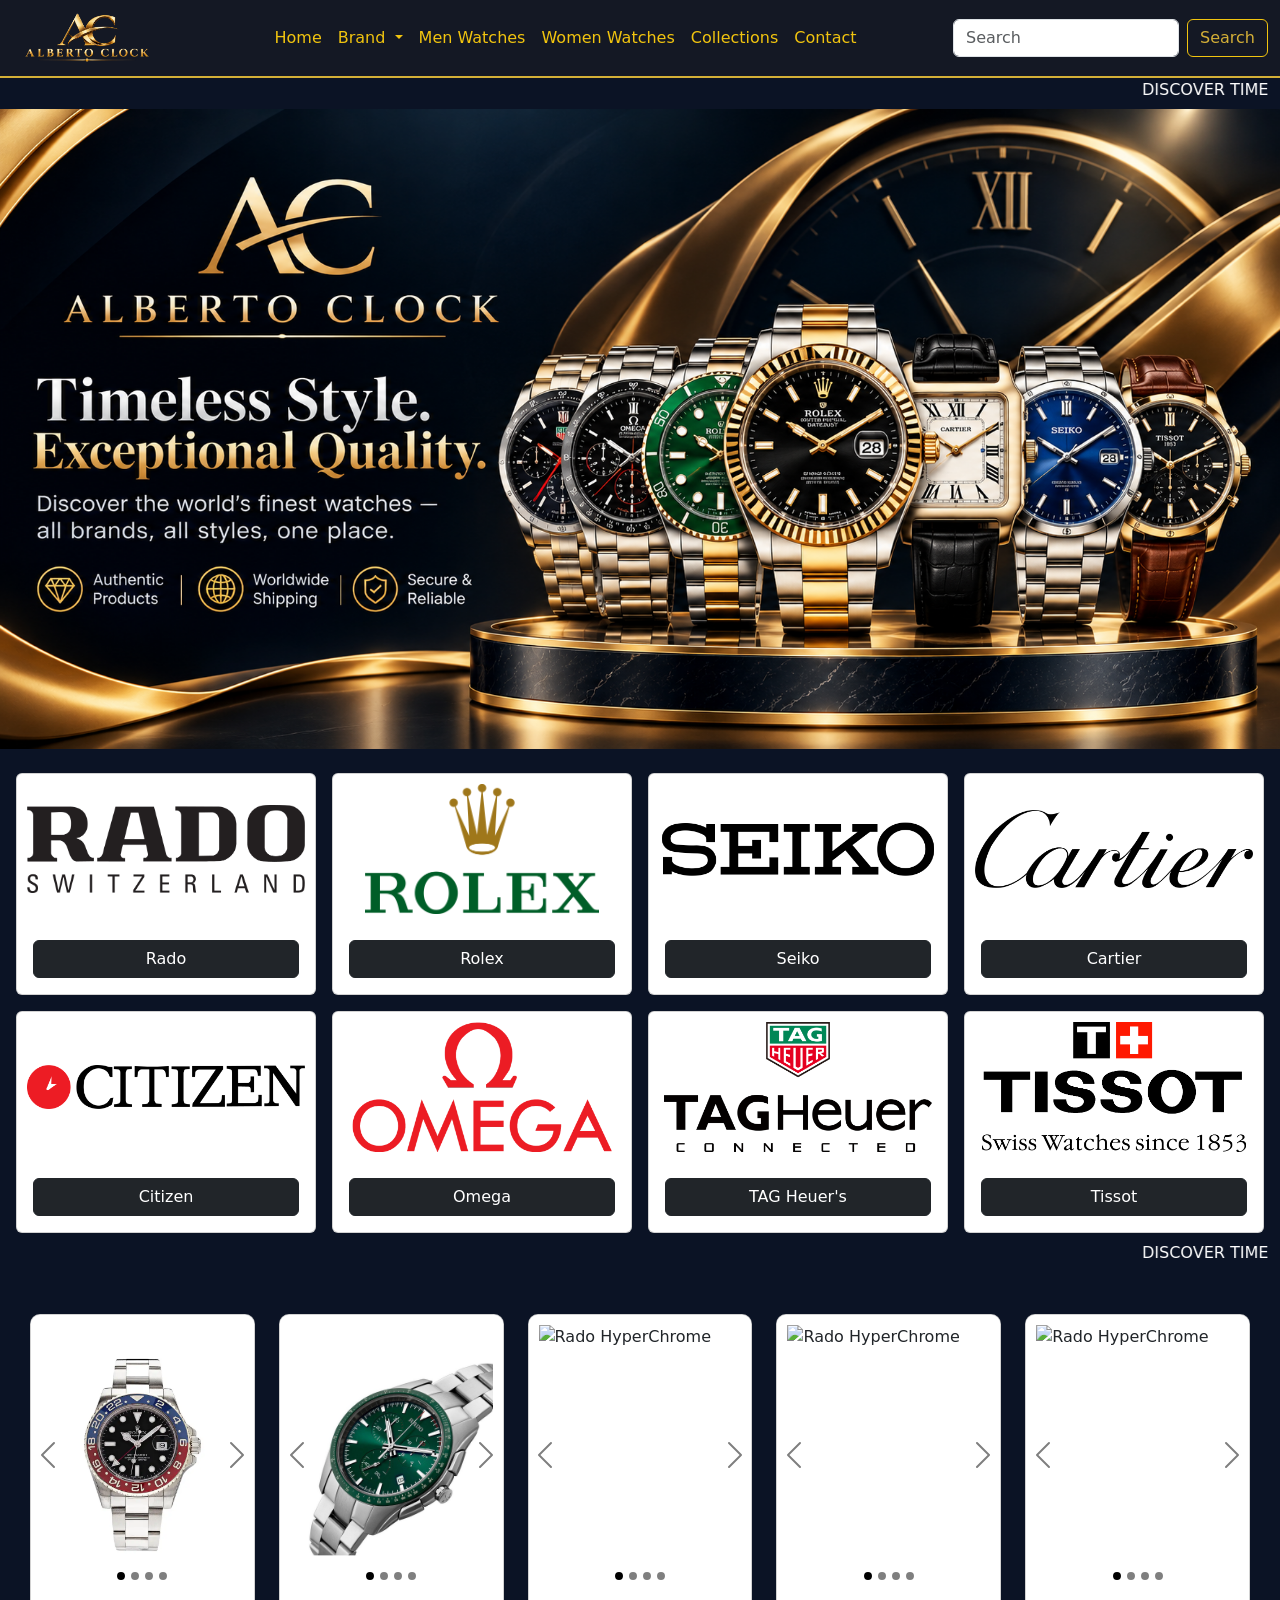
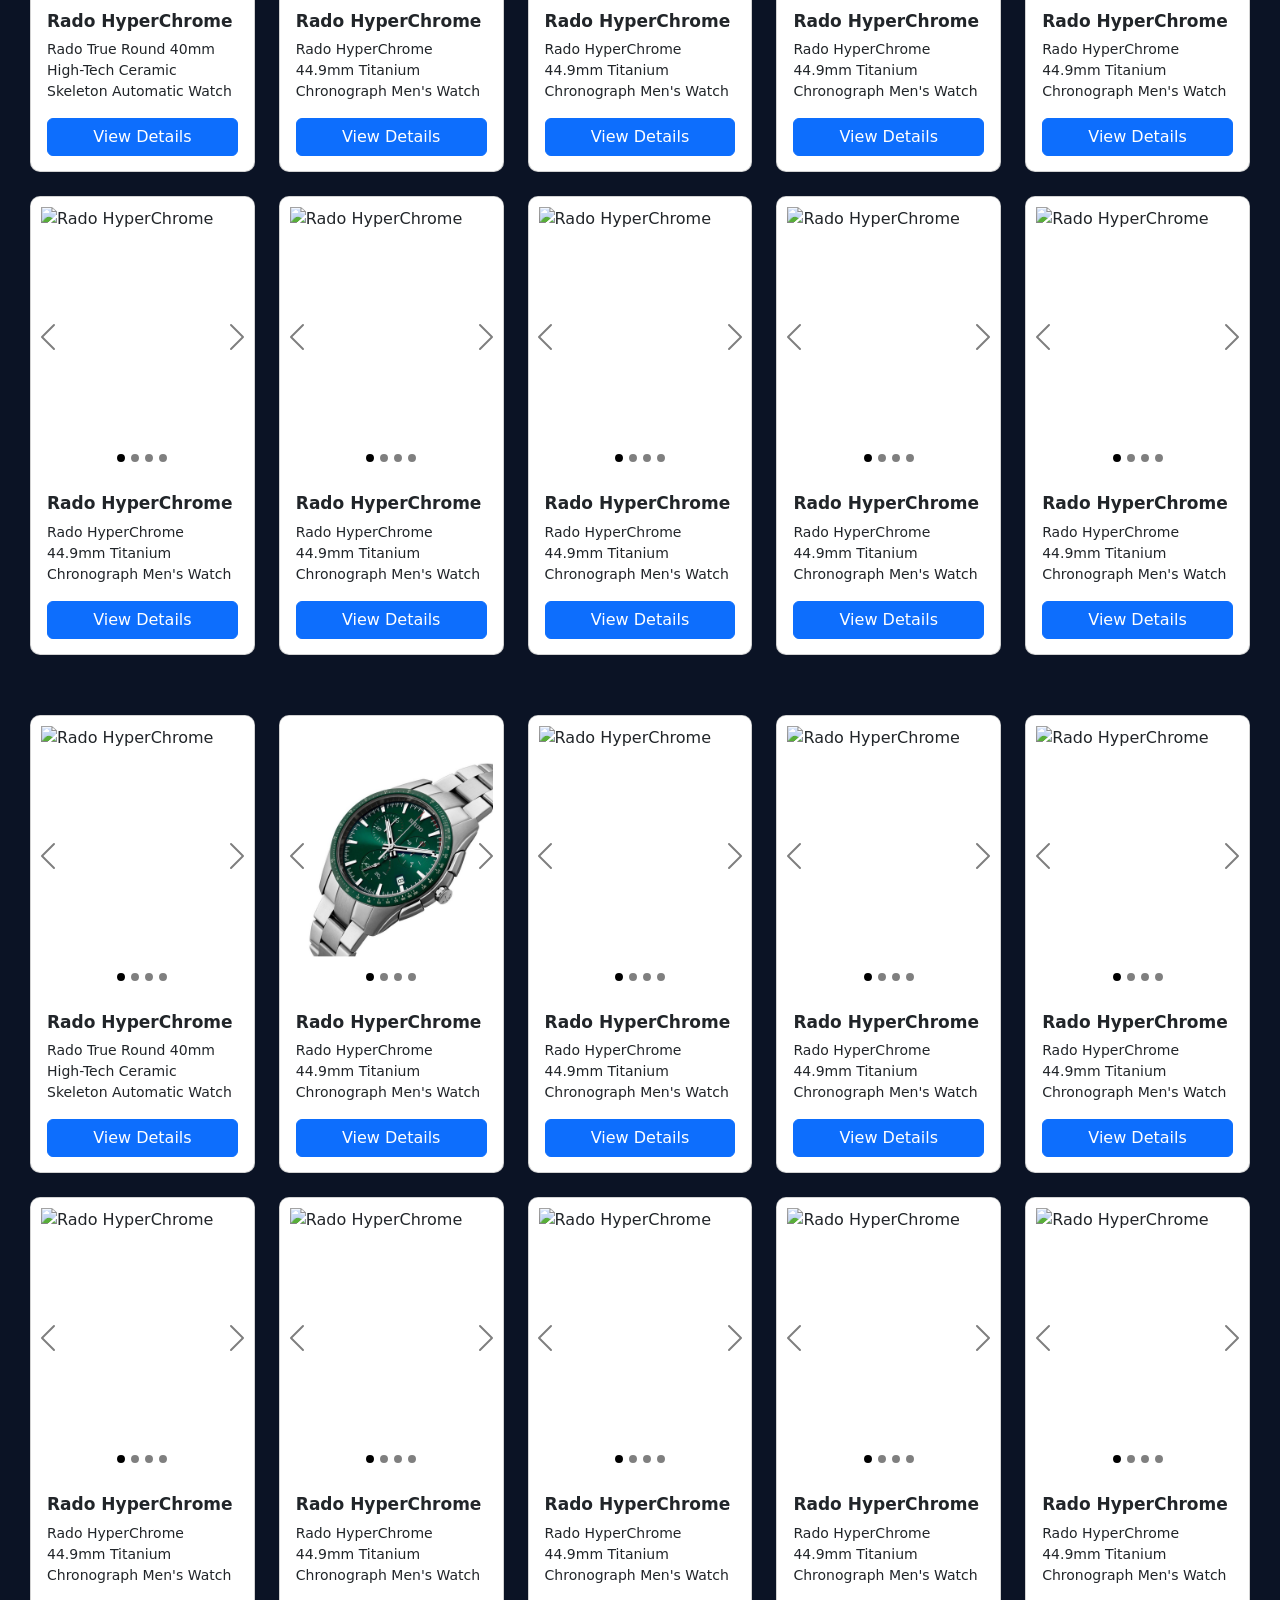
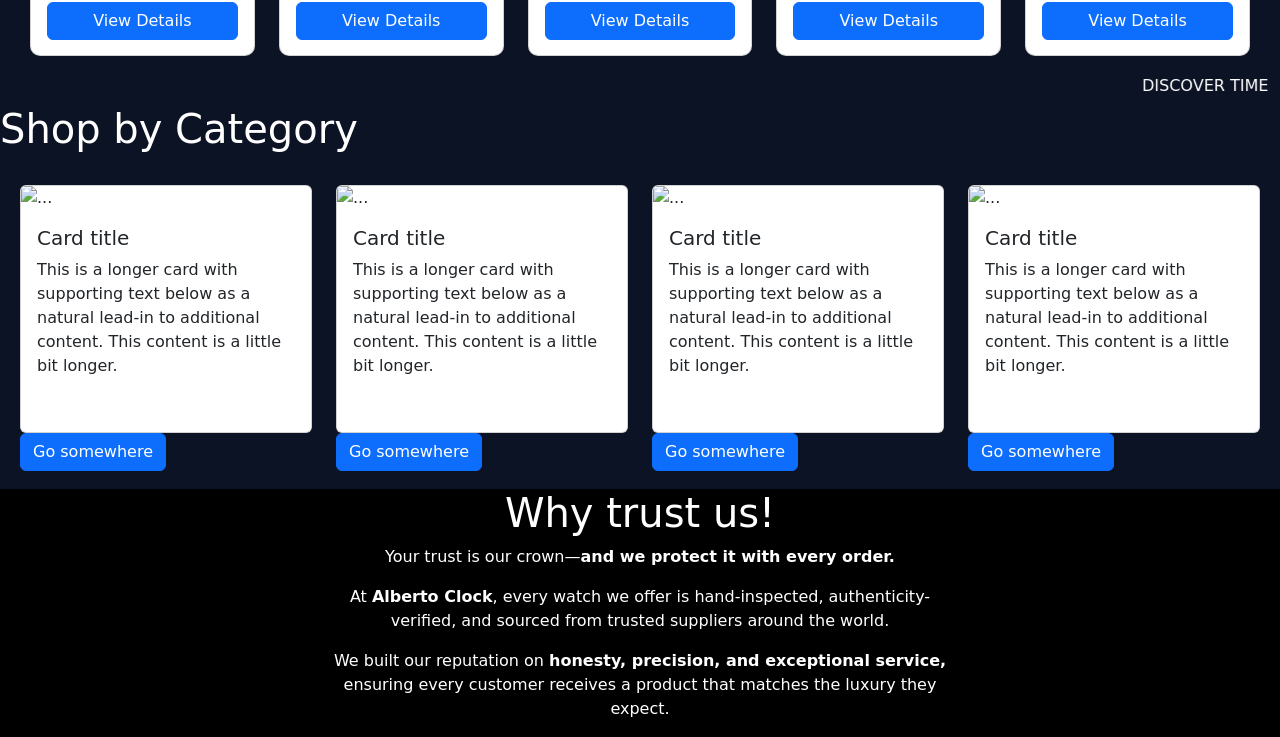
==== index.html @ d28bc7ac "first commit" ====
<!DOCTYPE html>
<html lang="en">
<head>
    <meta charset="UTF-8">
    <meta name="viewport" content="width=device-width, initial-scale=1.0">
    <title>Document</title>
    <link href="https://cdn.jsdelivr.net/npm/bootstrap@5.3.8/dist/css/bootstrap.min.css" rel="stylesheet" integrity="sha384-sRIl4kxILFvY47J16cr9ZwB07vP4J8+LH7qKQnuqkuIAvNWLzeN8tE5YBujZqJLB" crossorigin="anonymous">
    <link rel="stylesheet" href="style.css">
</head>
<body>
  
<nav class="navbar navbar-expand-lg ">
  <div class="container-fluid">
    <a class="navbar-brand" href="#"><img src="Logo/logo.png" class="logo" alt=""></a>
    <button class="navbar-toggler" type="button" data-bs-toggle="collapse" data-bs-target="#navbarSupportedContent" aria-controls="navbarSupportedContent" aria-expanded="false" aria-label="Toggle navigation">
      <span class="navbar-toggler-icon"></span>
    </button>
    <div class="collapse navbar-collapse" id="navbarSupportedContent">
    <ul class="navbar-nav mx-auto mb-2 mb-lg-0">
          <li class="nav-item">
          <a class="nav-link active" href="#home">
             Home
          </a>
          </li>
          <li class="nav-item dropdown">
            <a
                            class="nav-link dropdown-toggle"
                            href="#"
                            role="button"
                            data-bs-toggle="dropdown"
                        >
                            Brand
            </a>

            <ul class="dropdown-menu luxury-dropdown">

                            <li>
                                <a class="dropdown-item brand-filter" data-brand="Rolex" href="#">
                                    Rado
                                </a>
                            </li>
                            
                            <li>
                                <a class="dropdown-item brand-filter" data-brand="Rolex" href="#">
                                    Rolex
                                </a>
                            </li>

                            <li>
                                <a class="dropdown-item brand-filter" data-brand="Patek Philippe" href="#">
                                    Seiko
                                </a>
                            </li>

                            <li>
                                <a class="dropdown-item brand-filter" data-brand="Hublot" href="#">
                                    Cartier
                                </a>
                            </li>

                            <li>
                                <a class="dropdown-item brand-filter" data-brand="Omega" href="#">
                                    Casio
                                </a>
                            </li>

                            <li>
                                <a class="dropdown-item brand-filter" data-brand="AP" href="#">
                                    Citizen
                                </a>
                            </li>

                            <li>
                                <a class="dropdown-item brand-filter" data-brand="Tag Heuer" href="#">
                                    Omega
                                </a>
                            </li>

                            <li>
                                <a class="dropdown-item brand-filter" data-brand="Tissot" href="#">
                                    Swatch's
                                </a>
                            </li>

                            <li>
                                <a class="dropdown-item brand-filter" data-brand="Casio" href="#">
                                    TAG Heuer
                                </a>
                            </li>

                            <li>
                                <a class="dropdown-item brand-filter" data-brand="Citizen" href="#">
                                    Tissot
                                </a>
                            </li>

                        </ul>

          </li>
          <li class="nav-item">
            <a class="nav-link" href="#men">
              Men Watches
            </a>
          </li>

                    <li class="nav-item">
                        <a class="nav-link" href="#women">
                            Women Watches
                        </a>
                    </li>

                    <li class="nav-item">
                        <a class="nav-link" href="#categories">
                            Collections
                        </a>
                    </li>

                    <li class="nav-item">
                        <a class="nav-link" href="#contact">
                            Contact
                        </a>
                    </li>

                </ul>
      <form class="d-flex" role="search">
        <input class="form-control me-2" type="search" placeholder="Search" aria-label="Search"/>
        <button class="btn btnsear" type="submit">Search</button>
      </form>
    </div>
  </div>
  
</nav>
<div class="announcement-bar">
    <div class="container-fluid text-center">
      <marquee behavior="" direction="">
        <i class="bi bi-stars"></i>
            DISCOVER TIMEPIECES THAT DEFINE YOU!
            <i class="bi bi-stars"></i>
      </marquee>
    </div>
</div>
<section class="herosec">
  <img src="hero.png" class="hero">
</section>
    <section class="crdslogo">
      <div class="row row-cols-1 row-cols-md-4 g-3 m-2">
        
   <div class="col">
    <div class="card h-100 ctrc">
      <a href="#">
        <img src="Logo/Rado.png" class="card-img-top" alt="Rado image"></a>
      <div class="card-body">
        <a href="#" class="btn centr btn-dark">Rado</a>
        </div>
    </div>
  </div>
   <div class="col">
    <div class="card h-100 ctrc">
      <a href="#">
        <img src="Logo/rolex-seeklogo.png" class="card-img-top" alt="rolex image"></a>
      <div class="card-body">
        <a href="#" class="btn centr btn-dark">Rolex</a>
        </div>
    </div>
  </div>
  <div class="col">
    <div class="card h-100 ctrc">
      <a href="">
      <img src="Logo/Seiko.png" class="card-img-top pbig" alt="Audemars_Piguet image"></a>
      <div class="card-body">
        <a href="#" class="btn centr btn-dark">Seiko</a>
        </div>
    </div>
  </div>
   <div class="col">
    <div class="card h-100 ctrc">
      <a href="#">
        <img src="Logo/Cartier.png" class="card-img-top pbig" alt="Cartier image"></a>
      <div class="card-body">
        <a href="#" class="btn centr btn-dark">Cartier</a>
        </div>
    </div>
  </div>
   <div class="col">
    <div class="card h-100 ctrc">
      <a href="#">
        <img src="Logo/Citizen.png" class="card-img-top" alt="Citizen image"></a>
      <div class="card-body">
        <a href="#" class="btn centr btn-dark">Citizen</a>
        </div>
    </div>
  </div>
   <div class="col">
    <div class="card h-100 ctrc">
      <a href="#">
        <img src="Logo/Omega.png" class="card-img-top" alt="Omega image"></a>
      <div class="card-body">
        <a href="#" class="btn centr btn-dark">Omega</a>
        </div>
    </div>
  </div>
  <div class="col">
    <div class="card h-100 ctrc">
      <a href="#">
        <img src="Logo/TAG Heuer's.png" class="card-img-top" alt="TAG Heuer's image"></a>
      <div class="card-body">
        <a href="#" class="btn centr btn-dark">TAG Heuer's</a>
      </div>
    </div>
  </div>
  <div class="col">
    <div class="card h-100 ctrc">
      <a href="#">
        <img src="Logo/Tissot.png" class="card-img-top" alt="Tissot image"></a>
      <div class="card-body">
        <a href="#" class="btn centr btn-dark">Tissot</a>
        </div>
    </div>
  </div>
</div>
    </section>
 <div class="container-fluid text-center">
      <marquee behavior="" direction="">
        <i class="bi bi-stars"></i>
            DISCOVER TIMEPIECES THAT DEFINE YOU!
            <i class="bi bi-stars"></i>
      </marquee>
    </div>
    
<section class="products-section">
    <div class="row row-cols-1 row-cols-md-5 m-2 g-4">
        <!-- PRODUCT 1 -->
        <div class="col">
            <div class="card h-100">
                <div id="watchCarousel1" class="carousel carousel-dark slide" data-bs-ride="carousel">
                    <div class="carousel-indicators">
                        <button type="button" data-bs-target="#watchCarousel1" data-bs-slide-to="0" class="active"></button>
                        <button type="button" data-bs-target="#watchCarousel1" data-bs-slide-to="1"></button>
                        <button type="button" data-bs-target="#watchCarousel1" data-bs-slide-to="2"></button>
                        <button type="button" data-bs-target="#watchCarousel1" data-bs-slide-to="3"></button>
                    </div>

                    <div class="carousel-inner">

                        <div class="carousel-item active">
                            <img src="Pic/116719BLRO-1.webp" class="d-block w-100" alt="Rado HyperChrome">
                        </div>

                        <div class="carousel-item">
                            <img src="Pic/116719BLRO-2.webp" class="d-block w-100" alt="Rado HyperChrome">
                        </div>

                        <div class="carousel-item">
                            <img src="Pic/116719BLRO-3.webp" class="d-block w-100" alt="Rado HyperChrome">
                        </div>

                        <div class="carousel-item">
                            <img src="Pic/M127697_1.jfif" class="d-block w-100" alt="Rado HyperChrome">
                        </div>

                    </div>

                    <button class="carousel-control-prev" type="button"
                            data-bs-target="#watchCarousel1" data-bs-slide="prev">
                        <span class="carousel-control-prev-icon"></span>
                        <span class="visually-hidden">Previous</span>
                    </button>

                    <button class="carousel-control-next" type="button"
                            data-bs-target="#watchCarousel1" data-bs-slide="next">
                        <span class="carousel-control-next-icon"></span>
                        <span class="visually-hidden">Next</span>
                    </button>

                </div>

                <div class="card-body">
                    <h5 class="card-title">Rado HyperChrome</h5>
                    <p class="card-text">
                        Rado True Round 40mm High-Tech Ceramic Skeleton Automatic Watch
                    </p>
                </div>

                <div class="card-footer">
                    <a href="#" class="btn btn-primary w-100">View Details</a>
                </div>

            </div>
        </div>


        <!-- PRODUCT 2 -->
        <div class="col">
            <div class="card h-100">

                <div id="watchCarousel2" class="carousel carousel-dark slide" data-bs-ride="carousel">

                    <div class="carousel-indicators">
                        <button type="button" data-bs-target="#watchCarousel2" data-bs-slide-to="0" class="active"></button>
                        <button type="button" data-bs-target="#watchCarousel2" data-bs-slide-to="1"></button>
                        <button type="button" data-bs-target="#watchCarousel2" data-bs-slide-to="2"></button>
                        <button type="button" data-bs-target="#watchCarousel2" data-bs-slide-to="3"></button>
                    </div>

                    <div class="carousel-inner">

                        <div class="carousel-item active">
                            <img src="Pic/M127697_1.jfif" class="d-block w-100" alt="Rado HyperChrome">
                        </div>

                        <div class="carousel-item">
                            <img src="Pic/M121797_0.webp" class="d-block w-100" alt="Rado HyperChrome">
                        </div>

                        <div class="carousel-item">
                            <img src="Pic/M150269_0.webp" class="d-block w-100" alt="Rado HyperChrome">
                        </div>

                        <div class="carousel-item">
                            <img src="Pic/M127697_0.webp" class="d-block w-100" alt="Rado HyperChrome">
                        </div>

                    </div>

                    <button class="carousel-control-prev" type="button"
                            data-bs-target="#watchCarousel2" data-bs-slide="prev">
                        <span class="carousel-control-prev-icon"></span>
                        <span class="visually-hidden">Previous</span>
                    </button>

                    <button class="carousel-control-next" type="button"
                            data-bs-target="#watchCarousel2" data-bs-slide="next">
                        <span class="carousel-control-next-icon"></span>
                        <span class="visually-hidden">Next</span>
                    </button>

                </div>

                <div class="card-body">
                    <h5 class="card-title">Rado HyperChrome</h5>
                    <p class="card-text">
                        Rado HyperChrome 44.9mm Titanium Chronograph Men's Watch
                    </p>
                </div>

                <div class="card-footer">
                    <a href="#" class="btn btn-primary w-100">View Details</a>
                </div>

            </div>
        </div>


        <!-- PRODUCT 3 -->
        <div class="col">
            <div class="card h-100">

                <div id="watchCarousel3" class="carousel carousel-dark slide" data-bs-ride="carousel">

                    <div class="carousel-indicators">
                        <button type="button" data-bs-target="#watchCarousel3" data-bs-slide-to="0" class="active"></button>
                        <button type="button" data-bs-target="#watchCarousel3" data-bs-slide-to="1"></button>
                        <button type="button" data-bs-target="#watchCarousel3" data-bs-slide-to="2"></button>
                        <button type="button" data-bs-target="#watchCarousel3" data-bs-slide-to="3"></button>
                    </div>

                    <div class="carousel-inner">

                        <div class="carousel-item active">
                            <img src="Pic/M127697_0.webp" class="d-block w-100" alt="Rado HyperChrome">
                        </div>

                        <div class="carousel-item">
                            <img src="Pic/M121797_0.webp" class="d-block w-100" alt="Rado HyperChrome">
                        </div>

                        <div class="carousel-item">
                            <img src="Pic/M150269_0.webp" class="d-block w-100" alt="Rado HyperChrome">
                        </div>

                        <div class="carousel-item">
                            <img src="Pic/M127697_1.jfif" class="d-block w-100" alt="Rado HyperChrome">
                        </div>

                    </div>

                    <button class="carousel-control-prev" type="button"
                            data-bs-target="#watchCarousel3" data-bs-slide="prev">
                        <span class="carousel-control-prev-icon"></span>
                        <span class="visually-hidden">Previous</span>
                    </button>

                    <button class="carousel-control-next" type="button"
                            data-bs-target="#watchCarousel3" data-bs-slide="next">
                        <span class="carousel-control-next-icon"></span>
                        <span class="visually-hidden">Next</span>
                    </button>

                </div>

                <div class="card-body">
                    <h5 class="card-title">Rado HyperChrome</h5>
                    <p class="card-text">
                        Rado HyperChrome 44.9mm Titanium Chronograph Men's Watch
                    </p>
                </div>

                <div class="card-footer">
                    <a href="#" class="btn btn-primary w-100">View Details</a>
                </div>

            </div>
        </div>


        <!-- PRODUCT 4 -->
        <div class="col">
            <div class="card h-100">

                <div id="watchCarousel4" class="carousel carousel-dark slide" data-bs-ride="carousel">

                    <div class="carousel-indicators">
                        <button type="button" data-bs-target="#watchCarousel4" data-bs-slide-to="0" class="active"></button>
                        <button type="button" data-bs-target="#watchCarousel4" data-bs-slide-to="1"></button>
                        <button type="button" data-bs-target="#watchCarousel4" data-bs-slide-to="2"></button>
                        <button type="button" data-bs-target="#watchCarousel4" data-bs-slide-to="3"></button>
                    </div>

                    <div class="carousel-inner">

                        <div class="carousel-item active">
                            <img src="Pic/18305822_1.webp" class="d-block w-100" alt="Rado HyperChrome">
                        </div>

                        <div class="carousel-item">
                            <img src="Pic/18305822_2.webp" class="d-block w-100" alt="Rado HyperChrome">
                        </div>

                        <div class="carousel-item">
                            <img src="Pic/18305822_3.webp" class="d-block w-100" alt="Rado HyperChrome">
                        </div>

                        <div class="carousel-item">
                            <img src="Pic/18305822_4.webp" class="d-block w-100" alt="Rado HyperChrome">
                        </div>

                    </div>

                    <button class="carousel-control-prev" type="button"
                            data-bs-target="#watchCarousel4" data-bs-slide="prev">
                        <span class="carousel-control-prev-icon"></span>
                        <span class="visually-hidden">Previous</span>
                    </button>

                    <button class="carousel-control-next" type="button"
                            data-bs-target="#watchCarousel4" data-bs-slide="next">
                        <span class="carousel-control-next-icon"></span>
                        <span class="visually-hidden">Next</span>
                    </button>

                </div>

                <div class="card-body">
                    <h5 class="card-title">Rado HyperChrome</h5>
                    <p class="card-text">
                        Rado HyperChrome 44.9mm Titanium Chronograph Men's Watch
                    </p>
                </div>

                <div class="card-footer">
                    <a href="#" class="btn btn-primary w-100">View Details</a>
                </div>

            </div>
        </div>


        <!-- PRODUCT 5 -->
        <div class="col">
            <div class="card h-100">

                <div id="watchCarousel5" class="carousel carousel-dark slide" data-bs-ride="carousel">

                    <div class="carousel-indicators">
                        <button type="button" data-bs-target="#watchCarousel5" data-bs-slide-to="0" class="active"></button>
                        <button type="button" data-bs-target="#watchCarousel5" data-bs-slide-to="1"></button>
                        <button type="button" data-bs-target="#watchCarousel5" data-bs-slide-to="2"></button>
                        <button type="button" data-bs-target="#watchCarousel5" data-bs-slide-to="3"></button>
                    </div>

                    <div class="carousel-inner">

                        <div class="carousel-item active">
                            <img src="Pic/M127697_0.webp" class="d-block w-100" alt="Rado HyperChrome">
                        </div>

                        <div class="carousel-item">
                            <img src="Pic/M121797_0.webp" class="d-block w-100" alt="Rado HyperChrome">
                        </div>

                        <div class="carousel-item">
                            <img src="Pic/M150269_0.webp" class="d-block w-100" alt="Rado HyperChrome">
                        </div>

                        <div class="carousel-item">
                            <img src="Pic/M127697_1.jfif" class="d-block w-100" alt="Rado HyperChrome">
                        </div>

                    </div>

                    <button class="carousel-control-prev" type="button"
                            data-bs-target="#watchCarousel5" data-bs-slide="prev">
                        <span class="carousel-control-prev-icon"></span>
                        <span class="visually-hidden">Previous</span>
                    </button>

                    <button class="carousel-control-next" type="button"
                            data-bs-target="#watchCarousel5" data-bs-slide="next">
                        <span class="carousel-control-next-icon"></span>
                        <span class="visually-hidden">Next</span>
                    </button>

                </div>

                <div class="card-body">
                    <h5 class="card-title">Rado HyperChrome</h5>
                    <p class="card-text">
                        Rado HyperChrome 44.9mm Titanium Chronograph Men's Watch
                    </p>
                </div>

                <div class="card-footer">
                    <a href="#" class="btn btn-primary w-100">View Details</a>
                </div>

            </div>
        </div>


        <!-- PRODUCT 6 -->
        <div class="col">
            <div class="card h-100">

                <div id="watchCarousel6" class="carousel carousel-dark slide" data-bs-ride="carousel">

                    <div class="carousel-indicators">
                        <button type="button" data-bs-target="#watchCarousel6" data-bs-slide-to="0" class="active"></button>
                        <button type="button" data-bs-target="#watchCarousel6" data-bs-slide-to="1"></button>
                        <button type="button" data-bs-target="#watchCarousel6" data-bs-slide-to="2"></button>
                        <button type="button" data-bs-target="#watchCarousel6" data-bs-slide-to="3"></button>
                    </div>

                    <div class="carousel-inner">

                        <div class="carousel-item active">
                            <img src="Pic/M127697_0.webp" class="d-block w-100" alt="Rado HyperChrome">
                        </div>

                        <div class="carousel-item">
                            <img src="Pic/M121797_0.webp" class="d-block w-100" alt="Rado HyperChrome">
                        </div>

                        <div class="carousel-item">
                            <img src="Pic/M150269_0.webp" class="d-block w-100" alt="Rado HyperChrome">
                        </div>

                        <div class="carousel-item">
                            <img src="Pic/M127697_1.jfif" class="d-block w-100" alt="Rado HyperChrome">
                        </div>

                    </div>

                    <button class="carousel-control-prev" type="button"
                            data-bs-target="#watchCarousel6" data-bs-slide="prev">
                        <span class="carousel-control-prev-icon"></span>
                        <span class="visually-hidden">Previous</span>
                    </button>

                    <button class="carousel-control-next" type="button"
                            data-bs-target="#watchCarousel6" data-bs-slide="next">
                        <span class="carousel-control-next-icon"></span>
                        <span class="visually-hidden">Next</span>
                    </button>

                </div>

                <div class="card-body">
                    <h5 class="card-title">Rado HyperChrome</h5>
                    <p class="card-text">
                        Rado HyperChrome 44.9mm Titanium Chronograph Men's Watch
                    </p>
                </div>

                <div class="card-footer">
                    <a href="#" class="btn btn-primary w-100">View Details</a>
                </div>

            </div>
        </div>


        <!-- PRODUCT 7 -->
        <div class="col">
            <div class="card h-100">

                <div id="watchCarousel7" class="carousel carousel-dark slide" data-bs-ride="carousel">

                    <div class="carousel-indicators">
                        <button type="button" data-bs-target="#watchCarousel7" data-bs-slide-to="0" class="active"></button>
                        <button type="button" data-bs-target="#watchCarousel7" data-bs-slide-to="1"></button>
                        <button type="button" data-bs-target="#watchCarousel7" data-bs-slide-to="2"></button>
                        <button type="button" data-bs-target="#watchCarousel7" data-bs-slide-to="3"></button>
                    </div>

                    <div class="carousel-inner">

                        <div class="carousel-item active">
                            <img src="Pic/M127697_0.webp" class="d-block w-100" alt="Rado HyperChrome">
                        </div>

                        <div class="carousel-item">
                            <img src="Pic/M121797_0.webp" class="d-block w-100" alt="Rado HyperChrome">
                        </div>

                        <div class="carousel-item">
                            <img src="Pic/M150269_0.webp" class="d-block w-100" alt="Rado HyperChrome">
                        </div>

                        <div class="carousel-item">
                            <img src="Pic/M127697_1.jfif" class="d-block w-100" alt="Rado HyperChrome">
                        </div>

                    </div>

                    <button class="carousel-control-prev" type="button"
                            data-bs-target="#watchCarousel7" data-bs-slide="prev">
                        <span class="carousel-control-prev-icon"></span>
                        <span class="visually-hidden">Previous</span>
                    </button>

                    <button class="carousel-control-next" type="button"
                            data-bs-target="#watchCarousel7" data-bs-slide="next">
                        <span class="carousel-control-next-icon"></span>
                        <span class="visually-hidden">Next</span>
                    </button>

                </div>

                <div class="card-body">
                    <h5 class="card-title">Rado HyperChrome</h5>
                    <p class="card-text">
                        Rado HyperChrome 44.9mm Titanium Chronograph Men's Watch
                    </p>
                </div>

                <div class="card-footer">
                    <a href="#" class="btn btn-primary w-100">View Details</a>
                </div>

            </div>
        </div>


        <!-- PRODUCT 8 -->
        <div class="col">
            <div class="card h-100">

                <div id="watchCarousel8" class="carousel carousel-dark slide" data-bs-ride="carousel">

                    <div class="carousel-indicators">
                        <button type="button" data-bs-target="#watchCarousel8" data-bs-slide-to="0" class="active"></button>
                        <button type="button" data-bs-target="#watchCarousel8" data-bs-slide-to="1"></button>
                        <button type="button" data-bs-target="#watchCarousel8" data-bs-slide-to="2"></button>
                        <button type="button" data-bs-target="#watchCarousel8" data-bs-slide-to="3"></button>
                    </div>

                    <div class="carousel-inner">

                        <div class="carousel-item active">
                            <img src="Pic/M127697_0.webp" class="d-block w-100" alt="Rado HyperChrome">
                        </div>

                        <div class="carousel-item">
                            <img src="Pic/M121797_0.webp" class="d-block w-100" alt="Rado HyperChrome">
                        </div>

                        <div class="carousel-item">
                            <img src="Pic/M150269_0.webp" class="d-block w-100" alt="Rado HyperChrome">
                        </div>

                        <div class="carousel-item">
                            <img src="Pic/M127697_1.jfif" class="d-block w-100" alt="Rado HyperChrome">
                        </div>

                    </div>

                    <button class="carousel-control-prev" type="button"
                            data-bs-target="#watchCarousel8" data-bs-slide="prev">
                        <span class="carousel-control-prev-icon"></span>
                        <span class="visually-hidden">Previous</span>
                    </button>

                    <button class="carousel-control-next" type="button"
                            data-bs-target="#watchCarousel8" data-bs-slide="next">
                        <span class="carousel-control-next-icon"></span>
                        <span class="visually-hidden">Next</span>
                    </button>

                </div>

                <div class="card-body">
                    <h5 class="card-title">Rado HyperChrome</h5>
                    <p class="card-text">
                        Rado HyperChrome 44.9mm Titanium Chronograph Men's Watch
                    </p>
                </div>

                <div class="card-footer">
                    <a href="#" class="btn btn-primary w-100">View Details</a>
                </div>

            </div>
        </div>


        <!-- PRODUCT 9 -->
        <div class="col">
            <div class="card h-100">

                <div id="watchCarousel9" class="carousel carousel-dark slide" data-bs-ride="carousel">

                    <div class="carousel-indicators">
                        <button type="button" data-bs-target="#watchCarousel9" data-bs-slide-to="0" class="active"></button>
                        <button type="button" data-bs-target="#watchCarousel9" data-bs-slide-to="1"></button>
                        <button type="button" data-bs-target="#watchCarousel9" data-bs-slide-to="2"></button>
                        <button type="button" data-bs-target="#watchCarousel9" data-bs-slide-to="3"></button>
                    </div>

                    <div class="carousel-inner">

                        <div class="carousel-item active">
                            <img src="Pic/M127697_0.webp" class="d-block w-100" alt="Rado HyperChrome">
                        </div>

                        <div class="carousel-item">
                            <img src="Pic/M121797_0.webp" class="d-block w-100" alt="Rado HyperChrome">
                        </div>

                        <div class="carousel-item">
                            <img src="Pic/M150269_0.webp" class="d-block w-100" alt="Rado HyperChrome">
                        </div>

                        <div class="carousel-item">
                            <img src="Pic/M127697_1.jfif" class="d-block w-100" alt="Rado HyperChrome">
                        </div>

                    </div>

                    <button class="carousel-control-prev" type="button"
                            data-bs-target="#watchCarousel9" data-bs-slide="prev">
                        <span class="carousel-control-prev-icon"></span>
                        <span class="visually-hidden">Previous</span>
                    </button>

                    <button class="carousel-control-next" type="button"
                            data-bs-target="#watchCarousel9" data-bs-slide="next">
                        <span class="carousel-control-next-icon"></span>
                        <span class="visually-hidden">Next</span>
                    </button>

                </div>

                <div class="card-body">
                    <h5 class="card-title">Rado HyperChrome</h5>
                    <p class="card-text">
                        Rado HyperChrome 44.9mm Titanium Chronograph Men's Watch
                    </p>
                </div>

                <div class="card-footer">
                    <a href="#" class="btn btn-primary w-100">View Details</a>
                </div>

            </div>
        </div>


        <!-- PRODUCT 10 -->
        <div class="col">
            <div class="card h-100">

                <div id="watchCarousel10" class="carousel carousel-dark slide" data-bs-ride="carousel">

                    <div class="carousel-indicators">
                        <button type="button" data-bs-target="#watchCarousel10" data-bs-slide-to="0" class="active"></button>
                        <button type="button" data-bs-target="#watchCarousel10" data-bs-slide-to="1"></button>
                        <button type="button" data-bs-target="#watchCarousel10" data-bs-slide-to="2"></button>
                        <button type="button" data-bs-target="#watchCarousel10" data-bs-slide-to="3"></button>
                    </div>

                    <div class="carousel-inner">

                        <div class="carousel-item active">
                            <img src="Pic/M127697_0.webp" class="d-block w-100" alt="Rado HyperChrome">
                        </div>

                        <div class="carousel-item">
                            <img src="Pic/M121797_0.webp" class="d-block w-100" alt="Rado HyperChrome">
                        </div>

                        <div class="carousel-item">
                            <img src="Pic/M150269_0.webp" class="d-block w-100" alt="Rado HyperChrome">
                        </div>

                        <div class="carousel-item">
                            <img src="Pic/M127697_1.jfif" class="d-block w-100" alt="Rado HyperChrome">
                        </div>

                    </div>

                    <button class="carousel-control-prev" type="button"
                            data-bs-target="#watchCarousel10" data-bs-slide="prev">
                        <span class="carousel-control-prev-icon"></span>
                        <span class="visually-hidden">Previous</span>
                    </button>

                    <button class="carousel-control-next" type="button"
                            data-bs-target="#watchCarousel10" data-bs-slide="next">
                        <span class="carousel-control-next-icon"></span>
                        <span class="visually-hidden">Next</span>
                    </button>

                </div>

                <div class="card-body">
                    <h5 class="card-title">Rado HyperChrome</h5>
                    <p class="card-text">
                        Rado HyperChrome 44.9mm Titanium Chronograph Men's Watch
                    </p>
                </div>

                <div class="card-footer">
                    <a href="#" class="btn btn-primary w-100">View Details</a>
                </div>

            </div>
        </div>

    </div>
</section>
<section class="products-section">

    <div class="row row-cols-1 row-cols-md-5 m-2 g-4">

        <!-- PRODUCT 1 -->
        <div class="col">
            <div class="card h-100">

                <div id="watchCarousel1" class="carousel carousel-dark slide" data-bs-ride="carousel">

                    <div class="carousel-indicators">
                        <button type="button" data-bs-target="#watchCarousel1" data-bs-slide-to="0" class="active"></button>
                        <button type="button" data-bs-target="#watchCarousel1" data-bs-slide-to="1"></button>
                        <button type="button" data-bs-target="#watchCarousel1" data-bs-slide-to="2"></button>
                        <button type="button" data-bs-target="#watchCarousel1" data-bs-slide-to="3"></button>
                    </div>

                    <div class="carousel-inner">

                        <div class="carousel-item active">
                            <img src="Pic/M127697_0.webp" class="d-block w-100" alt="Rado HyperChrome">
                        </div>

                        <div class="carousel-item">
                            <img src="Pic/M121797_0.webp" class="d-block w-100" alt="Rado HyperChrome">
                        </div>

                        <div class="carousel-item">
                            <img src="Pic/M150269_0.webp" class="d-block w-100" alt="Rado HyperChrome">
                        </div>

                        <div class="carousel-item">
                            <img src="Pic/M127697_1.jfif" class="d-block w-100" alt="Rado HyperChrome">
                        </div>

                    </div>

                    <button class="carousel-control-prev" type="button"
                            data-bs-target="#watchCarousel1" data-bs-slide="prev">
                        <span class="carousel-control-prev-icon"></span>
                        <span class="visually-hidden">Previous</span>
                    </button>

                    <button class="carousel-control-next" type="button"
                            data-bs-target="#watchCarousel1" data-bs-slide="next">
                        <span class="carousel-control-next-icon"></span>
                        <span class="visually-hidden">Next</span>
                    </button>

                </div>

                <div class="card-body">
                    <h5 class="card-title">Rado HyperChrome</h5>
                    <p class="card-text">
                        Rado True Round 40mm High-Tech Ceramic Skeleton Automatic Watch
                    </p>
                </div>

                <div class="card-footer">
                    <a href="#" class="btn btn-primary w-100">View Details</a>
                </div>

            </div>
        </div>


        <!-- PRODUCT 2 -->
        <div class="col">
            <div class="card h-100">

                <div id="watchCarousel2" class="carousel carousel-dark slide" data-bs-ride="carousel">

                    <div class="carousel-indicators">
                        <button type="button" data-bs-target="#watchCarousel2" data-bs-slide-to="0" class="active"></button>
                        <button type="button" data-bs-target="#watchCarousel2" data-bs-slide-to="1"></button>
                        <button type="button" data-bs-target="#watchCarousel2" data-bs-slide-to="2"></button>
                        <button type="button" data-bs-target="#watchCarousel2" data-bs-slide-to="3"></button>
                    </div>

                    <div class="carousel-inner">

                        <div class="carousel-item active">
                            <img src="Pic/M127697_1.jfif" class="d-block w-100" alt="Rado HyperChrome">
                        </div>

                        <div class="carousel-item">
                            <img src="Pic/M121797_0.webp" class="d-block w-100" alt="Rado HyperChrome">
                        </div>

                        <div class="carousel-item">
                            <img src="Pic/M150269_0.webp" class="d-block w-100" alt="Rado HyperChrome">
                        </div>

                        <div class="carousel-item">
                            <img src="Pic/M127697_0.webp" class="d-block w-100" alt="Rado HyperChrome">
                        </div>

                    </div>

                    <button class="carousel-control-prev" type="button"
                            data-bs-target="#watchCarousel2" data-bs-slide="prev">
                        <span class="carousel-control-prev-icon"></span>
                        <span class="visually-hidden">Previous</span>
                    </button>

                    <button class="carousel-control-next" type="button"
                            data-bs-target="#watchCarousel2" data-bs-slide="next">
                        <span class="carousel-control-next-icon"></span>
                        <span class="visually-hidden">Next</span>
                    </button>

                </div>

                <div class="card-body">
                    <h5 class="card-title">Rado HyperChrome</h5>
                    <p class="card-text">
                        Rado HyperChrome 44.9mm Titanium Chronograph Men's Watch
                    </p>
                </div>

                <div class="card-footer">
                    <a href="#" class="btn btn-primary w-100">View Details</a>
                </div>

            </div>
        </div>


        <!-- PRODUCT 3 -->
        <div class="col">
            <div class="card h-100">

                <div id="watchCarousel3" class="carousel carousel-dark slide" data-bs-ride="carousel">

                    <div class="carousel-indicators">
                        <button type="button" data-bs-target="#watchCarousel3" data-bs-slide-to="0" class="active"></button>
                        <button type="button" data-bs-target="#watchCarousel3" data-bs-slide-to="1"></button>
                        <button type="button" data-bs-target="#watchCarousel3" data-bs-slide-to="2"></button>
                        <button type="button" data-bs-target="#watchCarousel3" data-bs-slide-to="3"></button>
                    </div>

                    <div class="carousel-inner">

                        <div class="carousel-item active">
                            <img src="Pic/M127697_0.webp" class="d-block w-100" alt="Rado HyperChrome">
                        </div>

                        <div class="carousel-item">
                            <img src="Pic/M121797_0.webp" class="d-block w-100" alt="Rado HyperChrome">
                        </div>

                        <div class="carousel-item">
                            <img src="Pic/M150269_0.webp" class="d-block w-100" alt="Rado HyperChrome">
                        </div>

                        <div class="carousel-item">
                            <img src="Pic/M127697_1.jfif" class="d-block w-100" alt="Rado HyperChrome">
                        </div>

                    </div>

                    <button class="carousel-control-prev" type="button"
                            data-bs-target="#watchCarousel3" data-bs-slide="prev">
                        <span class="carousel-control-prev-icon"></span>
                        <span class="visually-hidden">Previous</span>
                    </button>

                    <button class="carousel-control-next" type="button"
                            data-bs-target="#watchCarousel3" data-bs-slide="next">
                        <span class="carousel-control-next-icon"></span>
                        <span class="visually-hidden">Next</span>
                    </button>

                </div>

                <div class="card-body">
                    <h5 class="card-title">Rado HyperChrome</h5>
                    <p class="card-text">
                        Rado HyperChrome 44.9mm Titanium Chronograph Men's Watch
                    </p>
                </div>

                <div class="card-footer">
                    <a href="#" class="btn btn-primary w-100">View Details</a>
                </div>

            </div>
        </div>


        <!-- PRODUCT 4 -->
        <div class="col">
            <div class="card h-100">

                <div id="watchCarousel4" class="carousel carousel-dark slide" data-bs-ride="carousel">

                    <div class="carousel-indicators">
                        <button type="button" data-bs-target="#watchCarousel4" data-bs-slide-to="0" class="active"></button>
                        <button type="button" data-bs-target="#watchCarousel4" data-bs-slide-to="1"></button>
                        <button type="button" data-bs-target="#watchCarousel4" data-bs-slide-to="2"></button>
                        <button type="button" data-bs-target="#watchCarousel4" data-bs-slide-to="3"></button>
                    </div>

                    <div class="carousel-inner">

                        <div class="carousel-item active">
                            <img src="Pic/18305822_1.webp" class="d-block w-100" alt="Rado HyperChrome">
                        </div>

                        <div class="carousel-item">
                            <img src="Pic/18305822_2.webp" class="d-block w-100" alt="Rado HyperChrome">
                        </div>

                        <div class="carousel-item">
                            <img src="Pic/18305822_3.webp" class="d-block w-100" alt="Rado HyperChrome">
                        </div>

                        <div class="carousel-item">
                            <img src="Pic/18305822_4.webp" class="d-block w-100" alt="Rado HyperChrome">
                        </div>

                    </div>

                    <button class="carousel-control-prev" type="button"
                            data-bs-target="#watchCarousel4" data-bs-slide="prev">
                        <span class="carousel-control-prev-icon"></span>
                        <span class="visually-hidden">Previous</span>
                    </button>

                    <button class="carousel-control-next" type="button"
                            data-bs-target="#watchCarousel4" data-bs-slide="next">
                        <span class="carousel-control-next-icon"></span>
                        <span class="visually-hidden">Next</span>
                    </button>

                </div>

                <div class="card-body">
                    <h5 class="card-title">Rado HyperChrome</h5>
                    <p class="card-text">
                        Rado HyperChrome 44.9mm Titanium Chronograph Men's Watch
                    </p>
                </div>

                <div class="card-footer">
                    <a href="#" class="btn btn-primary w-100">View Details</a>
                </div>

            </div>
        </div>


        <!-- PRODUCT 5 -->
        <div class="col">
            <div class="card h-100">

                <div id="watchCarousel5" class="carousel carousel-dark slide" data-bs-ride="carousel">

                    <div class="carousel-indicators">
                        <button type="button" data-bs-target="#watchCarousel5" data-bs-slide-to="0" class="active"></button>
                        <button type="button" data-bs-target="#watchCarousel5" data-bs-slide-to="1"></button>
                        <button type="button" data-bs-target="#watchCarousel5" data-bs-slide-to="2"></button>
                        <button type="button" data-bs-target="#watchCarousel5" data-bs-slide-to="3"></button>
                    </div>

                    <div class="carousel-inner">

                        <div class="carousel-item active">
                            <img src="Pic/M127697_0.webp" class="d-block w-100" alt="Rado HyperChrome">
                        </div>

                        <div class="carousel-item">
                            <img src="Pic/M121797_0.webp" class="d-block w-100" alt="Rado HyperChrome">
                        </div>

                        <div class="carousel-item">
                            <img src="Pic/M150269_0.webp" class="d-block w-100" alt="Rado HyperChrome">
                        </div>

                        <div class="carousel-item">
                            <img src="Pic/M127697_1.jfif" class="d-block w-100" alt="Rado HyperChrome">
                        </div>

                    </div>

                    <button class="carousel-control-prev" type="button"
                            data-bs-target="#watchCarousel5" data-bs-slide="prev">
                        <span class="carousel-control-prev-icon"></span>
                        <span class="visually-hidden">Previous</span>
                    </button>

                    <button class="carousel-control-next" type="button"
                            data-bs-target="#watchCarousel5" data-bs-slide="next">
                        <span class="carousel-control-next-icon"></span>
                        <span class="visually-hidden">Next</span>
                    </button>

                </div>

                <div class="card-body">
                    <h5 class="card-title">Rado HyperChrome</h5>
                    <p class="card-text">
                        Rado HyperChrome 44.9mm Titanium Chronograph Men's Watch
                    </p>
                </div>

                <div class="card-footer">
                    <a href="#" class="btn btn-primary w-100">View Details</a>
                </div>

            </div>
        </div>


        <!-- PRODUCT 6 -->
        <div class="col">
            <div class="card h-100">

                <div id="watchCarousel6" class="carousel carousel-dark slide" data-bs-ride="carousel">

                    <div class="carousel-indicators">
                        <button type="button" data-bs-target="#watchCarousel6" data-bs-slide-to="0" class="active"></button>
                        <button type="button" data-bs-target="#watchCarousel6" data-bs-slide-to="1"></button>
                        <button type="button" data-bs-target="#watchCarousel6" data-bs-slide-to="2"></button>
                        <button type="button" data-bs-target="#watchCarousel6" data-bs-slide-to="3"></button>
                    </div>

                    <div class="carousel-inner">

                        <div class="carousel-item active">
                            <img src="Pic/M127697_0.webp" class="d-block w-100" alt="Rado HyperChrome">
                        </div>

                        <div class="carousel-item">
                            <img src="Pic/M121797_0.webp" class="d-block w-100" alt="Rado HyperChrome">
                        </div>

                        <div class="carousel-item">
                            <img src="Pic/M150269_0.webp" class="d-block w-100" alt="Rado HyperChrome">
                        </div>

                        <div class="carousel-item">
                            <img src="Pic/M127697_1.jfif" class="d-block w-100" alt="Rado HyperChrome">
                        </div>

                    </div>

                    <button class="carousel-control-prev" type="button"
                            data-bs-target="#watchCarousel6" data-bs-slide="prev">
                        <span class="carousel-control-prev-icon"></span>
                        <span class="visually-hidden">Previous</span>
                    </button>

                    <button class="carousel-control-next" type="button"
                            data-bs-target="#watchCarousel6" data-bs-slide="next">
                        <span class="carousel-control-next-icon"></span>
                        <span class="visually-hidden">Next</span>
                    </button>

                </div>

                <div class="card-body">
                    <h5 class="card-title">Rado HyperChrome</h5>
                    <p class="card-text">
                        Rado HyperChrome 44.9mm Titanium Chronograph Men's Watch
                    </p>
                </div>

                <div class="card-footer">
                    <a href="#" class="btn btn-primary w-100">View Details</a>
                </div>

            </div>
        </div>


        <!-- PRODUCT 7 -->
        <div class="col">
            <div class="card h-100">

                <div id="watchCarousel7" class="carousel carousel-dark slide" data-bs-ride="carousel">

                    <div class="carousel-indicators">
                        <button type="button" data-bs-target="#watchCarousel7" data-bs-slide-to="0" class="active"></button>
                        <button type="button" data-bs-target="#watchCarousel7" data-bs-slide-to="1"></button>
                        <button type="button" data-bs-target="#watchCarousel7" data-bs-slide-to="2"></button>
                        <button type="button" data-bs-target="#watchCarousel7" data-bs-slide-to="3"></button>
                    </div>

                    <div class="carousel-inner">

                        <div class="carousel-item active">
                            <img src="Pic/M127697_0.webp" class="d-block w-100" alt="Rado HyperChrome">
                        </div>

                        <div class="carousel-item">
                            <img src="Pic/M121797_0.webp" class="d-block w-100" alt="Rado HyperChrome">
                        </div>

                        <div class="carousel-item">
                            <img src="Pic/M150269_0.webp" class="d-block w-100" alt="Rado HyperChrome">
                        </div>

                        <div class="carousel-item">
                            <img src="Pic/M127697_1.jfif" class="d-block w-100" alt="Rado HyperChrome">
                        </div>

                    </div>

                    <button class="carousel-control-prev" type="button"
                            data-bs-target="#watchCarousel7" data-bs-slide="prev">
                        <span class="carousel-control-prev-icon"></span>
                        <span class="visually-hidden">Previous</span>
                    </button>

                    <button class="carousel-control-next" type="button"
                            data-bs-target="#watchCarousel7" data-bs-slide="next">
                        <span class="carousel-control-next-icon"></span>
                        <span class="visually-hidden">Next</span>
                    </button>

                </div>

                <div class="card-body">
                    <h5 class="card-title">Rado HyperChrome</h5>
                    <p class="card-text">
                        Rado HyperChrome 44.9mm Titanium Chronograph Men's Watch
                    </p>
                </div>

                <div class="card-footer">
                    <a href="#" class="btn btn-primary w-100">View Details</a>
                </div>

            </div>
        </div>


        <!-- PRODUCT 8 -->
        <div class="col">
            <div class="card h-100">

                <div id="watchCarousel8" class="carousel carousel-dark slide" data-bs-ride="carousel">

                    <div class="carousel-indicators">
                        <button type="button" data-bs-target="#watchCarousel8" data-bs-slide-to="0" class="active"></button>
                        <button type="button" data-bs-target="#watchCarousel8" data-bs-slide-to="1"></button>
                        <button type="button" data-bs-target="#watchCarousel8" data-bs-slide-to="2"></button>
                        <button type="button" data-bs-target="#watchCarousel8" data-bs-slide-to="3"></button>
                    </div>

                    <div class="carousel-inner">

                        <div class="carousel-item active">
                            <img src="Pic/M127697_0.webp" class="d-block w-100" alt="Rado HyperChrome">
                        </div>

                        <div class="carousel-item">
                            <img src="Pic/M121797_0.webp" class="d-block w-100" alt="Rado HyperChrome">
                        </div>

                        <div class="carousel-item">
                            <img src="Pic/M150269_0.webp" class="d-block w-100" alt="Rado HyperChrome">
                        </div>

                        <div class="carousel-item">
                            <img src="Pic/M127697_1.jfif" class="d-block w-100" alt="Rado HyperChrome">
                        </div>

                    </div>

                    <button class="carousel-control-prev" type="button"
                            data-bs-target="#watchCarousel8" data-bs-slide="prev">
                        <span class="carousel-control-prev-icon"></span>
                        <span class="visually-hidden">Previous</span>
                    </button>

                    <button class="carousel-control-next" type="button"
                            data-bs-target="#watchCarousel8" data-bs-slide="next">
                        <span class="carousel-control-next-icon"></span>
                        <span class="visually-hidden">Next</span>
                    </button>

                </div>

                <div class="card-body">
                    <h5 class="card-title">Rado HyperChrome</h5>
                    <p class="card-text">
                        Rado HyperChrome 44.9mm Titanium Chronograph Men's Watch
                    </p>
                </div>

                <div class="card-footer">
                    <a href="#" class="btn btn-primary w-100">View Details</a>
                </div>

            </div>
        </div>


        <!-- PRODUCT 9 -->
        <div class="col">
            <div class="card h-100">

                <div id="watchCarousel9" class="carousel carousel-dark slide" data-bs-ride="carousel">

                    <div class="carousel-indicators">
                        <button type="button" data-bs-target="#watchCarousel9" data-bs-slide-to="0" class="active"></button>
                        <button type="button" data-bs-target="#watchCarousel9" data-bs-slide-to="1"></button>
                        <button type="button" data-bs-target="#watchCarousel9" data-bs-slide-to="2"></button>
                        <button type="button" data-bs-target="#watchCarousel9" data-bs-slide-to="3"></button>
                    </div>

                    <div class="carousel-inner">

                        <div class="carousel-item active">
                            <img src="Pic/M127697_0.webp" class="d-block w-100" alt="Rado HyperChrome">
                        </div>

                        <div class="carousel-item">
                            <img src="Pic/M121797_0.webp" class="d-block w-100" alt="Rado HyperChrome">
                        </div>

                        <div class="carousel-item">
                            <img src="Pic/M150269_0.webp" class="d-block w-100" alt="Rado HyperChrome">
                        </div>

                        <div class="carousel-item">
                            <img src="Pic/M127697_1.jfif" class="d-block w-100" alt="Rado HyperChrome">
                        </div>

                    </div>

                    <button class="carousel-control-prev" type="button"
                            data-bs-target="#watchCarousel9" data-bs-slide="prev">
                        <span class="carousel-control-prev-icon"></span>
                        <span class="visually-hidden">Previous</span>
                    </button>

                    <button class="carousel-control-next" type="button"
                            data-bs-target="#watchCarousel9" data-bs-slide="next">
                        <span class="carousel-control-next-icon"></span>
                        <span class="visually-hidden">Next</span>
                    </button>

                </div>

                <div class="card-body">
                    <h5 class="card-title">Rado HyperChrome</h5>
                    <p class="card-text">
                        Rado HyperChrome 44.9mm Titanium Chronograph Men's Watch
                    </p>
                </div>

                <div class="card-footer">
                    <a href="#" class="btn btn-primary w-100">View Details</a>
                </div>

            </div>
        </div>


        <!-- PRODUCT 10 -->
        <div class="col">
            <div class="card h-100">

                <div id="watchCarousel10" class="carousel carousel-dark slide" data-bs-ride="carousel">

                    <div class="carousel-indicators">
                        <button type="button" data-bs-target="#watchCarousel10" data-bs-slide-to="0" class="active"></button>
                        <button type="button" data-bs-target="#watchCarousel10" data-bs-slide-to="1"></button>
                        <button type="button" data-bs-target="#watchCarousel10" data-bs-slide-to="2"></button>
                        <button type="button" data-bs-target="#watchCarousel10" data-bs-slide-to="3"></button>
                    </div>

                    <div class="carousel-inner">

                        <div class="carousel-item active">
                            <img src="Pic/M127697_0.webp" class="d-block w-100" alt="Rado HyperChrome">
                        </div>

                        <div class="carousel-item">
                            <img src="Pic/M121797_0.webp" class="d-block w-100" alt="Rado HyperChrome">
                        </div>

                        <div class="carousel-item">
                            <img src="Pic/M150269_0.webp" class="d-block w-100" alt="Rado HyperChrome">
                        </div>

                        <div class="carousel-item">
                            <img src="Pic/M127697_1.jfif" class="d-block w-100" alt="Rado HyperChrome">
                        </div>

                    </div>

                    <button class="carousel-control-prev" type="button"
                            data-bs-target="#watchCarousel10" data-bs-slide="prev">
                        <span class="carousel-control-prev-icon"></span>
                        <span class="visually-hidden">Previous</span>
                    </button>

                    <button class="carousel-control-next" type="button"
                            data-bs-target="#watchCarousel10" data-bs-slide="next">
                        <span class="carousel-control-next-icon"></span>
                        <span class="visually-hidden">Next</span>
                    </button>

                </div>

                <div class="card-body">
                    <h5 class="card-title">Rado HyperChrome</h5>
                    <p class="card-text">
                        Rado HyperChrome 44.9mm Titanium Chronograph Men's Watch
                    </p>
                </div>

                <div class="card-footer">
                    <a href="#" class="btn btn-primary w-100">View Details</a>
                </div>

            </div>
        </div>

    </div>
</section>

 <div class="container-fluid text-center">
      <marquee behavior="" direction="">
        <i class="bi bi-stars"></i>
            DISCOVER TIMEPIECES THAT DEFINE YOU!
            <i class="bi bi-stars"></i>
      </marquee>
    </div>
    <h1>Shop by Category</h1>
    <section class="">
     <div class="row row-cols-1 row-cols-md-4 m-2 g-4">
  <div class="col">
    <div class="card h-100">
      <img src="..." class="card-img-top" alt="...">
      <div class="card-body">
        <h5 class="card-title">Card title</h5>
        <p class="card-text">This is a longer card with supporting text below as a natural lead-in to additional content. This content is a little bit longer.</p>
      </div>
    </div>
    <a href="#" class="btn btn-primary">Go somewhere</a>
  </div>
  <div class="col">
    <div class="card h-100">
      <img src="..." class="card-img-top" alt="...">
      <div class="card-body">
        <h5 class="card-title">Card title</h5>
        <p class="card-text">This is a longer card with supporting text below as a natural lead-in to additional content. This content is a little bit longer.</p>
      </div>
    </div>
    <a href="#" class="btn btn-primary">Go somewhere</a>
  </div>
  <div class="col">
    <div class="card h-100">
      <img src="..." class="card-img-top" alt="...">
      <div class="card-body">
        <h5 class="card-title">Card title</h5>
        <p class="card-text">This is a longer card with supporting text below as a natural lead-in to additional content. This content is a little bit longer.</p>
      </div>
    </div>
    <a href="#" class="btn btn-primary">Go somewhere</a>
  </div>
  <div class="col">
    <div class="card h-100">
      <img src="..." class="card-img-top" alt="...">
      <div class="card-body">
        <h5 class="card-title">Card title</h5>
        <p class="card-text">This is a longer card with supporting text below as a natural lead-in to additional content. This content is a little bit longer.</p>
      </div>
    </div>
    <a href="#" class="btn btn-primary">Go somewhere</a>
  </div>
</div>
    </section>
<br>
<br>

    <section class="bottom">
      <div class="botm">
        <h1>Why trust us!</h1>
<p>Your trust is our crown—<b>and we protect it with every order.</b></p>
<p>At <strong>Alberto Clock</strong>, every watch we offer is hand-inspected, authenticity-verified, and sourced from trusted suppliers around the world.</p>

<p>We built our reputation on <strong>honesty, precision, and exceptional service,</strong> ensuring every customer receives a product that matches the luxury they expect.</p>
      </div>
    </section>



<script src="https://cdn.jsdelivr.net/npm/bootstrap@5.3.8/dist/js/bootstrap.bundle.min.js" integrity="sha384-FKyoEForCGlyvwx9Hj09JcYn3nv7wiPVlz7YYwJrWVcXK/BmnVDxM+D2scQbITxI" crossorigin="anonymous"></script>
</body>
</html>
---- style.css ----
* {
    padding: 0;
    margin: 0;
    box-sizing: border-box;
}

:root {
    --bg-primary: #0b1325;
    --bg-secondary: #141824;
    --bg-card: #1e2536;
    --accent-gold: #d4af37;
    --accent-gold-hover: #f1c40f;
    --text-main: #ffffff;
    --text-muted: #a0aec0;
    --border-gold: rgba(212, 175, 55, 0.3);
}

html {
    scroll-behavior: smooth;
}

body {
    background-color: var(--bg-primary);
    color: var(--text-main);
    overflow-x: hidden;
}

.navbar {
    background-color: var(--bg-secondary);
    border-bottom: 2px solid var(--accent-gold);
    transition: all 0.3s ease;
}

.nav-link {
    color: #f1c40f !important;
    transition: all 0.3s ease;
}

.nav-link:hover {
    color: #f1c40f !important;
    padding-bottom: 0;
    border-bottom: 2px solid var(--accent-gold);
}

.logo {
    height: 50px;
    width: 150px;
    object-fit: contain;
}

.hero {
    height: fit-content;
    width: 100vw;
    position: relative;
    overflow: hidden;
}


.product-card {
    background-color: var(--bg-card);
    border: 1px solid var(--border-gold);
    transition: all 0.3s ease;
    overflow: hidden;
}

.product-card:hover {
    border-color: var(--accent-gold);
    transform: translateY(-5px);
    box-shadow: 0 10px 25px rgba(0, 0, 0, 0.35);
}

.btn-gold {
    background-color: var(--accent-gold);
    color: #000;
    font-weight: bold;
    border: 1px solid var(--accent-gold);
    transition: all 0.3s ease;
}

.btn-gold:hover {
    background-color: var(--accent-gold-hover);
    color: #000;
    border-color: var(--accent-gold-hover);
    transform: translateY(-2px);
}

.ctrc img {
    height: 150px;
    padding: 10px;
    object-fit: contain;
}

@media (max-width: 768px) {

    .logo {
        height: 45px;
        width: 130px;
    }

    .hero {
        width: 100%;
    }

    .ctrc img {
        height: 120px;
    }

}


@media (max-width: 576px) {

    .logo {
        height: 40px;
        width: 120px;
    }

    .ctrc img {
        height: 100px;
        padding: 8px;
    }

}

.centr {
    display: flex;
    justify-content: center;
}

.btnsear {
    border-color: #f1c40f;
    font-weight: 500;
    color: #d4af37;
}

.btnsear:hover {
    background-color: #f1c40f;
    font-weight: 500;
    color: black;
}

.products-section {
    padding: 10px;
}

/* Product Card */
.products-section .card {
    overflow: hidden;
    border-radius: 10px;
    transition: all 0.3s ease;
}

.products-section .card:hover {
    transform: translateY(-5px);
    box-shadow: 0 8px 20px rgba(0, 0, 0, 0.15);
}

/* Carousel */
.products-section .carousel {
    position: relative;
    background: #fff;
}

.products-section .carousel-item {
    height: 280px;
}

/* Product Images */
.products-section .carousel-item img {
    width: 100%;
    height: 280px;
    object-fit: contain;
    padding: 10px;
}

/* Carousel Caption */
.products-section .carousel-caption {
    background: rgba(0, 0, 0, 0.65);
    border-radius: 5px;
    padding: 5px 8px;
    bottom: 25px;
}

.products-section .carousel-caption h5 {
    font-size: 14px;
    margin: 0;
}

.products-section .carousel-caption p {
    font-size: 11px;
    margin: 2px 0 0;
}

/* Indicators */
.products-section .carousel-indicators {
    margin-bottom: 5px;
}

.products-section .carousel-indicators button {
    width: 8px;
    height: 8px;
    border-radius: 50%;
}

/* Card Body */
.products-section .card-title {
    font-size: 17px;
    font-weight: 600;
}

.products-section .card-text {
    font-size: 14px;
    line-height: 1.5;
}

/* Card Footer */
.products-section .card-footer {
    background: transparent;
    border: 0;
    padding-top: 0;
    padding-bottom: 15px;
}

/* Mobile */
@media (max-width: 767px) {

    .products-section .carousel-item {
        height: 300px;
    }

    .products-section .carousel-item img {
        height: 300px;
    }

    .products-section .carousel-caption {
        display: none !important;
    }
}














.bottom{
    display: flex;
    justify-content: center;
    width: 100%;
    background-color: #000;
}
.botm{
    text-align: center;
    width: 50vw;
}
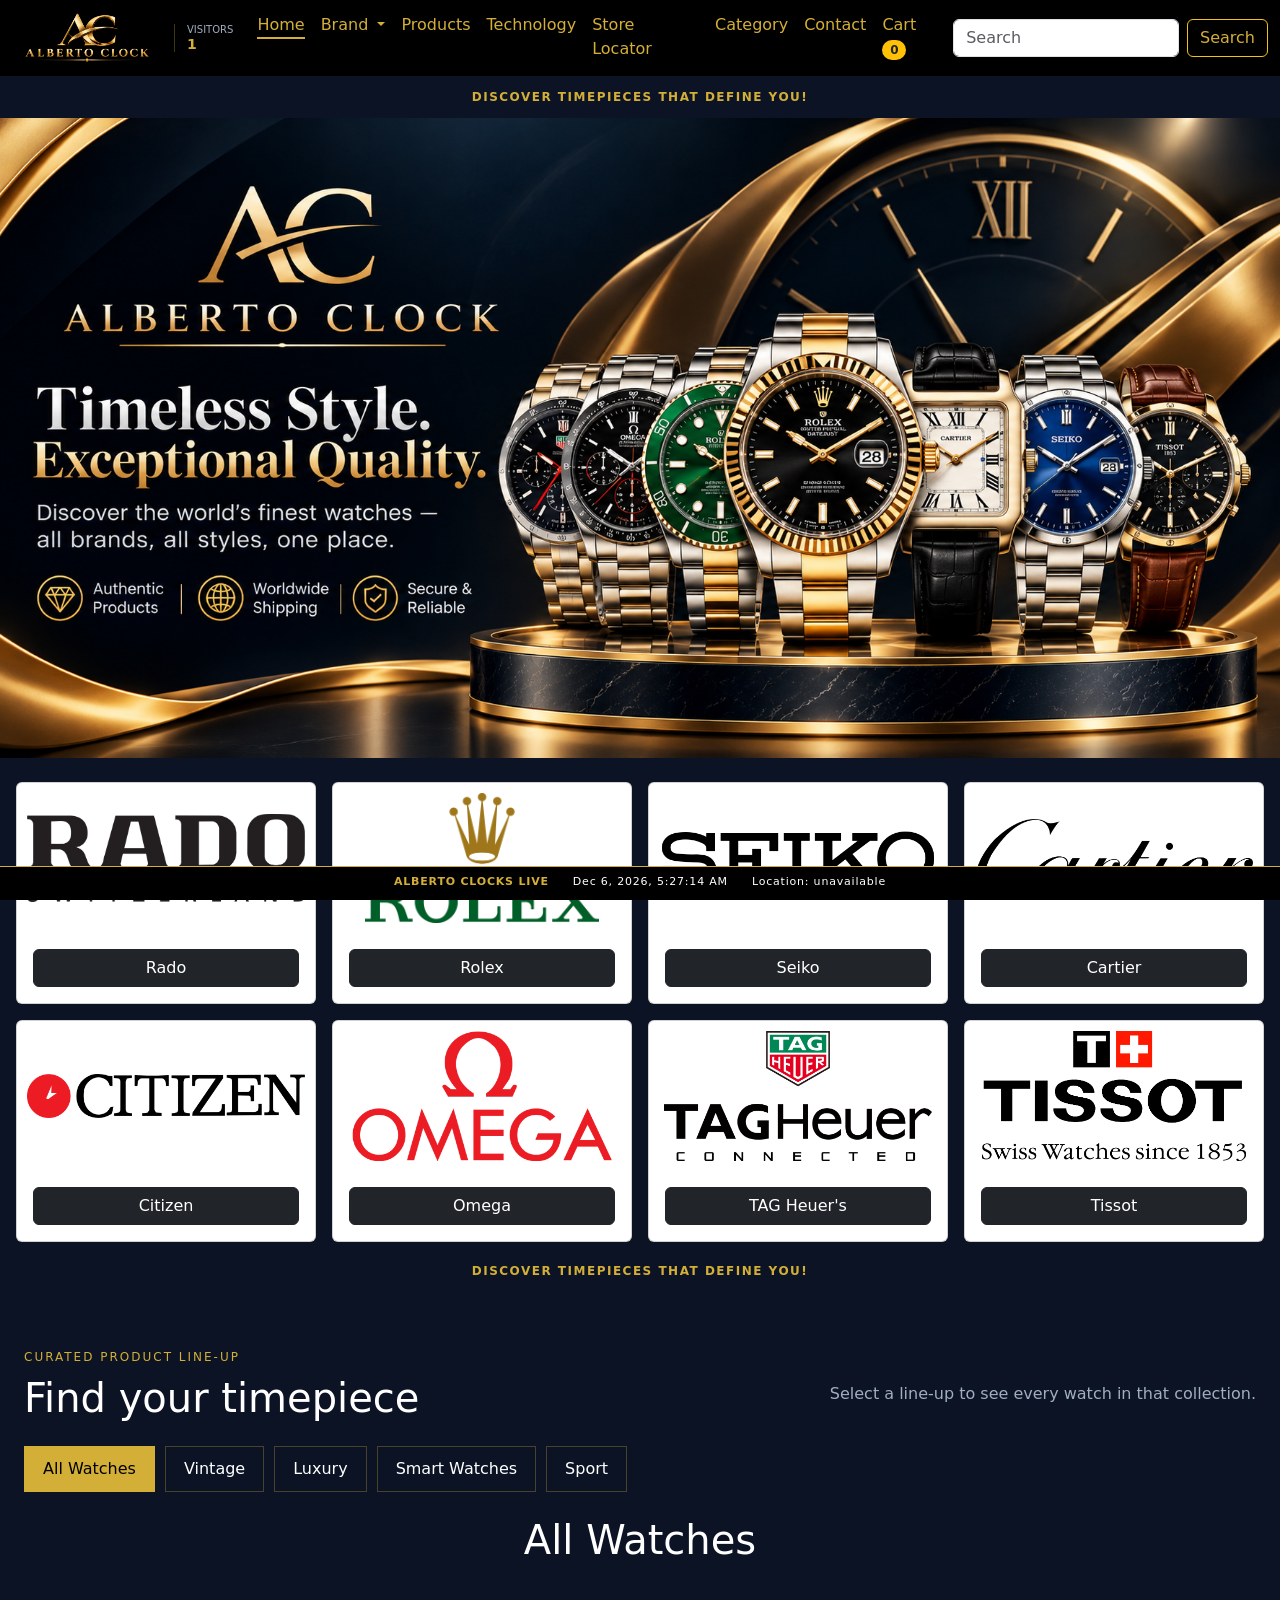
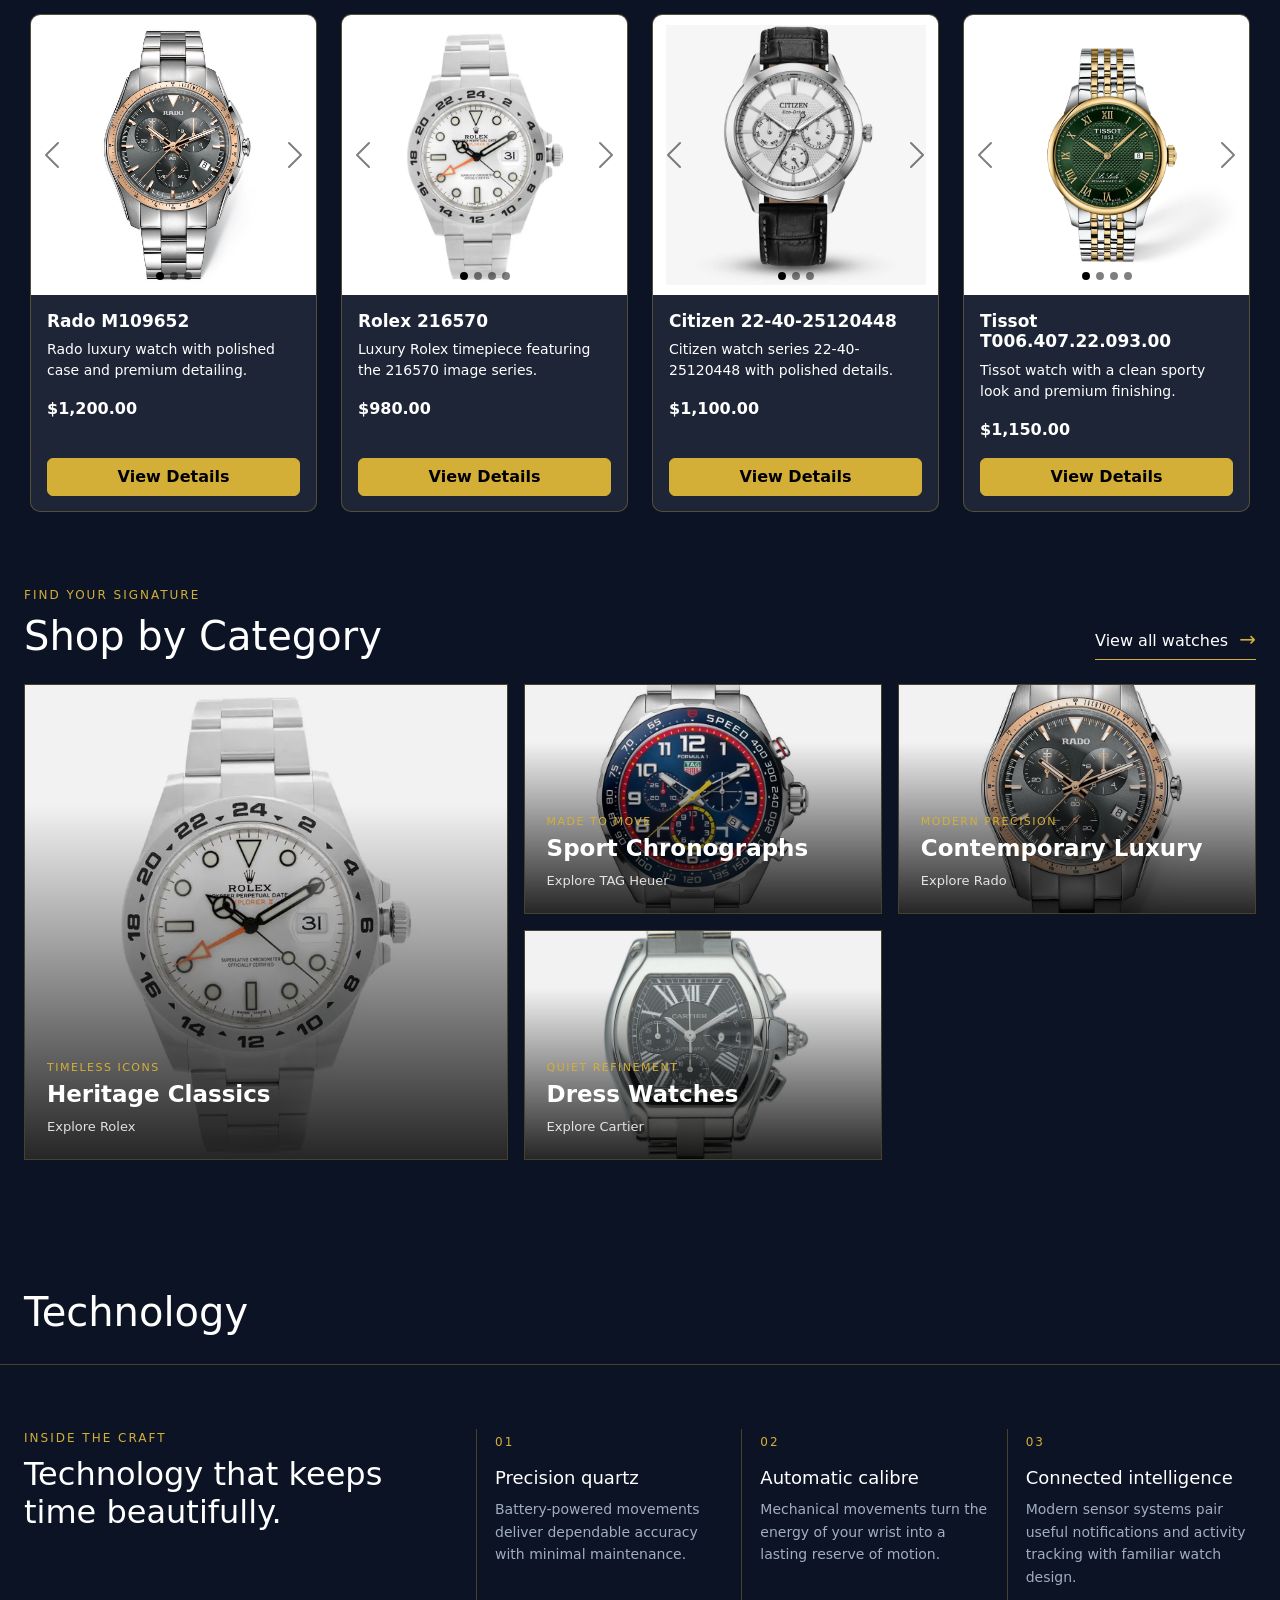
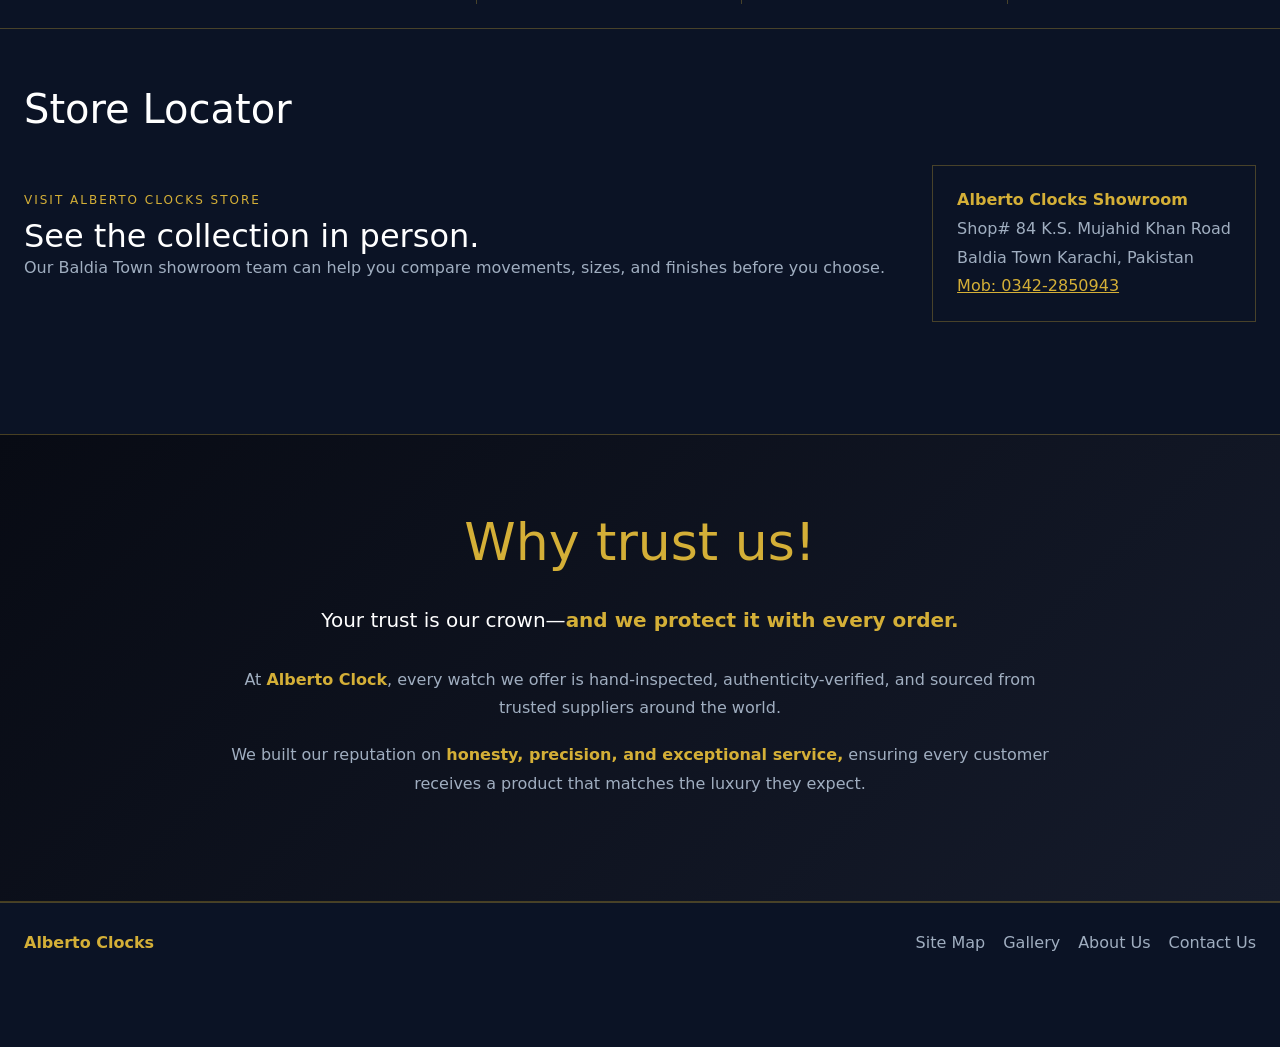
==== commit b08af7c0: "changes" ====
--- a/index.html
+++ b/index.html
@@ -1,1546 +1,371 @@
 <!DOCTYPE html>
 <html lang="en">
+
 <head>
     <meta charset="UTF-8">
     <meta name="viewport" content="width=device-width, initial-scale=1.0">
-    <title>Document</title>
-    <link href="https://cdn.jsdelivr.net/npm/bootstrap@5.3.8/dist/css/bootstrap.min.css" rel="stylesheet" integrity="sha384-sRIl4kxILFvY47J16cr9ZwB07vP4J8+LH7qKQnuqkuIAvNWLzeN8tE5YBujZqJLB" crossorigin="anonymous">
+    <title>Alberto Clocks - Fine Timepieces</title>
+    <link href="https://cdn.jsdelivr.net/npm/bootstrap@5.3.8/dist/css/bootstrap.min.css" rel="stylesheet"
+        integrity="sha384-sRIl4kxILFvY47J16cr9ZwB07vP4J8+LH7qKQnuqkuIAvNWLzeN8tE5YBujZqJLB" crossorigin="anonymous">
     <link rel="stylesheet" href="style.css">
 </head>
+
 <body>
-  
-<nav class="navbar navbar-expand-lg ">
-  <div class="container-fluid">
-    <a class="navbar-brand" href="#"><img src="Logo/logo.png" class="logo" alt=""></a>
-    <button class="navbar-toggler" type="button" data-bs-toggle="collapse" data-bs-target="#navbarSupportedContent" aria-controls="navbarSupportedContent" aria-expanded="false" aria-label="Toggle navigation">
-      <span class="navbar-toggler-icon"></span>
-    </button>
-    <div class="collapse navbar-collapse" id="navbarSupportedContent">
-    <ul class="navbar-nav mx-auto mb-2 mb-lg-0">
-          <li class="nav-item">
-          <a class="nav-link active" href="#home">
-             Home
-          </a>
-          </li>
-          <li class="nav-item dropdown">
-            <a
-                            class="nav-link dropdown-toggle"
-                            href="#"
-                            role="button"
-                            data-bs-toggle="dropdown"
-                        >
+
+    <nav class="navbar navbar-expand-lg ">
+        <div class="container-fluid">
+            <a class="navbar-brand" href="index.html"><img src="Logo/logo.png" class="logo" alt=""></a>
+            <button class="navbar-toggler" type="button" data-bs-toggle="collapse"
+                data-bs-target="#navbarSupportedContent" aria-controls="navbarSupportedContent" aria-expanded="false"
+                aria-label="Toggle navigation">
+                <span class="navbar-toggler-icon"></span>
+            </button>
+            <div class="collapse navbar-collapse" id="navbarSupportedContent">
+                <ul class="navbar-nav mx-auto mb-2 mb-lg-0">
+                    <li class="nav-item">
+                        <a class="nav-link active" href="index.html">
+                            Home
+                        </a>
+                    </li>
+                    <li class="nav-item dropdown">
+                        <a class="nav-link dropdown-toggle" href="#" role="button" data-bs-toggle="dropdown">
                             Brand
+                        </a>
+
+                        <ul class="dropdown-menu luxury-dropdown">
+
+                            <li>
+                                <a class="dropdown-item brand-filter" data-brand="Rado" href="brand.html?brand=Rado">
+                                    Rado
+                                </a>
+                            </li>
+
+                            <li>
+                                <a class="dropdown-item brand-filter" data-brand="Rolex" href="brand.html?brand=Rolex">
+                                    Rolex
+                                </a>
+                            </li>
+
+                            <li>
+                                <a class="dropdown-item brand-filter" data-brand="Seiko" href="brand.html?brand=Seiko">
+                                    Seiko
+                                </a>
+                            </li>
+
+                            <li>
+                                <a class="dropdown-item brand-filter" data-brand="Cartier"
+                                    href="brand.html?brand=Cartier">
+                                    Cartier
+                                </a>
+                            </li>
+
+                            <li>
+                                <a class="dropdown-item brand-filter" data-brand="Citizen"
+                                    href="brand.html?brand=Citizen">
+                                    Citizen
+                                </a>
+                            </li>
+
+                            <li>
+                                <a class="dropdown-item brand-filter" data-brand="Omega" href="brand.html?brand=Omega">
+                                    Omega
+                                </a>
+                            </li>
+                            <li>
+                                <a class="dropdown-item brand-filter" data-brand="TAG Heuer"
+                                    href="brand.html?brand=TAG%20Heuer">
+                                    TAG Heuer
+                                </a>
+                            </li>
+
+                            <li>
+                                <a class="dropdown-item brand-filter" data-brand="Tissot"
+                                    href="brand.html?brand=Tissot">
+                                    Tissot
+                                </a>
+                            </li>
+
+                        </ul>
+
+                    </li>
+                    <li class="nav-item">
+                        <a class="nav-link" href="product.html">
+                            Products
+                        </a>
+                    </li>
+
+                    <li class="nav-item">
+                        <a class="nav-link" href="#technology">Technology</a>
+                    </li>
+                    <li class="nav-item">
+                        <a class="nav-link" href="#store-locator">Store Locator</a>
+                    </li>
+
+                    <li class="nav-item">
+                        <a class="nav-link" href="index.html#categories">
+                            Category
+                        </a>
+                    </li>
+
+                    <li class="nav-item">
+                        <a class="nav-link" href="contact.html">
+                            Contact
+                        </a>
+                    </li>
+                    <li class="nav-item"><a class="nav-link" href="cart.html">Cart <span
+                                class="badge rounded-pill bg-warning text-dark" data-cart-count>0</span></a></li>
+
+                </ul>
+                <form class="d-flex" role="search">
+                    <input class="form-control me-2" type="search" placeholder="Search" aria-label="Search" />
+                    <button class="btn btnsear" type="submit">Search</button>
+                </form>
+            </div>
+        </div>
+
+    </nav>
+    <div class="announcement-bar">
+        <div class="container-fluid text-center">
+            <div class="announcement-message" role="status">DISCOVER TIMEPIECES THAT DEFINE YOU!</div>
+        </div>
+    </div>
+    <section class="herosec">
+        <img src="hero.png" class="hero">
+    </section>
+    <section class="crdslogo">
+        <div class="row row-cols-2 row-cols-md-3 row-cols-xl-4 g-3 m-2">
+
+            <div class="col">
+                <div class="card h-100 ctrc">
+                    <a href="brand.html?brand=Rado">
+                        <img src="Logo/Rado.png" class="card-img-top" alt="Rado image"></a>
+                    <div class="card-body">
+                        <a href="brand.html?brand=Rado" class="btn centr btn-dark">Rado</a>
+                    </div>
+                </div>
+            </div>
+            <div class="col">
+                <div class="card h-100 ctrc">
+                    <a href="brand.html?brand=Rolex">
+                        <img src="Logo/rolex-seeklogo.png" class="card-img-top" alt="rolex image"></a>
+                    <div class="card-body">
+                        <a href="brand.html?brand=Rolex" class="btn centr btn-dark">Rolex</a>
+                    </div>
+                </div>
+            </div>
+            <div class="col">
+                <div class="card h-100 ctrc">
+                    <a href="brand.html?brand=Seiko">
+                        <img src="Logo/Seiko.png" class="card-img-top pbig" alt="Audemars_Piguet image"></a>
+                    <div class="card-body">
+                        <a href="brand.html?brand=Seiko" class="btn centr btn-dark">Seiko</a>
+                    </div>
+                </div>
+            </div>
+            <div class="col">
+                <div class="card h-100 ctrc">
+                    <a href="brand.html?brand=Cartier">
+                        <img src="Logo/Cartier.png" class="card-img-top pbig" alt="Cartier image"></a>
+                    <div class="card-body">
+                        <a href="brand.html?brand=Cartier" class="btn centr btn-dark">Cartier</a>
+                    </div>
+                </div>
+            </div>
+            <div class="col">
+                <div class="card h-100 ctrc">
+                    <a href="brand.html?brand=Citizen">
+                        <img src="Logo/Citizen.png" class="card-img-top" alt="Citizen image"></a>
+                    <div class="card-body">
+                        <a href="brand.html?brand=Citizen" class="btn centr btn-dark">Citizen</a>
+                    </div>
+                </div>
+            </div>
+            <div class="col">
+                <div class="card h-100 ctrc">
+                    <a href="brand.html?brand=Omega">
+                        <img src="Logo/Omega.png" class="card-img-top" alt="Omega image"></a>
+                    <div class="card-body">
+                        <a href="brand.html?brand=Omega" class="btn centr btn-dark">Omega</a>
+                    </div>
+                </div>
+            </div>
+            <div class="col">
+                <div class="card h-100 ctrc">
+                    <a href="brand.html?brand=TAG%20Heuer">
+                        <img src="Logo/TAG Heuer's.png" class="card-img-top" alt="TAG Heuer's image"></a>
+                    <div class="card-body">
+                        <a href="brand.html?brand=TAG%20Heuer" class="btn centr btn-dark">TAG Heuer's</a>
+                    </div>
+                </div>
+            </div>
+            <div class="col">
+                <div class="card h-100 ctrc">
+                    <a href="brand.html?brand=Tissot">
+                        <img src="Logo/Tissot.png" class="card-img-top" alt="Tissot image"></a>
+                    <div class="card-body">
+                        <a href="brand.html?brand=Tissot" class="btn centr btn-dark">Tissot</a>
+                    </div>
+                </div>
+            </div>
+        </div>
+    </section>
+    <div class="container-fluid text-center">
+        <div class="announcement-message" role="status">DISCOVER TIMEPIECES THAT DEFINE YOU!</div>
+    </div>
+
+    <section class="lineup-section" id="lineups">
+        <div class="lineup-heading">
+            <div>
+                <p class="section-kicker">Curated product line-up</p>
+                <h1>Find your timepiece</h1>
+            </div>
+            <p class="lineup-note">Select a line-up to see every watch in that collection.</p>
+        </div>
+        <div class="lineup-controls" role="group" aria-label="Product line-ups">
+            <button type="button" class="lineup-filter active" data-lineup="all">All Watches</button>
+            <button type="button" class="lineup-filter" data-lineup="Vintage">Vintage</button>
+            <button type="button" class="lineup-filter" data-lineup="Luxury">Luxury</button>
+            <button type="button" class="lineup-filter" data-lineup="Smart Watches">Smart Watches</button>
+            <button type="button" class="lineup-filter" data-lineup="Sport">Sport</button>
+        </div>
+    </section>
+
+    <h1 data-product-heading style="text-align: center;">All Watches</h1>
+    <section class="products-section">
+        <div class="row row-cols-2 row-cols-md-3 row-cols-xl-4 m-2 g-4" id="product-cards">
+
+        </div>
+        <!-- <div class="text-center mt-4 d-flex justify-content-center gap-2">
+            <button type="button" id="load-more-products" class="btn btn-gold">More</button>
+            <button type="button" id="load-less-products" class="btn btn-outline-light"
+                style="display: none;">Less</button>
+        </div> -->
+    </section>
+
+    <section class="category-section" id="categories">
+        <div class="category-heading">
+            <div>
+                <p class="section-kicker">Find your signature</p>
+                <h1>Shop by Category</h1>
+            </div>
+            <a href="#product-cards" class="category-view-all" data-show-all-products="true">View all watches <span
+                    aria-hidden="true">&#8594;</span></a>
+        </div>
+        <div class="category-grid">
+            <a class="category-tile category-tile-wide" href="brand.html?brand=Rolex">
+                <img src="Pic/Rolex/216570-1.webp" alt="Rolex heritage watches">
+                <span class="category-overlay"></span>
+                <span class="category-copy"><small>Timeless icons</small><strong>Heritage Classics</strong><em>Explore
+                        Rolex</em></span>
             </a>
-
-            <ul class="dropdown-menu luxury-dropdown">
-
-                            <li>
-                                <a class="dropdown-item brand-filter" data-brand="Rolex" href="#">
-                                    Rado
-                                </a>
-                            </li>
-                            
-                            <li>
-                                <a class="dropdown-item brand-filter" data-brand="Rolex" href="#">
-                                    Rolex
-                                </a>
-                            </li>
-
-                            <li>
-                                <a class="dropdown-item brand-filter" data-brand="Patek Philippe" href="#">
-                                    Seiko
-                                </a>
-                            </li>
-
-                            <li>
-                                <a class="dropdown-item brand-filter" data-brand="Hublot" href="#">
-                                    Cartier
-                                </a>
-                            </li>
-
-                            <li>
-                                <a class="dropdown-item brand-filter" data-brand="Omega" href="#">
-                                    Casio
-                                </a>
-                            </li>
-
-                            <li>
-                                <a class="dropdown-item brand-filter" data-brand="AP" href="#">
-                                    Citizen
-                                </a>
-                            </li>
-
-                            <li>
-                                <a class="dropdown-item brand-filter" data-brand="Tag Heuer" href="#">
-                                    Omega
-                                </a>
-                            </li>
-
-                            <li>
-                                <a class="dropdown-item brand-filter" data-brand="Tissot" href="#">
-                                    Swatch's
-                                </a>
-                            </li>
-
-                            <li>
-                                <a class="dropdown-item brand-filter" data-brand="Casio" href="#">
-                                    TAG Heuer
-                                </a>
-                            </li>
-
-                            <li>
-                                <a class="dropdown-item brand-filter" data-brand="Citizen" href="#">
-                                    Tissot
-                                </a>
-                            </li>
-
-                        </ul>
-
-          </li>
-          <li class="nav-item">
-            <a class="nav-link" href="#men">
-              Men Watches
+            <a class="category-tile" href="brand.html?brand=TAG%20Heuer">
+                <img src="Pic/TAG Heuer/CAZ101AL-1.webp" alt="TAG Heuer sport watches">
+                <span class="category-overlay"></span>
+                <span class="category-copy"><small>Made to move</small><strong>Sport Chronographs</strong><em>Explore
+                        TAG Heuer</em></span>
             </a>
-          </li>
-
-                    <li class="nav-item">
-                        <a class="nav-link" href="#women">
-                            Women Watches
-                        </a>
-                    </li>
-
-                    <li class="nav-item">
-                        <a class="nav-link" href="#categories">
-                            Collections
-                        </a>
-                    </li>
-
-                    <li class="nav-item">
-                        <a class="nav-link" href="#contact">
-                            Contact
-                        </a>
-                    </li>
-
-                </ul>
-      <form class="d-flex" role="search">
-        <input class="form-control me-2" type="search" placeholder="Search" aria-label="Search"/>
-        <button class="btn btnsear" type="submit">Search</button>
-      </form>
+            <a class="category-tile" href="brand.html?brand=Rado">
+                <img src="Pic/Rado/M109652_1.jfif" alt="Rado contemporary watches">
+                <span class="category-overlay"></span>
+                <span class="category-copy"><small>Modern precision</small><strong>Contemporary
+                        Luxury</strong><em>Explore Rado</em></span>
+            </a>
+            <a class="category-tile" href="brand.html?brand=Cartier">
+                <img src="Pic/Cartier/XL2618-1.jfif" alt="Cartier dress watches">
+                <span class="category-overlay"></span>
+                <span class="category-copy"><small>Quiet refinement</small><strong>Dress Watches</strong><em>Explore
+                        Cartier</em></span>
+            </a>
+        </div>
+    </section>
+
+    <section class="technology-section">
+        <h1 id="technology" class="technology-heading">Technology</h1>
+        <div class="information-section">
+        <div>
+            <p class="section-kicker">Inside the craft</p>
+            <h2>Technology that keeps time beautifully.</h2>
+        </div>
+        <div class="information-grid">
+            <article>
+                <span class="info-number">01</span>
+                <h3>Precision quartz</h3>
+                <p>Battery-powered movements deliver dependable accuracy with minimal maintenance.</p>
+            </article>
+            <article>
+                <span class="info-number">02</span>
+                <h3>Automatic calibre</h3>
+                <p>Mechanical movements turn the energy of your wrist into a lasting reserve of motion.</p>
+            </article>
+            <article>
+                <span class="info-number">03</span>
+                <h3>Connected intelligence</h3>
+                <p>Modern sensor systems pair useful notifications and activity tracking with familiar watch design.</p>
+            </article>
+        </div>
     </div>
-  </div>
-  
-</nav>
-<div class="announcement-bar">
-    <div class="container-fluid text-center">
-      <marquee behavior="" direction="">
-        <i class="bi bi-stars"></i>
-            DISCOVER TIMEPIECES THAT DEFINE YOU!
-            <i class="bi bi-stars"></i>
-      </marquee>
+    </section>
+
+    <section class="store-section" id="store-locator">
+        <h1 class="technology-heading">Store Locator</h1>
+        <div>
+            <p class="section-kicker">Visit Alberto Clocks Store </p>
+            <h2>See the collection in person.</h2>
+            <p>Our Baldia Town showroom team can help you compare movements, sizes, and finishes before you choose.</p>
+        </div>
+        <address>
+            <strong>Alberto Clocks Showroom</strong><br>
+            Shop# 84 K.S. Mujahid Khan Road<br>
+            Baldia Town Karachi, Pakistan<br>
+            <a href="tel:03422850943">Mob: 0342-2850943</a>
+        </address>
+    </section>
+    <br>
+    <br>
+
+    <section class="bottom" id="about">
+        <div class="botm">
+            <h1>Why trust us!</h1>
+            <p>Your trust is our crown—<b>and we protect it with every order.</b></p>
+            <p>At <strong>Alberto Clock</strong>, every watch we offer is hand-inspected, authenticity-verified, and
+                sourced from trusted suppliers around the world.</p>
+
+            <p>We built our reputation on <strong>honesty, precision, and exceptional service,</strong> ensuring every
+                customer receives a product that matches the luxury they expect.</p>
+        </div>
+    </section>
+
+    <footer class="site-footer">
+        <strong>Alberto Clocks</strong>
+        <nav aria-label="Footer navigation">
+            <a href="#categories">Site Map</a>
+            <a href="#product-cards">Gallery</a>
+            <a href="#about">About Us</a>
+            <a href="contact.html">Contact Us</a>
+        </nav>
+    </footer>
+
+    <div class="modal fade" id="product-details-modal" tabindex="-1" aria-labelledby="product-details-title"
+        aria-hidden="true">
+        <div class="modal-dialog modal-lg modal-dialog-centered">
+            <div class="modal-content product-modal-content">
+                <div class="modal-header">
+                    <h2 class="modal-title" id="product-details-title">Watch details</h2>
+                    <button type="button" class="btn-close btn-close-white" data-bs-dismiss="modal"
+                        aria-label="Close"></button>
+                </div>
+                <div class="modal-body" id="product-details-body"></div>
+            </div>
+        </div>
     </div>
-</div>
-<section class="herosec">
-  <img src="hero.png" class="hero">
-</section>
-    <section class="crdslogo">
-      <div class="row row-cols-1 row-cols-md-4 g-3 m-2">
-        
-   <div class="col">
-    <div class="card h-100 ctrc">
-      <a href="#">
-        <img src="Logo/Rado.png" class="card-img-top" alt="Rado image"></a>
-      <div class="card-body">
-        <a href="#" class="btn centr btn-dark">Rado</a>
-        </div>
-    </div>
-  </div>
-   <div class="col">
-    <div class="card h-100 ctrc">
-      <a href="#">
-        <img src="Logo/rolex-seeklogo.png" class="card-img-top" alt="rolex image"></a>
-      <div class="card-body">
-        <a href="#" class="btn centr btn-dark">Rolex</a>
-        </div>
-    </div>
-  </div>
-  <div class="col">
-    <div class="card h-100 ctrc">
-      <a href="">
-      <img src="Logo/Seiko.png" class="card-img-top pbig" alt="Audemars_Piguet image"></a>
-      <div class="card-body">
-        <a href="#" class="btn centr btn-dark">Seiko</a>
-        </div>
-    </div>
-  </div>
-   <div class="col">
-    <div class="card h-100 ctrc">
-      <a href="#">
-        <img src="Logo/Cartier.png" class="card-img-top pbig" alt="Cartier image"></a>
-      <div class="card-body">
-        <a href="#" class="btn centr btn-dark">Cartier</a>
-        </div>
-    </div>
-  </div>
-   <div class="col">
-    <div class="card h-100 ctrc">
-      <a href="#">
-        <img src="Logo/Citizen.png" class="card-img-top" alt="Citizen image"></a>
-      <div class="card-body">
-        <a href="#" class="btn centr btn-dark">Citizen</a>
-        </div>
-    </div>
-  </div>
-   <div class="col">
-    <div class="card h-100 ctrc">
-      <a href="#">
-        <img src="Logo/Omega.png" class="card-img-top" alt="Omega image"></a>
-      <div class="card-body">
-        <a href="#" class="btn centr btn-dark">Omega</a>
-        </div>
-    </div>
-  </div>
-  <div class="col">
-    <div class="card h-100 ctrc">
-      <a href="#">
-        <img src="Logo/TAG Heuer's.png" class="card-img-top" alt="TAG Heuer's image"></a>
-      <div class="card-body">
-        <a href="#" class="btn centr btn-dark">TAG Heuer's</a>
-      </div>
-    </div>
-  </div>
-  <div class="col">
-    <div class="card h-100 ctrc">
-      <a href="#">
-        <img src="Logo/Tissot.png" class="card-img-top" alt="Tissot image"></a>
-      <div class="card-body">
-        <a href="#" class="btn centr btn-dark">Tissot</a>
-        </div>
-    </div>
-  </div>
-</div>
-    </section>
- <div class="container-fluid text-center">
-      <marquee behavior="" direction="">
-        <i class="bi bi-stars"></i>
-            DISCOVER TIMEPIECES THAT DEFINE YOU!
-            <i class="bi bi-stars"></i>
-      </marquee>
-    </div>
-    
-<section class="products-section">
-    <div class="row row-cols-1 row-cols-md-5 m-2 g-4">
-        <!-- PRODUCT 1 -->
-        <div class="col">
-            <div class="card h-100">
-                <div id="watchCarousel1" class="carousel carousel-dark slide" data-bs-ride="carousel">
-                    <div class="carousel-indicators">
-                        <button type="button" data-bs-target="#watchCarousel1" data-bs-slide-to="0" class="active"></button>
-                        <button type="button" data-bs-target="#watchCarousel1" data-bs-slide-to="1"></button>
-                        <button type="button" data-bs-target="#watchCarousel1" data-bs-slide-to="2"></button>
-                        <button type="button" data-bs-target="#watchCarousel1" data-bs-slide-to="3"></button>
-                    </div>
-
-                    <div class="carousel-inner">
-
-                        <div class="carousel-item active">
-                            <img src="Pic/116719BLRO-1.webp" class="d-block w-100" alt="Rado HyperChrome">
-                        </div>
-
-                        <div class="carousel-item">
-                            <img src="Pic/116719BLRO-2.webp" class="d-block w-100" alt="Rado HyperChrome">
-                        </div>
-
-                        <div class="carousel-item">
-                            <img src="Pic/116719BLRO-3.webp" class="d-block w-100" alt="Rado HyperChrome">
-                        </div>
-
-                        <div class="carousel-item">
-                            <img src="Pic/M127697_1.jfif" class="d-block w-100" alt="Rado HyperChrome">
-                        </div>
-
-                    </div>
-
-                    <button class="carousel-control-prev" type="button"
-                            data-bs-target="#watchCarousel1" data-bs-slide="prev">
-                        <span class="carousel-control-prev-icon"></span>
-                        <span class="visually-hidden">Previous</span>
-                    </button>
-
-                    <button class="carousel-control-next" type="button"
-                            data-bs-target="#watchCarousel1" data-bs-slide="next">
-                        <span class="carousel-control-next-icon"></span>
-                        <span class="visually-hidden">Next</span>
-                    </button>
-
-                </div>
-
-                <div class="card-body">
-                    <h5 class="card-title">Rado HyperChrome</h5>
-                    <p class="card-text">
-                        Rado True Round 40mm High-Tech Ceramic Skeleton Automatic Watch
-                    </p>
-                </div>
-
-                <div class="card-footer">
-                    <a href="#" class="btn btn-primary w-100">View Details</a>
-                </div>
-
-            </div>
-        </div>
-
-
-        <!-- PRODUCT 2 -->
-        <div class="col">
-            <div class="card h-100">
-
-                <div id="watchCarousel2" class="carousel carousel-dark slide" data-bs-ride="carousel">
-
-                    <div class="carousel-indicators">
-                        <button type="button" data-bs-target="#watchCarousel2" data-bs-slide-to="0" class="active"></button>
-                        <button type="button" data-bs-target="#watchCarousel2" data-bs-slide-to="1"></button>
-                        <button type="button" data-bs-target="#watchCarousel2" data-bs-slide-to="2"></button>
-                        <button type="button" data-bs-target="#watchCarousel2" data-bs-slide-to="3"></button>
-                    </div>
-
-                    <div class="carousel-inner">
-
-                        <div class="carousel-item active">
-                            <img src="Pic/M127697_1.jfif" class="d-block w-100" alt="Rado HyperChrome">
-                        </div>
-
-                        <div class="carousel-item">
-                            <img src="Pic/M121797_0.webp" class="d-block w-100" alt="Rado HyperChrome">
-                        </div>
-
-                        <div class="carousel-item">
-                            <img src="Pic/M150269_0.webp" class="d-block w-100" alt="Rado HyperChrome">
-                        </div>
-
-                        <div class="carousel-item">
-                            <img src="Pic/M127697_0.webp" class="d-block w-100" alt="Rado HyperChrome">
-                        </div>
-
-                    </div>
-
-                    <button class="carousel-control-prev" type="button"
-                            data-bs-target="#watchCarousel2" data-bs-slide="prev">
-                        <span class="carousel-control-prev-icon"></span>
-                        <span class="visually-hidden">Previous</span>
-                    </button>
-
-                    <button class="carousel-control-next" type="button"
-                            data-bs-target="#watchCarousel2" data-bs-slide="next">
-                        <span class="carousel-control-next-icon"></span>
-                        <span class="visually-hidden">Next</span>
-                    </button>
-
-                </div>
-
-                <div class="card-body">
-                    <h5 class="card-title">Rado HyperChrome</h5>
-                    <p class="card-text">
-                        Rado HyperChrome 44.9mm Titanium Chronograph Men's Watch
-                    </p>
-                </div>
-
-                <div class="card-footer">
-                    <a href="#" class="btn btn-primary w-100">View Details</a>
-                </div>
-
-            </div>
-        </div>
-
-
-        <!-- PRODUCT 3 -->
-        <div class="col">
-            <div class="card h-100">
-
-                <div id="watchCarousel3" class="carousel carousel-dark slide" data-bs-ride="carousel">
-
-                    <div class="carousel-indicators">
-                        <button type="button" data-bs-target="#watchCarousel3" data-bs-slide-to="0" class="active"></button>
-                        <button type="button" data-bs-target="#watchCarousel3" data-bs-slide-to="1"></button>
-                        <button type="button" data-bs-target="#watchCarousel3" data-bs-slide-to="2"></button>
-                        <button type="button" data-bs-target="#watchCarousel3" data-bs-slide-to="3"></button>
-                    </div>
-
-                    <div class="carousel-inner">
-
-                        <div class="carousel-item active">
-                            <img src="Pic/M127697_0.webp" class="d-block w-100" alt="Rado HyperChrome">
-                        </div>
-
-                        <div class="carousel-item">
-                            <img src="Pic/M121797_0.webp" class="d-block w-100" alt="Rado HyperChrome">
-                        </div>
-
-                        <div class="carousel-item">
-                            <img src="Pic/M150269_0.webp" class="d-block w-100" alt="Rado HyperChrome">
-                        </div>
-
-                        <div class="carousel-item">
-                            <img src="Pic/M127697_1.jfif" class="d-block w-100" alt="Rado HyperChrome">
-                        </div>
-
-                    </div>
-
-                    <button class="carousel-control-prev" type="button"
-                            data-bs-target="#watchCarousel3" data-bs-slide="prev">
-                        <span class="carousel-control-prev-icon"></span>
-                        <span class="visually-hidden">Previous</span>
-                    </button>
-
-                    <button class="carousel-control-next" type="button"
-                            data-bs-target="#watchCarousel3" data-bs-slide="next">
-                        <span class="carousel-control-next-icon"></span>
-                        <span class="visually-hidden">Next</span>
-                    </button>
-
-                </div>
-
-                <div class="card-body">
-                    <h5 class="card-title">Rado HyperChrome</h5>
-                    <p class="card-text">
-                        Rado HyperChrome 44.9mm Titanium Chronograph Men's Watch
-                    </p>
-                </div>
-
-                <div class="card-footer">
-                    <a href="#" class="btn btn-primary w-100">View Details</a>
-                </div>
-
-            </div>
-        </div>
-
-
-        <!-- PRODUCT 4 -->
-        <div class="col">
-            <div class="card h-100">
-
-                <div id="watchCarousel4" class="carousel carousel-dark slide" data-bs-ride="carousel">
-
-                    <div class="carousel-indicators">
-                        <button type="button" data-bs-target="#watchCarousel4" data-bs-slide-to="0" class="active"></button>
-                        <button type="button" data-bs-target="#watchCarousel4" data-bs-slide-to="1"></button>
-                        <button type="button" data-bs-target="#watchCarousel4" data-bs-slide-to="2"></button>
-                        <button type="button" data-bs-target="#watchCarousel4" data-bs-slide-to="3"></button>
-                    </div>
-
-                    <div class="carousel-inner">
-
-                        <div class="carousel-item active">
-                            <img src="Pic/18305822_1.webp" class="d-block w-100" alt="Rado HyperChrome">
-                        </div>
-
-                        <div class="carousel-item">
-                            <img src="Pic/18305822_2.webp" class="d-block w-100" alt="Rado HyperChrome">
-                        </div>
-
-                        <div class="carousel-item">
-                            <img src="Pic/18305822_3.webp" class="d-block w-100" alt="Rado HyperChrome">
-                        </div>
-
-                        <div class="carousel-item">
-                            <img src="Pic/18305822_4.webp" class="d-block w-100" alt="Rado HyperChrome">
-                        </div>
-
-                    </div>
-
-                    <button class="carousel-control-prev" type="button"
-                            data-bs-target="#watchCarousel4" data-bs-slide="prev">
-                        <span class="carousel-control-prev-icon"></span>
-                        <span class="visually-hidden">Previous</span>
-                    </button>
-
-                    <button class="carousel-control-next" type="button"
-                            data-bs-target="#watchCarousel4" data-bs-slide="next">
-                        <span class="carousel-control-next-icon"></span>
-                        <span class="visually-hidden">Next</span>
-                    </button>
-
-                </div>
-
-                <div class="card-body">
-                    <h5 class="card-title">Rado HyperChrome</h5>
-                    <p class="card-text">
-                        Rado HyperChrome 44.9mm Titanium Chronograph Men's Watch
-                    </p>
-                </div>
-
-                <div class="card-footer">
-                    <a href="#" class="btn btn-primary w-100">View Details</a>
-                </div>
-
-            </div>
-        </div>
-
-
-        <!-- PRODUCT 5 -->
-        <div class="col">
-            <div class="card h-100">
-
-                <div id="watchCarousel5" class="carousel carousel-dark slide" data-bs-ride="carousel">
-
-                    <div class="carousel-indicators">
-                        <button type="button" data-bs-target="#watchCarousel5" data-bs-slide-to="0" class="active"></button>
-                        <button type="button" data-bs-target="#watchCarousel5" data-bs-slide-to="1"></button>
-                        <button type="button" data-bs-target="#watchCarousel5" data-bs-slide-to="2"></button>
-                        <button type="button" data-bs-target="#watchCarousel5" data-bs-slide-to="3"></button>
-                    </div>
-
-                    <div class="carousel-inner">
-
-                        <div class="carousel-item active">
-                            <img src="Pic/M127697_0.webp" class="d-block w-100" alt="Rado HyperChrome">
-                        </div>
-
-                        <div class="carousel-item">
-                            <img src="Pic/M121797_0.webp" class="d-block w-100" alt="Rado HyperChrome">
-                        </div>
-
-                        <div class="carousel-item">
-                            <img src="Pic/M150269_0.webp" class="d-block w-100" alt="Rado HyperChrome">
-                        </div>
-
-                        <div class="carousel-item">
-                            <img src="Pic/M127697_1.jfif" class="d-block w-100" alt="Rado HyperChrome">
-                        </div>
-
-                    </div>
-
-                    <button class="carousel-control-prev" type="button"
-                            data-bs-target="#watchCarousel5" data-bs-slide="prev">
-                        <span class="carousel-control-prev-icon"></span>
-                        <span class="visually-hidden">Previous</span>
-                    </button>
-
-                    <button class="carousel-control-next" type="button"
-                            data-bs-target="#watchCarousel5" data-bs-slide="next">
-                        <span class="carousel-control-next-icon"></span>
-                        <span class="visually-hidden">Next</span>
-                    </button>
-
-                </div>
-
-                <div class="card-body">
-                    <h5 class="card-title">Rado HyperChrome</h5>
-                    <p class="card-text">
-                        Rado HyperChrome 44.9mm Titanium Chronograph Men's Watch
-                    </p>
-                </div>
-
-                <div class="card-footer">
-                    <a href="#" class="btn btn-primary w-100">View Details</a>
-                </div>
-
-            </div>
-        </div>
-
-
-        <!-- PRODUCT 6 -->
-        <div class="col">
-            <div class="card h-100">
-
-                <div id="watchCarousel6" class="carousel carousel-dark slide" data-bs-ride="carousel">
-
-                    <div class="carousel-indicators">
-                        <button type="button" data-bs-target="#watchCarousel6" data-bs-slide-to="0" class="active"></button>
-                        <button type="button" data-bs-target="#watchCarousel6" data-bs-slide-to="1"></button>
-                        <button type="button" data-bs-target="#watchCarousel6" data-bs-slide-to="2"></button>
-                        <button type="button" data-bs-target="#watchCarousel6" data-bs-slide-to="3"></button>
-                    </div>
-
-                    <div class="carousel-inner">
-
-                        <div class="carousel-item active">
-                            <img src="Pic/M127697_0.webp" class="d-block w-100" alt="Rado HyperChrome">
-                        </div>
-
-                        <div class="carousel-item">
-                            <img src="Pic/M121797_0.webp" class="d-block w-100" alt="Rado HyperChrome">
-                        </div>
-
-                        <div class="carousel-item">
-                            <img src="Pic/M150269_0.webp" class="d-block w-100" alt="Rado HyperChrome">
-                        </div>
-
-                        <div class="carousel-item">
-                            <img src="Pic/M127697_1.jfif" class="d-block w-100" alt="Rado HyperChrome">
-                        </div>
-
-                    </div>
-
-                    <button class="carousel-control-prev" type="button"
-                            data-bs-target="#watchCarousel6" data-bs-slide="prev">
-                        <span class="carousel-control-prev-icon"></span>
-                        <span class="visually-hidden">Previous</span>
-                    </button>
-
-                    <button class="carousel-control-next" type="button"
-                            data-bs-target="#watchCarousel6" data-bs-slide="next">
-                        <span class="carousel-control-next-icon"></span>
-                        <span class="visually-hidden">Next</span>
-                    </button>
-
-                </div>
-
-                <div class="card-body">
-                    <h5 class="card-title">Rado HyperChrome</h5>
-                    <p class="card-text">
-                        Rado HyperChrome 44.9mm Titanium Chronograph Men's Watch
-                    </p>
-                </div>
-
-                <div class="card-footer">
-                    <a href="#" class="btn btn-primary w-100">View Details</a>
-                </div>
-
-            </div>
-        </div>
-
-
-        <!-- PRODUCT 7 -->
-        <div class="col">
-            <div class="card h-100">
-
-                <div id="watchCarousel7" class="carousel carousel-dark slide" data-bs-ride="carousel">
-
-                    <div class="carousel-indicators">
-                        <button type="button" data-bs-target="#watchCarousel7" data-bs-slide-to="0" class="active"></button>
-                        <button type="button" data-bs-target="#watchCarousel7" data-bs-slide-to="1"></button>
-                        <button type="button" data-bs-target="#watchCarousel7" data-bs-slide-to="2"></button>
-                        <button type="button" data-bs-target="#watchCarousel7" data-bs-slide-to="3"></button>
-                    </div>
-
-                    <div class="carousel-inner">
-
-                        <div class="carousel-item active">
-                            <img src="Pic/M127697_0.webp" class="d-block w-100" alt="Rado HyperChrome">
-                        </div>
-
-                        <div class="carousel-item">
-                            <img src="Pic/M121797_0.webp" class="d-block w-100" alt="Rado HyperChrome">
-                        </div>
-
-                        <div class="carousel-item">
-                            <img src="Pic/M150269_0.webp" class="d-block w-100" alt="Rado HyperChrome">
-                        </div>
-
-                        <div class="carousel-item">
-                            <img src="Pic/M127697_1.jfif" class="d-block w-100" alt="Rado HyperChrome">
-                        </div>
-
-                    </div>
-
-                    <button class="carousel-control-prev" type="button"
-                            data-bs-target="#watchCarousel7" data-bs-slide="prev">
-                        <span class="carousel-control-prev-icon"></span>
-                        <span class="visually-hidden">Previous</span>
-                    </button>
-
-                    <button class="carousel-control-next" type="button"
-                            data-bs-target="#watchCarousel7" data-bs-slide="next">
-                        <span class="carousel-control-next-icon"></span>
-                        <span class="visually-hidden">Next</span>
-                    </button>
-
-                </div>
-
-                <div class="card-body">
-                    <h5 class="card-title">Rado HyperChrome</h5>
-                    <p class="card-text">
-                        Rado HyperChrome 44.9mm Titanium Chronograph Men's Watch
-                    </p>
-                </div>
-
-                <div class="card-footer">
-                    <a href="#" class="btn btn-primary w-100">View Details</a>
-                </div>
-
-            </div>
-        </div>
-
-
-        <!-- PRODUCT 8 -->
-        <div class="col">
-            <div class="card h-100">
-
-                <div id="watchCarousel8" class="carousel carousel-dark slide" data-bs-ride="carousel">
-
-                    <div class="carousel-indicators">
-                        <button type="button" data-bs-target="#watchCarousel8" data-bs-slide-to="0" class="active"></button>
-                        <button type="button" data-bs-target="#watchCarousel8" data-bs-slide-to="1"></button>
-                        <button type="button" data-bs-target="#watchCarousel8" data-bs-slide-to="2"></button>
-                        <button type="button" data-bs-target="#watchCarousel8" data-bs-slide-to="3"></button>
-                    </div>
-
-                    <div class="carousel-inner">
-
-                        <div class="carousel-item active">
-                            <img src="Pic/M127697_0.webp" class="d-block w-100" alt="Rado HyperChrome">
-                        </div>
-
-                        <div class="carousel-item">
-                            <img src="Pic/M121797_0.webp" class="d-block w-100" alt="Rado HyperChrome">
-                        </div>
-
-                        <div class="carousel-item">
-                            <img src="Pic/M150269_0.webp" class="d-block w-100" alt="Rado HyperChrome">
-                        </div>
-
-                        <div class="carousel-item">
-                            <img src="Pic/M127697_1.jfif" class="d-block w-100" alt="Rado HyperChrome">
-                        </div>
-
-                    </div>
-
-                    <button class="carousel-control-prev" type="button"
-                            data-bs-target="#watchCarousel8" data-bs-slide="prev">
-                        <span class="carousel-control-prev-icon"></span>
-                        <span class="visually-hidden">Previous</span>
-                    </button>
-
-                    <button class="carousel-control-next" type="button"
-                            data-bs-target="#watchCarousel8" data-bs-slide="next">
-                        <span class="carousel-control-next-icon"></span>
-                        <span class="visually-hidden">Next</span>
-                    </button>
-
-                </div>
-
-                <div class="card-body">
-                    <h5 class="card-title">Rado HyperChrome</h5>
-                    <p class="card-text">
-                        Rado HyperChrome 44.9mm Titanium Chronograph Men's Watch
-                    </p>
-                </div>
-
-                <div class="card-footer">
-                    <a href="#" class="btn btn-primary w-100">View Details</a>
-                </div>
-
-            </div>
-        </div>
-
-
-        <!-- PRODUCT 9 -->
-        <div class="col">
-            <div class="card h-100">
-
-                <div id="watchCarousel9" class="carousel carousel-dark slide" data-bs-ride="carousel">
-
-                    <div class="carousel-indicators">
-                        <button type="button" data-bs-target="#watchCarousel9" data-bs-slide-to="0" class="active"></button>
-                        <button type="button" data-bs-target="#watchCarousel9" data-bs-slide-to="1"></button>
-                        <button type="button" data-bs-target="#watchCarousel9" data-bs-slide-to="2"></button>
-                        <button type="button" data-bs-target="#watchCarousel9" data-bs-slide-to="3"></button>
-                    </div>
-
-                    <div class="carousel-inner">
-
-                        <div class="carousel-item active">
-                            <img src="Pic/M127697_0.webp" class="d-block w-100" alt="Rado HyperChrome">
-                        </div>
-
-                        <div class="carousel-item">
-                            <img src="Pic/M121797_0.webp" class="d-block w-100" alt="Rado HyperChrome">
-                        </div>
-
-                        <div class="carousel-item">
-                            <img src="Pic/M150269_0.webp" class="d-block w-100" alt="Rado HyperChrome">
-                        </div>
-
-                        <div class="carousel-item">
-                            <img src="Pic/M127697_1.jfif" class="d-block w-100" alt="Rado HyperChrome">
-                        </div>
-
-                    </div>
-
-                    <button class="carousel-control-prev" type="button"
-                            data-bs-target="#watchCarousel9" data-bs-slide="prev">
-                        <span class="carousel-control-prev-icon"></span>
-                        <span class="visually-hidden">Previous</span>
-                    </button>
-
-                    <button class="carousel-control-next" type="button"
-                            data-bs-target="#watchCarousel9" data-bs-slide="next">
-                        <span class="carousel-control-next-icon"></span>
-                        <span class="visually-hidden">Next</span>
-                    </button>
-
-                </div>
-
-                <div class="card-body">
-                    <h5 class="card-title">Rado HyperChrome</h5>
-                    <p class="card-text">
-                        Rado HyperChrome 44.9mm Titanium Chronograph Men's Watch
-                    </p>
-                </div>
-
-                <div class="card-footer">
-                    <a href="#" class="btn btn-primary w-100">View Details</a>
-                </div>
-
-            </div>
-        </div>
-
-
-        <!-- PRODUCT 10 -->
-        <div class="col">
-            <div class="card h-100">
-
-                <div id="watchCarousel10" class="carousel carousel-dark slide" data-bs-ride="carousel">
-
-                    <div class="carousel-indicators">
-                        <button type="button" data-bs-target="#watchCarousel10" data-bs-slide-to="0" class="active"></button>
-                        <button type="button" data-bs-target="#watchCarousel10" data-bs-slide-to="1"></button>
-                        <button type="button" data-bs-target="#watchCarousel10" data-bs-slide-to="2"></button>
-                        <button type="button" data-bs-target="#watchCarousel10" data-bs-slide-to="3"></button>
-                    </div>
-
-                    <div class="carousel-inner">
-
-                        <div class="carousel-item active">
-                            <img src="Pic/M127697_0.webp" class="d-block w-100" alt="Rado HyperChrome">
-                        </div>
-
-                        <div class="carousel-item">
-                            <img src="Pic/M121797_0.webp" class="d-block w-100" alt="Rado HyperChrome">
-                        </div>
-
-                        <div class="carousel-item">
-                            <img src="Pic/M150269_0.webp" class="d-block w-100" alt="Rado HyperChrome">
-                        </div>
-
-                        <div class="carousel-item">
-                            <img src="Pic/M127697_1.jfif" class="d-block w-100" alt="Rado HyperChrome">
-                        </div>
-
-                    </div>
-
-                    <button class="carousel-control-prev" type="button"
-                            data-bs-target="#watchCarousel10" data-bs-slide="prev">
-                        <span class="carousel-control-prev-icon"></span>
-                        <span class="visually-hidden">Previous</span>
-                    </button>
-
-                    <button class="carousel-control-next" type="button"
-                            data-bs-target="#watchCarousel10" data-bs-slide="next">
-                        <span class="carousel-control-next-icon"></span>
-                        <span class="visually-hidden">Next</span>
-                    </button>
-
-                </div>
-
-                <div class="card-body">
-                    <h5 class="card-title">Rado HyperChrome</h5>
-                    <p class="card-text">
-                        Rado HyperChrome 44.9mm Titanium Chronograph Men's Watch
-                    </p>
-                </div>
-
-                <div class="card-footer">
-                    <a href="#" class="btn btn-primary w-100">View Details</a>
-                </div>
-
-            </div>
-        </div>
-
-    </div>
-</section>
-<section class="products-section">
-
-    <div class="row row-cols-1 row-cols-md-5 m-2 g-4">
-
-        <!-- PRODUCT 1 -->
-        <div class="col">
-            <div class="card h-100">
-
-                <div id="watchCarousel1" class="carousel carousel-dark slide" data-bs-ride="carousel">
-
-                    <div class="carousel-indicators">
-                        <button type="button" data-bs-target="#watchCarousel1" data-bs-slide-to="0" class="active"></button>
-                        <button type="button" data-bs-target="#watchCarousel1" data-bs-slide-to="1"></button>
-                        <button type="button" data-bs-target="#watchCarousel1" data-bs-slide-to="2"></button>
-                        <button type="button" data-bs-target="#watchCarousel1" data-bs-slide-to="3"></button>
-                    </div>
-
-                    <div class="carousel-inner">
-
-                        <div class="carousel-item active">
-                            <img src="Pic/M127697_0.webp" class="d-block w-100" alt="Rado HyperChrome">
-                        </div>
-
-                        <div class="carousel-item">
-                            <img src="Pic/M121797_0.webp" class="d-block w-100" alt="Rado HyperChrome">
-                        </div>
-
-                        <div class="carousel-item">
-                            <img src="Pic/M150269_0.webp" class="d-block w-100" alt="Rado HyperChrome">
-                        </div>
-
-                        <div class="carousel-item">
-                            <img src="Pic/M127697_1.jfif" class="d-block w-100" alt="Rado HyperChrome">
-                        </div>
-
-                    </div>
-
-                    <button class="carousel-control-prev" type="button"
-                            data-bs-target="#watchCarousel1" data-bs-slide="prev">
-                        <span class="carousel-control-prev-icon"></span>
-                        <span class="visually-hidden">Previous</span>
-                    </button>
-
-                    <button class="carousel-control-next" type="button"
-                            data-bs-target="#watchCarousel1" data-bs-slide="next">
-                        <span class="carousel-control-next-icon"></span>
-                        <span class="visually-hidden">Next</span>
-                    </button>
-
-                </div>
-
-                <div class="card-body">
-                    <h5 class="card-title">Rado HyperChrome</h5>
-                    <p class="card-text">
-                        Rado True Round 40mm High-Tech Ceramic Skeleton Automatic Watch
-                    </p>
-                </div>
-
-                <div class="card-footer">
-                    <a href="#" class="btn btn-primary w-100">View Details</a>
-                </div>
-
-            </div>
-        </div>
-
-
-        <!-- PRODUCT 2 -->
-        <div class="col">
-            <div class="card h-100">
-
-                <div id="watchCarousel2" class="carousel carousel-dark slide" data-bs-ride="carousel">
-
-                    <div class="carousel-indicators">
-                        <button type="button" data-bs-target="#watchCarousel2" data-bs-slide-to="0" class="active"></button>
-                        <button type="button" data-bs-target="#watchCarousel2" data-bs-slide-to="1"></button>
-                        <button type="button" data-bs-target="#watchCarousel2" data-bs-slide-to="2"></button>
-                        <button type="button" data-bs-target="#watchCarousel2" data-bs-slide-to="3"></button>
-                    </div>
-
-                    <div class="carousel-inner">
-
-                        <div class="carousel-item active">
-                            <img src="Pic/M127697_1.jfif" class="d-block w-100" alt="Rado HyperChrome">
-                        </div>
-
-                        <div class="carousel-item">
-                            <img src="Pic/M121797_0.webp" class="d-block w-100" alt="Rado HyperChrome">
-                        </div>
-
-                        <div class="carousel-item">
-                            <img src="Pic/M150269_0.webp" class="d-block w-100" alt="Rado HyperChrome">
-                        </div>
-
-                        <div class="carousel-item">
-                            <img src="Pic/M127697_0.webp" class="d-block w-100" alt="Rado HyperChrome">
-                        </div>
-
-                    </div>
-
-                    <button class="carousel-control-prev" type="button"
-                            data-bs-target="#watchCarousel2" data-bs-slide="prev">
-                        <span class="carousel-control-prev-icon"></span>
-                        <span class="visually-hidden">Previous</span>
-                    </button>
-
-                    <button class="carousel-control-next" type="button"
-                            data-bs-target="#watchCarousel2" data-bs-slide="next">
-                        <span class="carousel-control-next-icon"></span>
-                        <span class="visually-hidden">Next</span>
-                    </button>
-
-                </div>
-
-                <div class="card-body">
-                    <h5 class="card-title">Rado HyperChrome</h5>
-                    <p class="card-text">
-                        Rado HyperChrome 44.9mm Titanium Chronograph Men's Watch
-                    </p>
-                </div>
-
-                <div class="card-footer">
-                    <a href="#" class="btn btn-primary w-100">View Details</a>
-                </div>
-
-            </div>
-        </div>
-
-
-        <!-- PRODUCT 3 -->
-        <div class="col">
-            <div class="card h-100">
-
-                <div id="watchCarousel3" class="carousel carousel-dark slide" data-bs-ride="carousel">
-
-                    <div class="carousel-indicators">
-                        <button type="button" data-bs-target="#watchCarousel3" data-bs-slide-to="0" class="active"></button>
-                        <button type="button" data-bs-target="#watchCarousel3" data-bs-slide-to="1"></button>
-                        <button type="button" data-bs-target="#watchCarousel3" data-bs-slide-to="2"></button>
-                        <button type="button" data-bs-target="#watchCarousel3" data-bs-slide-to="3"></button>
-                    </div>
-
-                    <div class="carousel-inner">
-
-                        <div class="carousel-item active">
-                            <img src="Pic/M127697_0.webp" class="d-block w-100" alt="Rado HyperChrome">
-                        </div>
-
-                        <div class="carousel-item">
-                            <img src="Pic/M121797_0.webp" class="d-block w-100" alt="Rado HyperChrome">
-                        </div>
-
-                        <div class="carousel-item">
-                            <img src="Pic/M150269_0.webp" class="d-block w-100" alt="Rado HyperChrome">
-                        </div>
-
-                        <div class="carousel-item">
-                            <img src="Pic/M127697_1.jfif" class="d-block w-100" alt="Rado HyperChrome">
-                        </div>
-
-                    </div>
-
-                    <button class="carousel-control-prev" type="button"
-                            data-bs-target="#watchCarousel3" data-bs-slide="prev">
-                        <span class="carousel-control-prev-icon"></span>
-                        <span class="visually-hidden">Previous</span>
-                    </button>
-
-                    <button class="carousel-control-next" type="button"
-                            data-bs-target="#watchCarousel3" data-bs-slide="next">
-                        <span class="carousel-control-next-icon"></span>
-                        <span class="visually-hidden">Next</span>
-                    </button>
-
-                </div>
-
-                <div class="card-body">
-                    <h5 class="card-title">Rado HyperChrome</h5>
-                    <p class="card-text">
-                        Rado HyperChrome 44.9mm Titanium Chronograph Men's Watch
-                    </p>
-                </div>
-
-                <div class="card-footer">
-                    <a href="#" class="btn btn-primary w-100">View Details</a>
-                </div>
-
-            </div>
-        </div>
-
-
-        <!-- PRODUCT 4 -->
-        <div class="col">
-            <div class="card h-100">
-
-                <div id="watchCarousel4" class="carousel carousel-dark slide" data-bs-ride="carousel">
-
-                    <div class="carousel-indicators">
-                        <button type="button" data-bs-target="#watchCarousel4" data-bs-slide-to="0" class="active"></button>
-                        <button type="button" data-bs-target="#watchCarousel4" data-bs-slide-to="1"></button>
-                        <button type="button" data-bs-target="#watchCarousel4" data-bs-slide-to="2"></button>
-                        <button type="button" data-bs-target="#watchCarousel4" data-bs-slide-to="3"></button>
-                    </div>
-
-                    <div class="carousel-inner">
-
-                        <div class="carousel-item active">
-                            <img src="Pic/18305822_1.webp" class="d-block w-100" alt="Rado HyperChrome">
-                        </div>
-
-                        <div class="carousel-item">
-                            <img src="Pic/18305822_2.webp" class="d-block w-100" alt="Rado HyperChrome">
-                        </div>
-
-                        <div class="carousel-item">
-                            <img src="Pic/18305822_3.webp" class="d-block w-100" alt="Rado HyperChrome">
-                        </div>
-
-                        <div class="carousel-item">
-                            <img src="Pic/18305822_4.webp" class="d-block w-100" alt="Rado HyperChrome">
-                        </div>
-
-                    </div>
-
-                    <button class="carousel-control-prev" type="button"
-                            data-bs-target="#watchCarousel4" data-bs-slide="prev">
-                        <span class="carousel-control-prev-icon"></span>
-                        <span class="visually-hidden">Previous</span>
-                    </button>
-
-                    <button class="carousel-control-next" type="button"
-                            data-bs-target="#watchCarousel4" data-bs-slide="next">
-                        <span class="carousel-control-next-icon"></span>
-                        <span class="visually-hidden">Next</span>
-                    </button>
-
-                </div>
-
-                <div class="card-body">
-                    <h5 class="card-title">Rado HyperChrome</h5>
-                    <p class="card-text">
-                        Rado HyperChrome 44.9mm Titanium Chronograph Men's Watch
-                    </p>
-                </div>
-
-                <div class="card-footer">
-                    <a href="#" class="btn btn-primary w-100">View Details</a>
-                </div>
-
-            </div>
-        </div>
-
-
-        <!-- PRODUCT 5 -->
-        <div class="col">
-            <div class="card h-100">
-
-                <div id="watchCarousel5" class="carousel carousel-dark slide" data-bs-ride="carousel">
-
-                    <div class="carousel-indicators">
-                        <button type="button" data-bs-target="#watchCarousel5" data-bs-slide-to="0" class="active"></button>
-                        <button type="button" data-bs-target="#watchCarousel5" data-bs-slide-to="1"></button>
-                        <button type="button" data-bs-target="#watchCarousel5" data-bs-slide-to="2"></button>
-                        <button type="button" data-bs-target="#watchCarousel5" data-bs-slide-to="3"></button>
-                    </div>
-
-                    <div class="carousel-inner">
-
-                        <div class="carousel-item active">
-                            <img src="Pic/M127697_0.webp" class="d-block w-100" alt="Rado HyperChrome">
-                        </div>
-
-                        <div class="carousel-item">
-                            <img src="Pic/M121797_0.webp" class="d-block w-100" alt="Rado HyperChrome">
-                        </div>
-
-                        <div class="carousel-item">
-                            <img src="Pic/M150269_0.webp" class="d-block w-100" alt="Rado HyperChrome">
-                        </div>
-
-                        <div class="carousel-item">
-                            <img src="Pic/M127697_1.jfif" class="d-block w-100" alt="Rado HyperChrome">
-                        </div>
-
-                    </div>
-
-                    <button class="carousel-control-prev" type="button"
-                            data-bs-target="#watchCarousel5" data-bs-slide="prev">
-                        <span class="carousel-control-prev-icon"></span>
-                        <span class="visually-hidden">Previous</span>
-                    </button>
-
-                    <button class="carousel-control-next" type="button"
-                            data-bs-target="#watchCarousel5" data-bs-slide="next">
-                        <span class="carousel-control-next-icon"></span>
-                        <span class="visually-hidden">Next</span>
-                    </button>
-
-                </div>
-
-                <div class="card-body">
-                    <h5 class="card-title">Rado HyperChrome</h5>
-                    <p class="card-text">
-                        Rado HyperChrome 44.9mm Titanium Chronograph Men's Watch
-                    </p>
-                </div>
-
-                <div class="card-footer">
-                    <a href="#" class="btn btn-primary w-100">View Details</a>
-                </div>
-
-            </div>
-        </div>
-
-
-        <!-- PRODUCT 6 -->
-        <div class="col">
-            <div class="card h-100">
-
-                <div id="watchCarousel6" class="carousel carousel-dark slide" data-bs-ride="carousel">
-
-                    <div class="carousel-indicators">
-                        <button type="button" data-bs-target="#watchCarousel6" data-bs-slide-to="0" class="active"></button>
-                        <button type="button" data-bs-target="#watchCarousel6" data-bs-slide-to="1"></button>
-                        <button type="button" data-bs-target="#watchCarousel6" data-bs-slide-to="2"></button>
-                        <button type="button" data-bs-target="#watchCarousel6" data-bs-slide-to="3"></button>
-                    </div>
-
-                    <div class="carousel-inner">
-
-                        <div class="carousel-item active">
-                            <img src="Pic/M127697_0.webp" class="d-block w-100" alt="Rado HyperChrome">
-                        </div>
-
-                        <div class="carousel-item">
-                            <img src="Pic/M121797_0.webp" class="d-block w-100" alt="Rado HyperChrome">
-                        </div>
-
-                        <div class="carousel-item">
-                            <img src="Pic/M150269_0.webp" class="d-block w-100" alt="Rado HyperChrome">
-                        </div>
-
-                        <div class="carousel-item">
-                            <img src="Pic/M127697_1.jfif" class="d-block w-100" alt="Rado HyperChrome">
-                        </div>
-
-                    </div>
-
-                    <button class="carousel-control-prev" type="button"
-                            data-bs-target="#watchCarousel6" data-bs-slide="prev">
-                        <span class="carousel-control-prev-icon"></span>
-                        <span class="visually-hidden">Previous</span>
-                    </button>
-
-                    <button class="carousel-control-next" type="button"
-                            data-bs-target="#watchCarousel6" data-bs-slide="next">
-                        <span class="carousel-control-next-icon"></span>
-                        <span class="visually-hidden">Next</span>
-                    </button>
-
-                </div>
-
-                <div class="card-body">
-                    <h5 class="card-title">Rado HyperChrome</h5>
-                    <p class="card-text">
-                        Rado HyperChrome 44.9mm Titanium Chronograph Men's Watch
-                    </p>
-                </div>
-
-                <div class="card-footer">
-                    <a href="#" class="btn btn-primary w-100">View Details</a>
-                </div>
-
-            </div>
-        </div>
-
-
-        <!-- PRODUCT 7 -->
-        <div class="col">
-            <div class="card h-100">
-
-                <div id="watchCarousel7" class="carousel carousel-dark slide" data-bs-ride="carousel">
-
-                    <div class="carousel-indicators">
-                        <button type="button" data-bs-target="#watchCarousel7" data-bs-slide-to="0" class="active"></button>
-                        <button type="button" data-bs-target="#watchCarousel7" data-bs-slide-to="1"></button>
-                        <button type="button" data-bs-target="#watchCarousel7" data-bs-slide-to="2"></button>
-                        <button type="button" data-bs-target="#watchCarousel7" data-bs-slide-to="3"></button>
-                    </div>
-
-                    <div class="carousel-inner">
-
-                        <div class="carousel-item active">
-                            <img src="Pic/M127697_0.webp" class="d-block w-100" alt="Rado HyperChrome">
-                        </div>
-
-                        <div class="carousel-item">
-                            <img src="Pic/M121797_0.webp" class="d-block w-100" alt="Rado HyperChrome">
-                        </div>
-
-                        <div class="carousel-item">
-                            <img src="Pic/M150269_0.webp" class="d-block w-100" alt="Rado HyperChrome">
-                        </div>
-
-                        <div class="carousel-item">
-                            <img src="Pic/M127697_1.jfif" class="d-block w-100" alt="Rado HyperChrome">
-                        </div>
-
-                    </div>
-
-                    <button class="carousel-control-prev" type="button"
-                            data-bs-target="#watchCarousel7" data-bs-slide="prev">
-                        <span class="carousel-control-prev-icon"></span>
-                        <span class="visually-hidden">Previous</span>
-                    </button>
-
-                    <button class="carousel-control-next" type="button"
-                            data-bs-target="#watchCarousel7" data-bs-slide="next">
-                        <span class="carousel-control-next-icon"></span>
-                        <span class="visually-hidden">Next</span>
-                    </button>
-
-                </div>
-
-                <div class="card-body">
-                    <h5 class="card-title">Rado HyperChrome</h5>
-                    <p class="card-text">
-                        Rado HyperChrome 44.9mm Titanium Chronograph Men's Watch
-                    </p>
-                </div>
-
-                <div class="card-footer">
-                    <a href="#" class="btn btn-primary w-100">View Details</a>
-                </div>
-
-            </div>
-        </div>
-
-
-        <!-- PRODUCT 8 -->
-        <div class="col">
-            <div class="card h-100">
-
-                <div id="watchCarousel8" class="carousel carousel-dark slide" data-bs-ride="carousel">
-
-                    <div class="carousel-indicators">
-                        <button type="button" data-bs-target="#watchCarousel8" data-bs-slide-to="0" class="active"></button>
-                        <button type="button" data-bs-target="#watchCarousel8" data-bs-slide-to="1"></button>
-                        <button type="button" data-bs-target="#watchCarousel8" data-bs-slide-to="2"></button>
-                        <button type="button" data-bs-target="#watchCarousel8" data-bs-slide-to="3"></button>
-                    </div>
-
-                    <div class="carousel-inner">
-
-                        <div class="carousel-item active">
-                            <img src="Pic/M127697_0.webp" class="d-block w-100" alt="Rado HyperChrome">
-                        </div>
-
-                        <div class="carousel-item">
-                            <img src="Pic/M121797_0.webp" class="d-block w-100" alt="Rado HyperChrome">
-                        </div>
-
-                        <div class="carousel-item">
-                            <img src="Pic/M150269_0.webp" class="d-block w-100" alt="Rado HyperChrome">
-                        </div>
-
-                        <div class="carousel-item">
-                            <img src="Pic/M127697_1.jfif" class="d-block w-100" alt="Rado HyperChrome">
-                        </div>
-
-                    </div>
-
-                    <button class="carousel-control-prev" type="button"
-                            data-bs-target="#watchCarousel8" data-bs-slide="prev">
-                        <span class="carousel-control-prev-icon"></span>
-                        <span class="visually-hidden">Previous</span>
-                    </button>
-
-                    <button class="carousel-control-next" type="button"
-                            data-bs-target="#watchCarousel8" data-bs-slide="next">
-                        <span class="carousel-control-next-icon"></span>
-                        <span class="visually-hidden">Next</span>
-                    </button>
-
-                </div>
-
-                <div class="card-body">
-                    <h5 class="card-title">Rado HyperChrome</h5>
-                    <p class="card-text">
-                        Rado HyperChrome 44.9mm Titanium Chronograph Men's Watch
-                    </p>
-                </div>
-
-                <div class="card-footer">
-                    <a href="#" class="btn btn-primary w-100">View Details</a>
-                </div>
-
-            </div>
-        </div>
-
-
-        <!-- PRODUCT 9 -->
-        <div class="col">
-            <div class="card h-100">
-
-                <div id="watchCarousel9" class="carousel carousel-dark slide" data-bs-ride="carousel">
-
-                    <div class="carousel-indicators">
-                        <button type="button" data-bs-target="#watchCarousel9" data-bs-slide-to="0" class="active"></button>
-                        <button type="button" data-bs-target="#watchCarousel9" data-bs-slide-to="1"></button>
-                        <button type="button" data-bs-target="#watchCarousel9" data-bs-slide-to="2"></button>
-                        <button type="button" data-bs-target="#watchCarousel9" data-bs-slide-to="3"></button>
-                    </div>
-
-                    <div class="carousel-inner">
-
-                        <div class="carousel-item active">
-                            <img src="Pic/M127697_0.webp" class="d-block w-100" alt="Rado HyperChrome">
-                        </div>
-
-                        <div class="carousel-item">
-                            <img src="Pic/M121797_0.webp" class="d-block w-100" alt="Rado HyperChrome">
-                        </div>
-
-                        <div class="carousel-item">
-                            <img src="Pic/M150269_0.webp" class="d-block w-100" alt="Rado HyperChrome">
-                        </div>
-
-                        <div class="carousel-item">
-                            <img src="Pic/M127697_1.jfif" class="d-block w-100" alt="Rado HyperChrome">
-                        </div>
-
-                    </div>
-
-                    <button class="carousel-control-prev" type="button"
-                            data-bs-target="#watchCarousel9" data-bs-slide="prev">
-                        <span class="carousel-control-prev-icon"></span>
-                        <span class="visually-hidden">Previous</span>
-                    </button>
-
-                    <button class="carousel-control-next" type="button"
-                            data-bs-target="#watchCarousel9" data-bs-slide="next">
-                        <span class="carousel-control-next-icon"></span>
-                        <span class="visually-hidden">Next</span>
-                    </button>
-
-                </div>
-
-                <div class="card-body">
-                    <h5 class="card-title">Rado HyperChrome</h5>
-                    <p class="card-text">
-                        Rado HyperChrome 44.9mm Titanium Chronograph Men's Watch
-                    </p>
-                </div>
-
-                <div class="card-footer">
-                    <a href="#" class="btn btn-primary w-100">View Details</a>
-                </div>
-
-            </div>
-        </div>
-
-
-        <!-- PRODUCT 10 -->
-        <div class="col">
-            <div class="card h-100">
-
-                <div id="watchCarousel10" class="carousel carousel-dark slide" data-bs-ride="carousel">
-
-                    <div class="carousel-indicators">
-                        <button type="button" data-bs-target="#watchCarousel10" data-bs-slide-to="0" class="active"></button>
-                        <button type="button" data-bs-target="#watchCarousel10" data-bs-slide-to="1"></button>
-                        <button type="button" data-bs-target="#watchCarousel10" data-bs-slide-to="2"></button>
-                        <button type="button" data-bs-target="#watchCarousel10" data-bs-slide-to="3"></button>
-                    </div>
-
-                    <div class="carousel-inner">
-
-                        <div class="carousel-item active">
-                            <img src="Pic/M127697_0.webp" class="d-block w-100" alt="Rado HyperChrome">
-                        </div>
-
-                        <div class="carousel-item">
-                            <img src="Pic/M121797_0.webp" class="d-block w-100" alt="Rado HyperChrome">
-                        </div>
-
-                        <div class="carousel-item">
-                            <img src="Pic/M150269_0.webp" class="d-block w-100" alt="Rado HyperChrome">
-                        </div>
-
-                        <div class="carousel-item">
-                            <img src="Pic/M127697_1.jfif" class="d-block w-100" alt="Rado HyperChrome">
-                        </div>
-
-                    </div>
-
-                    <button class="carousel-control-prev" type="button"
-                            data-bs-target="#watchCarousel10" data-bs-slide="prev">
-                        <span class="carousel-control-prev-icon"></span>
-                        <span class="visually-hidden">Previous</span>
-                    </button>
-
-                    <button class="carousel-control-next" type="button"
-                            data-bs-target="#watchCarousel10" data-bs-slide="next">
-                        <span class="carousel-control-next-icon"></span>
-                        <span class="visually-hidden">Next</span>
-                    </button>
-
-                </div>
-
-                <div class="card-body">
-                    <h5 class="card-title">Rado HyperChrome</h5>
-                    <p class="card-text">
-                        Rado HyperChrome 44.9mm Titanium Chronograph Men's Watch
-                    </p>
-                </div>
-
-                <div class="card-footer">
-                    <a href="#" class="btn btn-primary w-100">View Details</a>
-                </div>
-
-            </div>
-        </div>
-
-    </div>
-</section>
-
- <div class="container-fluid text-center">
-      <marquee behavior="" direction="">
-        <i class="bi bi-stars"></i>
-            DISCOVER TIMEPIECES THAT DEFINE YOU!
-            <i class="bi bi-stars"></i>
-      </marquee>
-    </div>
-    <h1>Shop by Category</h1>
-    <section class="">
-     <div class="row row-cols-1 row-cols-md-4 m-2 g-4">
-  <div class="col">
-    <div class="card h-100">
-      <img src="..." class="card-img-top" alt="...">
-      <div class="card-body">
-        <h5 class="card-title">Card title</h5>
-        <p class="card-text">This is a longer card with supporting text below as a natural lead-in to additional content. This content is a little bit longer.</p>
-      </div>
-    </div>
-    <a href="#" class="btn btn-primary">Go somewhere</a>
-  </div>
-  <div class="col">
-    <div class="card h-100">
-      <img src="..." class="card-img-top" alt="...">
-      <div class="card-body">
-        <h5 class="card-title">Card title</h5>
-        <p class="card-text">This is a longer card with supporting text below as a natural lead-in to additional content. This content is a little bit longer.</p>
-      </div>
-    </div>
-    <a href="#" class="btn btn-primary">Go somewhere</a>
-  </div>
-  <div class="col">
-    <div class="card h-100">
-      <img src="..." class="card-img-top" alt="...">
-      <div class="card-body">
-        <h5 class="card-title">Card title</h5>
-        <p class="card-text">This is a longer card with supporting text below as a natural lead-in to additional content. This content is a little bit longer.</p>
-      </div>
-    </div>
-    <a href="#" class="btn btn-primary">Go somewhere</a>
-  </div>
-  <div class="col">
-    <div class="card h-100">
-      <img src="..." class="card-img-top" alt="...">
-      <div class="card-body">
-        <h5 class="card-title">Card title</h5>
-        <p class="card-text">This is a longer card with supporting text below as a natural lead-in to additional content. This content is a little bit longer.</p>
-      </div>
-    </div>
-    <a href="#" class="btn btn-primary">Go somewhere</a>
-  </div>
-</div>
-    </section>
-<br>
-<br>
-
-    <section class="bottom">
-      <div class="botm">
-        <h1>Why trust us!</h1>
-<p>Your trust is our crown—<b>and we protect it with every order.</b></p>
-<p>At <strong>Alberto Clock</strong>, every watch we offer is hand-inspected, authenticity-verified, and sourced from trusted suppliers around the world.</p>
-
-<p>We built our reputation on <strong>honesty, precision, and exceptional service,</strong> ensuring every customer receives a product that matches the luxury they expect.</p>
-      </div>
-    </section>
-
-
-
-<script src="https://cdn.jsdelivr.net/npm/bootstrap@5.3.8/dist/js/bootstrap.bundle.min.js" integrity="sha384-FKyoEForCGlyvwx9Hj09JcYn3nv7wiPVlz7YYwJrWVcXK/BmnVDxM+D2scQbITxI" crossorigin="anonymous"></script>
+
+
+    <script src="script.js" type="module">
+
+    </script>
+    <script src="https://cdn.jsdelivr.net/npm/bootstrap@5.3.8/dist/js/bootstrap.bundle.min.js"
+        integrity="sha384-FKyoEForCGlyvwx9Hj09JcYn3nv7wiPVlz7YYwJrWVcXK/BmnVDxM+D2scQbITxI"
+        crossorigin="anonymous"></script>
 </body>
+
 </html>
--- a/style.css
+++ b/style.css
@@ -26,20 +26,104 @@
 }
 
 .navbar {
-    background-color: var(--bg-secondary);
-    border-bottom: 2px solid var(--accent-gold);
+    position: sticky;
+    top: 0;
+    z-index: 1030;
+    background-color: #000;
     transition: all 0.3s ease;
 }
 
+.navbar-nav .nav-link,
+.navbar-nav .dropdown-toggle,
+.navbar .dropdown-menu,
+.navbar .dropdown-item {
+    color: var(--accent-gold) !important;
+}
+
+.navbar .dropdown-menu {
+    background-color: #000;
+    border: 1px solid var(--accent-gold);
+}
+
+.navbar .dropdown-item {
+    background-color: #000;
+}
+
+.navbar .dropdown-item:hover,
+.navbar .dropdown-item:focus {
+    background-color: var(--accent-gold);
+    color: #000 !important;
+}
+
+.navbar-toggler {
+    border: 1px solid var(--accent-gold) !important;
+    background: transparent;
+    padding: 0.35rem 0.5rem;
+    transition: all 0.3s ease;
+}
+
+.navbar-toggler:hover {
+    background-color: var(--accent-gold);
+    border-color: #000 !important;
+}
+
+.navbar-toggler:focus {
+    box-shadow: 0 0 0 0.2rem rgba(212, 175, 55, 0.25);
+}
+
+.navbar-toggler-icon {
+    background-image: none !important;
+    width: 1.5rem;
+    height: 1.5rem;
+    border: 2px solid var(--accent-gold);
+    border-radius: 0.35rem;
+    position: relative;
+    display: inline-block;
+    transition: all 0.3s ease;
+}
+
+.navbar-toggler:hover .navbar-toggler-icon {
+    border-color: #000;
+}
+
+.navbar-toggler-icon::before {
+    content: "";
+    position: absolute;
+    left: 0.25rem;
+    right: 0.25rem;
+    top: 50%;
+    height: 2px;
+    background: var(--accent-gold);
+    transform: translateY(-50%);
+    box-shadow: 0 -0.45rem 0 var(--accent-gold), 0 0.45rem 0 var(--accent-gold);
+    transition: all 0.3s ease;
+}
+
+.navbar-toggler:hover .navbar-toggler-icon::before {
+    background: #000;
+    box-shadow: 0 -0.45rem 0 #000, 0 0.45rem 0 #000;
+}
+
 .nav-link {
-    color: #f1c40f !important;
+    color: var(--accent-gold) !important;
+    position: relative;
+    display: inline-block;
+    padding: 0 !important;
+    border-bottom: 2px solid transparent;
     transition: all 0.3s ease;
 }
 
 .nav-link:hover {
-    color: #f1c40f !important;
-    padding-bottom: 0;
-    border-bottom: 2px solid var(--accent-gold);
+    color: var(--accent-gold) !important;
+    border-bottom-color: var(--accent-gold);
+}
+
+.nav-link.active {
+    border-bottom-color: var(--accent-gold);
+}
+
+.navbar-nav .nav-item {
+    margin: 0 0.5rem;
 }
 
 .logo {
@@ -61,6 +145,14 @@
     border: 1px solid var(--border-gold);
     transition: all 0.3s ease;
     overflow: hidden;
+    color: #fff;
+}
+
+.product-card .card-body,
+.product-card .card-title,
+.product-card .card-text,
+.product-card .fw-bold {
+    color: #fff !important;
 }
 
 .product-card:hover {
@@ -120,6 +212,26 @@
         padding: 8px;
     }
 
+    .category-section {
+        padding: 40px 14px 52px;
+    }
+
+    .category-heading {
+        align-items: start;
+        flex-direction: column;
+        gap: 14px;
+    }
+
+    .category-grid {
+        display: flex;
+        flex-direction: column;
+    }
+
+    .category-tile,
+    .category-tile-wide {
+        height: 220px;
+    }
+
 }
 
 .centr {
@@ -139,8 +251,152 @@
     color: black;
 }
 
+.announcement-message {
+    animation: announcement-pulse 3s ease-in-out infinite;
+    color: var(--accent-gold);
+    font-size: 12px;
+    font-weight: 700;
+    letter-spacing: 1.5px;
+    padding: 12px 16px;
+    text-transform: uppercase;
+}
+
+@keyframes announcement-pulse {
+    0%, 100% { opacity: 0.65; }
+    50% { opacity: 1; }
+}
+
+@media (prefers-reduced-motion: reduce) {
+    .announcement-message,
+    .live-ticker-track {
+        animation: none;
+    }
+}
+
 .products-section {
     padding: 10px;
+}
+
+.product-page-section {
+    padding-bottom: 80px;
+}
+
+.product-pagination {
+    margin-top: 28px;
+    padding: 8px 0 12px;
+}
+
+.category-section {
+    padding: 56px 24px 72px;
+    max-width: 1400px;
+    margin: 0 auto;
+}
+
+.category-heading {
+    display: flex;
+    align-items: end;
+    justify-content: space-between;
+    gap: 24px;
+    margin-bottom: 24px;
+}
+
+.category-heading h1 {
+    margin: 0;
+    text-align: left;
+}
+
+.section-kicker {
+    color: var(--accent-gold);
+    font-size: 12px;
+    letter-spacing: 2px;
+    margin: 0 0 8px;
+    text-transform: uppercase;
+}
+
+.category-view-all {
+    border-bottom: 1px solid var(--accent-gold);
+    color: #fff;
+    padding-bottom: 5px;
+    text-decoration: none;
+    white-space: nowrap;
+}
+
+.category-view-all span {
+    color: var(--accent-gold);
+    font-size: 20px;
+    margin-left: 6px;
+}
+
+.category-grid {
+    display: grid;
+    gap: 16px;
+    grid-template-columns: 1.35fr 1fr 1fr;
+    grid-template-rows: repeat(2, 230px);
+}
+
+.category-tile {
+    border: 1px solid var(--border-gold);
+    color: #fff;
+    min-height: 0;
+    overflow: hidden;
+    position: relative;
+    text-decoration: none;
+}
+
+.category-tile-wide {
+    grid-row: span 2;
+}
+
+.category-tile img {
+    height: 100%;
+    object-fit: cover;
+    object-position: center;
+    transition: transform 0.5s ease;
+    width: 100%;
+}
+
+.category-overlay {
+    background: linear-gradient(180deg, rgba(0, 0, 0, 0.05) 25%, rgba(0, 0, 0, 0.85) 100%);
+    inset: 0;
+    position: absolute;
+}
+
+.category-copy {
+    bottom: 22px;
+    display: flex;
+    flex-direction: column;
+    left: 22px;
+    position: absolute;
+    right: 18px;
+}
+
+.category-copy small {
+    color: var(--accent-gold);
+    font-size: 11px;
+    letter-spacing: 1.5px;
+    margin-bottom: 5px;
+    text-transform: uppercase;
+}
+
+.category-copy strong {
+    font-size: 23px;
+    line-height: 1.1;
+}
+
+.category-copy em {
+    font-size: 13px;
+    font-style: normal;
+    margin-top: 10px;
+    opacity: 0.85;
+}
+
+.category-tile:hover {
+    border-color: var(--accent-gold);
+    color: #fff;
+}
+
+.category-tile:hover img {
+    transform: scale(1.06);
 }
 
 /* Product Card */
@@ -221,9 +477,490 @@
     padding-bottom: 15px;
 }
 
+.product-carousel-image,
+.detail-main-image,
+.detail-thumb,
+.cart-product-image {
+    object-fit: contain;
+    background: #ffffff;
+    border-radius: 12px;
+    display: block;
+    margin: 0 auto;
+}
+
+.product-carousel-image {
+    height: 220px;
+    width: 100%;
+    padding: 10px;
+}
+
+.detail-main-image {
+    width: 100%;
+    height: 430px;
+    padding: 12px;
+}
+
+.detail-thumb {
+    width: 100%;
+    height: 120px;
+    padding: 8px;
+    border: 2px solid transparent;
+    cursor: pointer;
+    flex: 1 1 0;
+    min-width: 0;
+}
+
+#product-detail .row {
+    display: flex;
+    flex-wrap: nowrap;
+    align-items: stretch;
+}
+
+#product-detail .col-md-4,
+#product-detail .col-6 {
+    display: flex;
+    align-items: stretch;
+}
+
+.cart-product-image {
+    border: 1px solid rgba(212, 175, 55, 0.28);
+    width: 150px;
+    height: 150px;
+    padding: 8px;
+}
+
+.cart-page {
+    min-height: calc(100vh - 92px);
+}
+
+.cart-page > .d-flex h1 {
+    color: var(--accent-gold);
+    font-size: 2.4rem;
+}
+
+.cart-item-row {
+    background: linear-gradient(135deg, rgba(30, 37, 54, 0.96), rgba(20, 24, 36, 0.96));
+    border: 1px solid rgba(212, 175, 55, 0.28);
+    border-radius: 8px;
+    color: #fff;
+    display: grid !important;
+    grid-template-columns: minmax(0, 1fr) 140px 150px;
+    column-gap: 24px;
+    align-items: center !important;
+    justify-content: initial !important;
+    padding: 16px !important;
+    min-height: 208px;
+    transition: border-color 0.25s ease, box-shadow 0.25s ease;
+}
+
+.cart-item-product,
+.cart-item-quantity,
+.cart-item-total {
+    min-width: 0;
+}
+
+.cart-item-product {
+    align-items: center;
+    display: grid !important;
+    gap: 14px !important;
+    grid-template-columns: 150px minmax(0, 1fr);
+    width: 100%;
+}
+
+.cart-item-product > div {
+    min-width: 0;
+}
+
+.cart-item-quantity {
+    justify-content: center;
+    justify-self: center;
+    width: 140px;
+}
+
+.cart-item-total {
+    justify-self: end;
+    width: 150px;
+}
+
+.cart-item-row:hover {
+    border-color: rgba(212, 175, 55, 0.72);
+    box-shadow: 0 12px 28px rgba(0, 0, 0, 0.22);
+}
+
+.cart-item-row h5 {
+    color: #fff;
+    font-size: 17px;
+    line-height: 1.35;
+    margin-bottom: 6px !important;
+}
+
+.cart-item-row .text-muted {
+    color: var(--text-muted) !important;
+    font-size: 13px;
+    letter-spacing: 0.8px;
+    text-transform: uppercase;
+}
+
+.cart-item-row p {
+    margin-bottom: 0;
+}
+
+.cart-item-row .btn {
+    align-items: center;
+    display: inline-flex;
+    height: 34px;
+    justify-content: center;
+    min-width: 38px;
+}
+
+.cart-item-row .qty-value {
+    color: var(--accent-gold);
+    font-weight: 700;
+    min-width: 24px;
+    text-align: center;
+}
+
+.cart-item-row .text-md-end p {
+    color: var(--accent-gold);
+    font-size: 17px;
+}
+
+.cart-item-row [data-remove-from-cart] {
+    background: transparent;
+    border: 1px solid rgba(220, 53, 69, 0.45);
+    border-radius: 4px;
+    color: #ff8f98 !important;
+    display: inline-flex;
+    font-size: 13px;
+    line-height: 1;
+    padding: 7px 10px !important;
+    text-decoration: none;
+    transition: background-color 0.25s ease, border-color 0.25s ease, color 0.25s ease, transform 0.25s ease;
+}
+
+.cart-item-row [data-remove-from-cart]:hover,
+.cart-item-row [data-remove-from-cart]:focus-visible {
+    background: rgba(220, 53, 69, 0.16);
+    border-color: #ff6b78;
+    color: #ffb0b6 !important;
+    transform: translateY(-1px);
+}
+
+.summary-box {
+    background: linear-gradient(145deg, #1e2536, #141824);
+    border: 1px solid rgba(212, 175, 55, 0.35);
+    box-shadow: 0 18px 42px rgba(0, 0, 0, 0.22);
+    color: #fff;
+}
+
+.summary-box h4 {
+    color: var(--accent-gold);
+    font-size: 22px;
+}
+
+.summary-box hr {
+    border-color: rgba(212, 175, 55, 0.35);
+    opacity: 1;
+}
+
+.checkout-form {
+    color: #fff;
+}
+
+.checkout-form .form-label {
+    color: #f5f5f5;
+    font-weight: 600;
+    margin-bottom: 8px;
+}
+
+.checkout-form .form-control {
+    background: rgba(255, 255, 255, 0.04);
+    border: 1px solid rgba(212, 175, 55, 0.35);
+    color: #fff;
+}
+
+.checkout-form .form-control::placeholder {
+    color: rgba(255, 255, 255, 0.55);
+}
+
+.checkout-form .form-control:focus {
+    background: rgba(255, 255, 255, 0.06);
+    border-color: var(--accent-gold);
+    box-shadow: 0 0 0 0.2rem rgba(212, 175, 55, 0.15);
+    color: #fff;
+}
+
+.payment-option {
+    display: flex;
+    align-items: center;
+    gap: 10px;
+    padding: 10px 12px;
+    margin-bottom: 8px;
+    border: 1px solid rgba(212, 175, 55, 0.25);
+    border-radius: 8px;
+    background: rgba(255, 255, 255, 0.02);
+}
+
+.payment-option input {
+    accent-color: var(--accent-gold);
+}
+
+.payment-option label {
+    margin: 0;
+    color: #fff;
+}
+
+.order-confirmation-modal {
+    background: linear-gradient(145deg, #1e2536, #141824);
+    border: 1px solid var(--accent-gold);
+    color: #fff;
+}
+
+.order-confirmation-modal h2 {
+    color: var(--accent-gold);
+    margin-bottom: 12px;
+}
+
+.order-confirmation-modal p:not(.section-kicker) {
+    color: var(--text-muted);
+    line-height: 1.7;
+}
+
+.order-confirmation-icon {
+    align-items: center;
+    border: 2px solid var(--accent-gold);
+    border-radius: 50%;
+    color: var(--accent-gold);
+    display: flex;
+    font-size: 32px;
+    height: 64px;
+    justify-content: center;
+    margin: 0 auto 20px;
+    width: 64px;
+}
+
+.contact-page {
+    background-color: #0d1220;
+    background-image: linear-gradient(rgba(212, 175, 55, 0.035) 1px, transparent 1px),
+        linear-gradient(90deg, rgba(212, 175, 55, 0.035) 1px, transparent 1px);
+    background-size: 44px 44px;
+    max-width: 1180px;
+    min-height: calc(100vh - 92px);
+    padding-bottom: 110px !important;
+    padding-top: 88px !important;
+}
+
+.contact-title {
+    color: var(--accent-gold);
+    font-size: 3rem;
+    font-weight: 700;
+    letter-spacing: 0.02em;
+    line-height: 1.1;
+    margin-bottom: 24px;
+}
+
+.contact-intro,
+.contact-details {
+    color: var(--text-muted);
+    line-height: 1.8;
+}
+
+.contact-intro {
+    font-size: 17px;
+    max-width: 540px;
+}
+
+.contact-details {
+    border-left: 1px solid var(--border-gold);
+    margin: 30px 0;
+    padding-left: 18px;
+}
+
+.contact-details li {
+    align-items: flex-start;
+    display: flex;
+    gap: 14px;
+    margin-bottom: 18px;
+}
+
+.contact-details li:last-child {
+    margin-bottom: 0;
+}
+
+.contact-details li > i {
+    align-items: center;
+    background: rgba(212, 175, 55, 0.1);
+    border: 1px solid rgba(212, 175, 55, 0.45);
+    border-radius: 50%;
+    color: var(--accent-gold);
+    display: inline-flex;
+    font-size: 18px;
+    flex: 0 0 30px;
+    height: 30px;
+    justify-content: center;
+    margin-top: 0;
+    width: 30px;
+}
+
+.contact-details li span {
+    display: grid;
+    gap: 2px;
+}
+
+.contact-details a {
+    color: var(--text-muted);
+    text-decoration: none;
+    transition: color 0.2s ease;
+}
+
+.contact-details a:hover,
+.contact-details a:focus-visible {
+    color: var(--accent-gold);
+}
+
+.contact-details strong {
+    color: var(--accent-gold);
+    font-size: 12px;
+    letter-spacing: 1px;
+    text-transform: uppercase;
+}
+
+.contact-response {
+    align-items: center;
+    color: var(--text-muted);
+    display: flex;
+    font-size: 13px;
+    gap: 8px;
+    margin: -10px 0 30px;
+}
+
+.contact-response i {
+    align-items: center;
+    background: rgba(212, 175, 55, 0.1);
+    border: 1px solid rgba(212, 175, 55, 0.35);
+    border-radius: 50%;
+    color: var(--accent-gold);
+    display: inline-flex;
+    font-size: 12px;
+    height: 21px;
+    justify-content: center;
+    width: 21px;
+}
+
+.social-links {
+    display: flex;
+    flex-wrap: wrap;
+    gap: 12px;
+}
+
+.social-heading {
+    color: var(--text-main);
+    font-size: 12px;
+    font-weight: 700;
+    letter-spacing: 1.8px;
+    margin: 0 0 12px;
+    text-transform: uppercase;
+}
+
+.social-links a {
+    align-items: center;
+    background: rgba(255, 255, 255, 0.035);
+    border: 1px solid rgba(212, 175, 55, 0.4);
+    color: var(--text-muted);
+    display: inline-flex;
+    gap: 8px;
+    padding: 9px 13px;
+    text-decoration: none;
+    transition: background-color 0.3s ease, border-color 0.3s ease, color 0.3s ease, transform 0.3s ease;
+}
+
+.social-links a:hover,
+.social-links a:focus-visible {
+    background-color: var(--accent-gold);
+    border-color: var(--accent-gold);
+    color: #000;
+    transform: translateY(-2px);
+}
+
+.social-links a:hover i,
+.social-links a:focus-visible i {
+    border-color: #000;
+    color: #000;
+}
+
+.social-links i {
+    align-items: center;
+    border: 1px solid var(--accent-gold);
+    border-radius: 50%;
+    color: var(--accent-gold);
+    display: inline-flex;
+    font-size: 14px;
+    height: 27px;
+    justify-content: center;
+    width: 27px;
+}
+
+.contact-form-card {
+    background: linear-gradient(145deg, #1e2536, #141824);
+    border: 1px solid var(--border-gold) !important;
+    box-shadow: 0 24px 60px rgba(0, 0, 0, 0.3);
+    color: #fff;
+    padding: 36px !important;
+}
+
+.contact-form-card h2 {
+    color: var(--accent-gold);
+}
+
+.contact-form-card .form-label {
+    color: #f5f5f5;
+    font-weight: 600;
+}
+
+.contact-form-card .form-control {
+    background: rgba(255, 255, 255, 0.04);
+    border: 1px solid rgba(212, 175, 55, 0.35);
+    color: #fff;
+}
+
+.contact-form-card .form-control::placeholder {
+    color: rgba(255, 255, 255, 0.55);
+}
+
+.contact-form-card .form-control:focus {
+    background: rgba(255, 255, 255, 0.06);
+    border-color: var(--accent-gold);
+    box-shadow: 0 0 0 0.2rem rgba(212, 175, 55, 0.15);
+    color: #fff;
+}
+
 /* Mobile */
 @media (max-width: 767px) {
 
+    .cart-item-row {
+        grid-template-columns: 1fr;
+    }
+
+    .cart-item-product,
+    .cart-item-quantity,
+    .cart-item-total {
+        justify-self: stretch;
+        width: 100%;
+    }
+
+    .cart-item-product {
+        grid-template-columns: 96px minmax(0, 1fr);
+    }
+
+    .cart-product-image {
+        height: 96px;
+        width: 96px;
+    }
+
+    .cart-item-total {
+        text-align: center !important;
+    }
+
     .products-section .carousel-item {
         height: 300px;
     }
@@ -250,13 +987,306 @@
 
 
 
-.bottom{
+.bottom {
+    background: linear-gradient(135deg, #080b14 0%, #151b2b 100%);
+    border-bottom: 1px solid var(--border-gold);
+    border-top: 1px solid var(--border-gold);
     display: flex;
     justify-content: center;
+    padding: 76px 24px 84px;
     width: 100%;
-    background-color: #000;
-}
-.botm{
+}
+
+.botm {
+    max-width: 820px;
     text-align: center;
-    width: 50vw;
+    width: 100%;
+}
+
+.botm h1 {
+    color: var(--accent-gold);
+    font-size: 3.25rem;
+    margin: 0 0 28px;
+}
+
+.botm p {
+    color: var(--text-muted);
+    font-size: 16px;
+    line-height: 1.8;
+    margin: 0 auto 18px;
+}
+
+.botm p:first-of-type {
+    color: var(--text-main);
+    font-size: 20px;
+    margin-bottom: 28px;
+}
+
+.botm b,
+.botm strong {
+    color: var(--accent-gold);
+}
+
+.navbar-brand {
+    align-items: center;
+    display: inline-flex;
+    gap: 12px;
+}
+
+.visitor-count {
+    border-left: 1px solid var(--border-gold);
+    color: var(--text-muted);
+    font-size: 10px;
+    line-height: 1.2;
+    padding-left: 12px;
+    text-transform: uppercase;
+    white-space: nowrap;
+}
+
+.visitor-count strong {
+    color: var(--accent-gold);
+    display: block;
+    font-size: 14px;
+}
+
+.nav-link.active,
+.nav-link:focus {
+    color: var(--accent-gold) !important;
+}
+
+.navbar-nav .nav-item {
+    animation: menu-fade-in 0.5s ease both;
+}
+
+@keyframes menu-fade-in {
+    from { opacity: 0; transform: translateY(-5px); }
+    to { opacity: 1; transform: translateY(0); }
+}
+
+.lineup-section,
+.information-section,
+.store-section {
+    margin: 0 auto;
+    max-width: 1400px;
+    padding: 56px 24px 24px;
+}
+
+.lineup-section {
+    scroll-margin-top: 90px;
+}
+
+.lineup-heading {
+    align-items: end;
+    display: flex;
+    gap: 24px;
+    justify-content: space-between;
+}
+
+.lineup-heading h1,
+.information-section h2,
+.store-section h2 {
+    margin: 0;
+}
+
+.technology-heading {
+    margin: 0 auto;
+    max-width: 1400px;
+    padding: 56px 24px 0;
+    scroll-margin-top: 90px;
+}
+
+.lineup-note,
+.store-section p:not(.section-kicker),
+.information-grid p {
+    color: var(--text-muted);
+}
+
+.lineup-controls {
+    display: flex;
+    flex-wrap: wrap;
+    gap: 10px;
+    margin-top: 24px;
+}
+
+.lineup-filter {
+    background: transparent;
+    border: 1px solid var(--border-gold);
+    color: #fff;
+    cursor: pointer;
+    padding: 10px 18px;
+    transition: background-color 0.3s ease, color 0.3s ease;
+}
+
+.lineup-filter:hover,
+.lineup-filter.active {
+    background: var(--accent-gold);
+    color: #000;
+}
+
+.information-section {
+    border-top: 1px solid var(--border-gold);
+    display: grid;
+    gap: 32px;
+    grid-template-columns: minmax(220px, 0.7fr) 1.3fr;
+    margin-top: 28px;
+    padding-top: 64px;
+}
+
+.information-grid {
+    display: grid;
+    gap: 16px;
+    grid-template-columns: repeat(3, 1fr);
+}
+
+.information-grid article {
+    border-left: 1px solid var(--border-gold);
+    padding-left: 18px;
+}
+
+.information-grid h3 {
+    font-size: 18px;
+    margin: 14px 0 10px;
+}
+
+.information-grid p {
+    font-size: 14px;
+    line-height: 1.6;
+}
+
+.info-number {
+    color: var(--accent-gold);
+    font-size: 12px;
+    letter-spacing: 2px;
+}
+
+.store-section {
+    align-items: center;
+    border-top: 1px solid var(--border-gold);
+    display: grid;
+    gap: 32px;
+    grid-template-columns: minmax(0, 1fr) auto;
+    justify-content: space-between;
+    padding-bottom: 64px;
+    padding-top: 56px;
+    scroll-margin-top: 90px;
+}
+
+.store-section .technology-heading {
+    grid-column: 1 / -1;
+    padding: 0;
+    width: 100%;
+}
+
+.store-section address {
+    border: 1px solid var(--border-gold);
+    color: var(--text-muted);
+    line-height: 1.8;
+    margin: 0;
+    min-width: 260px;
+    padding: 20px 24px;
+}
+
+.store-section address strong,
+.store-section address a {
+    color: var(--accent-gold);
+}
+
+.site-footer {
+    align-items: center;
+    border-top: 1px solid var(--border-gold);
+    display: flex;
+    justify-content: space-between;
+    padding: 28px 24px 92px;
+}
+
+.site-footer strong { color: var(--accent-gold); }
+.site-footer nav { display: flex; flex-wrap: wrap; gap: 18px; }
+.site-footer a { color: var(--text-muted); text-decoration: none; }
+.site-footer a:hover { color: var(--accent-gold); }
+
+.product-modal-content {
+    background: var(--bg-card);
+    border: 1px solid var(--border-gold);
+    color: #fff;
+}
+
+.modal-product-grid {
+    display: grid;
+    gap: 28px;
+    grid-template-columns: minmax(220px, 0.9fr) 1.1fr;
+}
+
+.modal-product-image {
+    background: #fff;
+    height: 280px;
+    object-fit: contain;
+    padding: 14px;
+    width: 100%;
+}
+
+.modal-product-description,
+.modal-product-meta { color: var(--text-muted); line-height: 1.6; }
+.modal-product-price { color: var(--accent-gold); font-size: 26px; font-weight: 700; }
+
+.live-ticker {
+    background: #000;
+    border-top: 1px solid var(--accent-gold);
+    bottom: 0;
+    color: #fff;
+    font-size: 11px;
+    letter-spacing: 0.8px;
+    min-height: 34px;
+    overflow: hidden;
+    padding: 7px 16px;
+    position: fixed;
+    width: 100%;
+    z-index: 1040;
+}
+
+.live-ticker-track {
+    align-items: center;
+    animation: ticker-scroll 20s linear infinite;
+    display: flex;
+    gap: 24px;
+    justify-content: center;
+    min-width: max-content;
+}
+
+.live-ticker-track span:first-child { color: var(--accent-gold); font-weight: 700; }
+
+@keyframes ticker-scroll {
+    from { transform: translateX(100vw); }
+    to { transform: translateX(-100%); }
+}
+
+@media (max-width: 767px) {
+    .lineup-heading,
+    .store-section,
+    .site-footer {
+        align-items: start;
+        flex-direction: column;
+    }
+
+    .information-section,
+    .information-grid,
+    .modal-product-grid,
+    .store-section {
+        grid-template-columns: 1fr;
+    }
+
+    .store-section address {
+        min-width: 0;
+        width: 100%;
+    }
+
+    .botm h1 {
+        font-size: 2.25rem;
+    }
+
+    .live-ticker {
+        font-size: 9px;
+        white-space: nowrap;
+    }
+
+    .live-ticker-track { gap: 10px; justify-content: start; }
 }
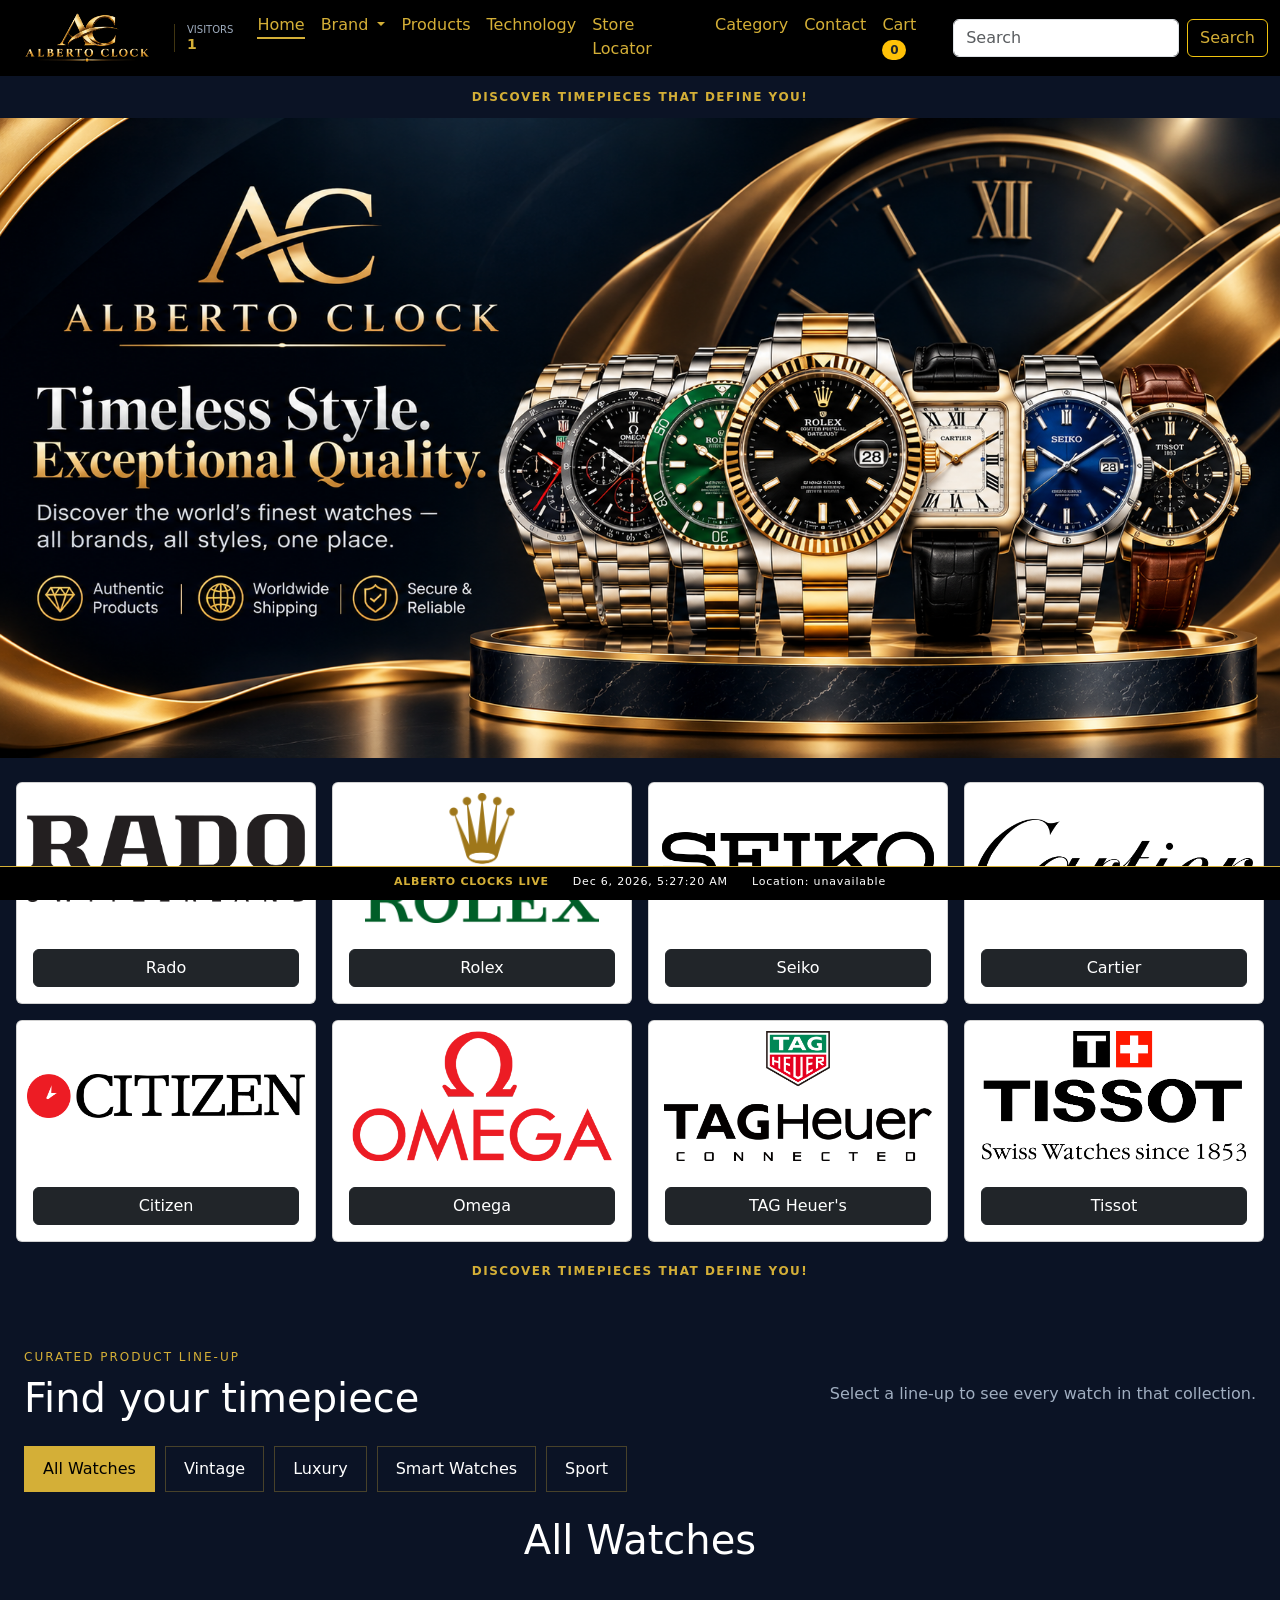
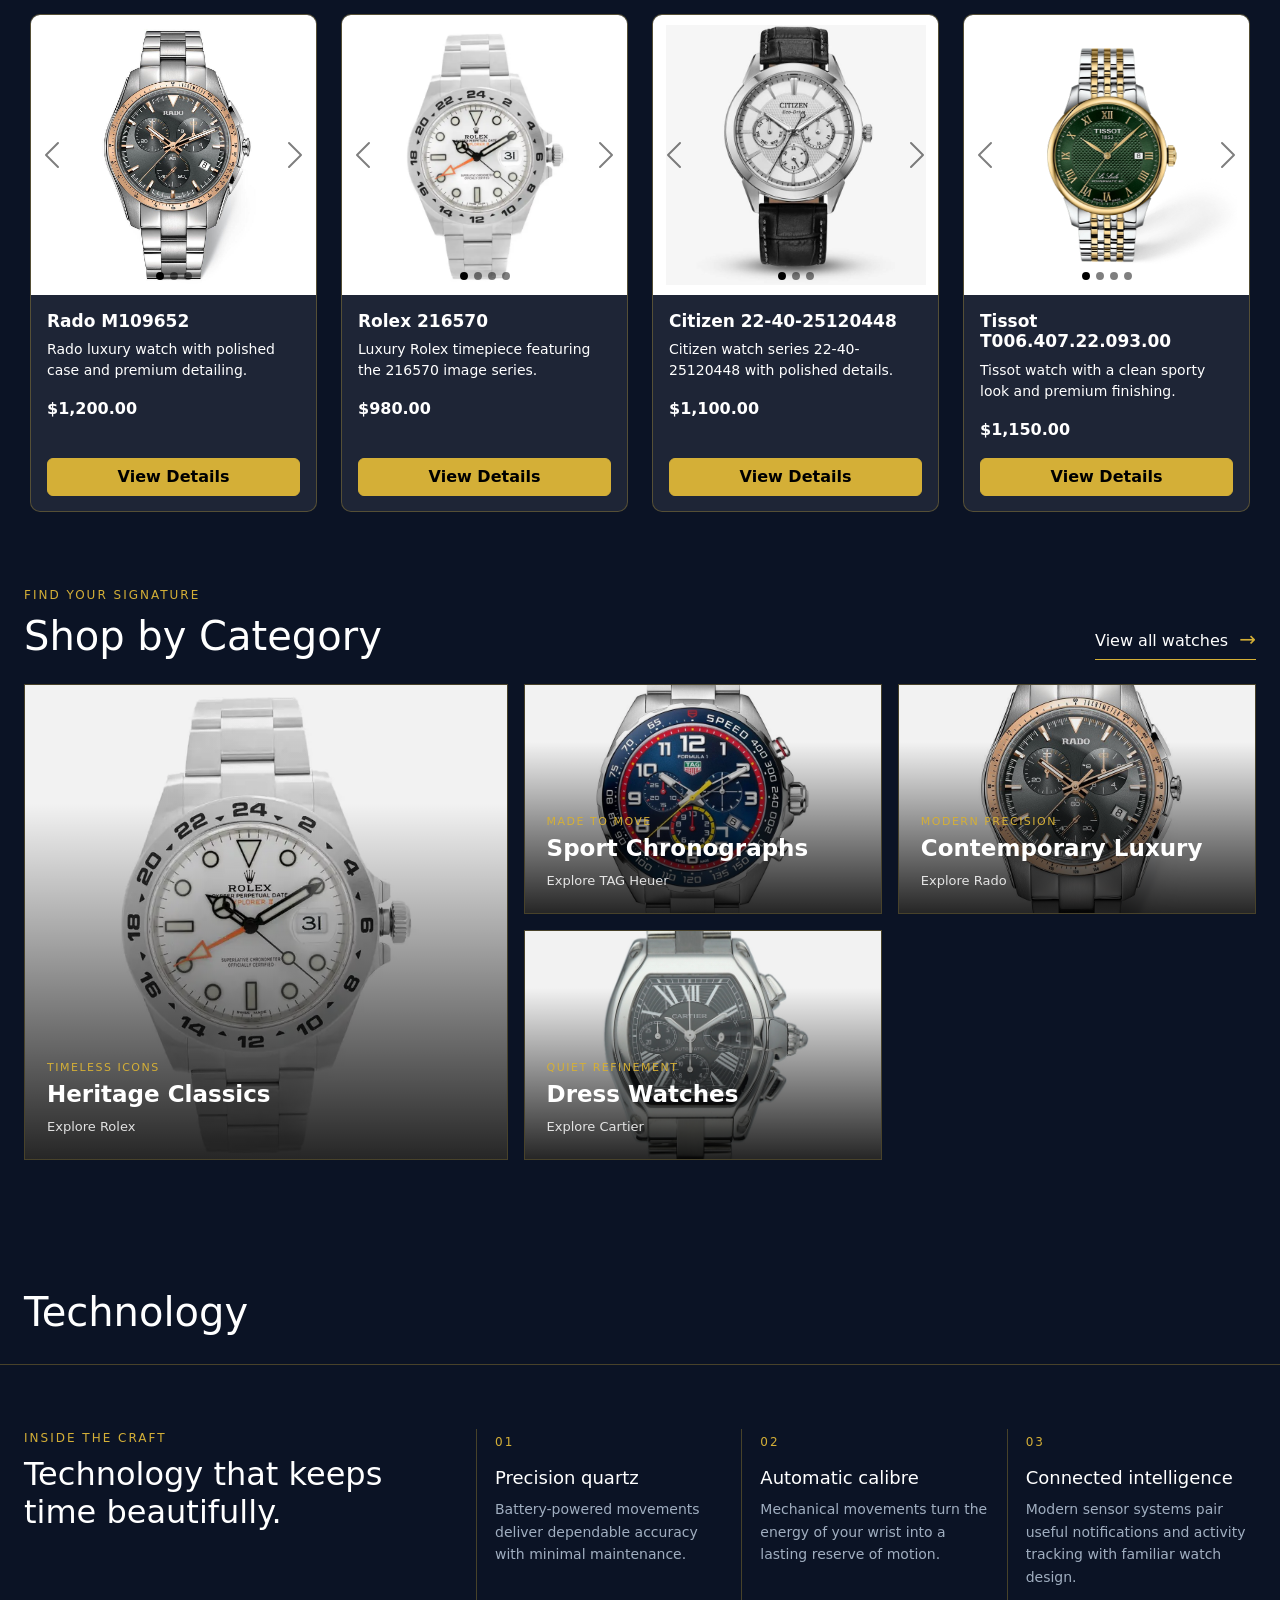
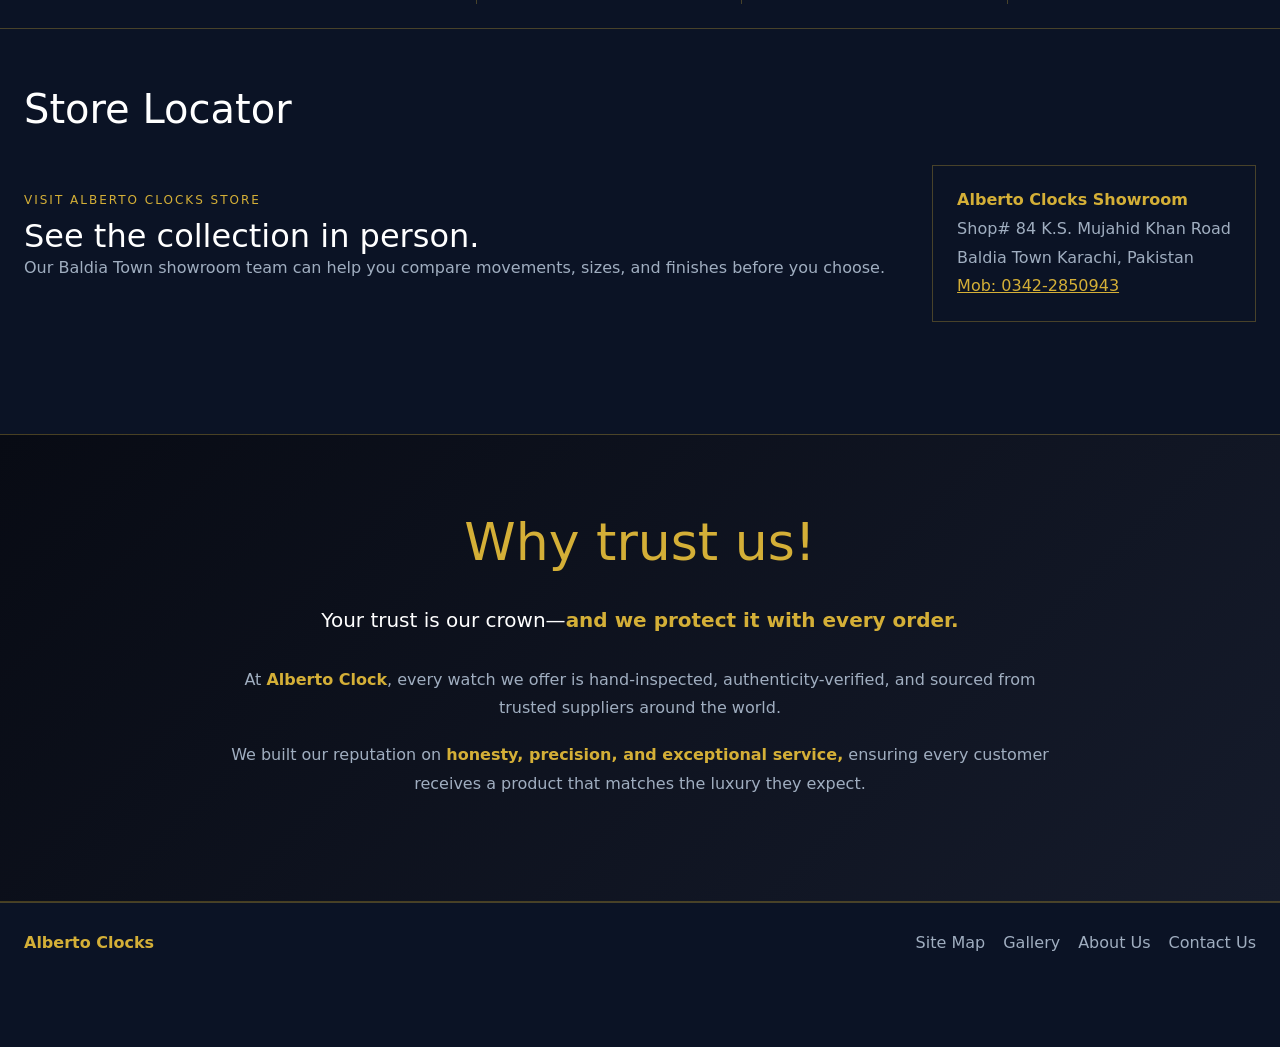
==== commit d18f4b47: "ok" ====
--- a/index.html
+++ b/index.html
@@ -4,6 +4,7 @@
 <head>
     <meta charset="UTF-8">
     <meta name="viewport" content="width=device-width, initial-scale=1.0">
+    <link rel="icon" href="Logo/logo.png" type="image/x-icon">
     <title>Alberto Clocks - Fine Timepieces</title>
     <link href="https://cdn.jsdelivr.net/npm/bootstrap@5.3.8/dist/css/bootstrap.min.css" rel="stylesheet"
         integrity="sha384-sRIl4kxILFvY47J16cr9ZwB07vP4J8+LH7qKQnuqkuIAvNWLzeN8tE5YBujZqJLB" crossorigin="anonymous">
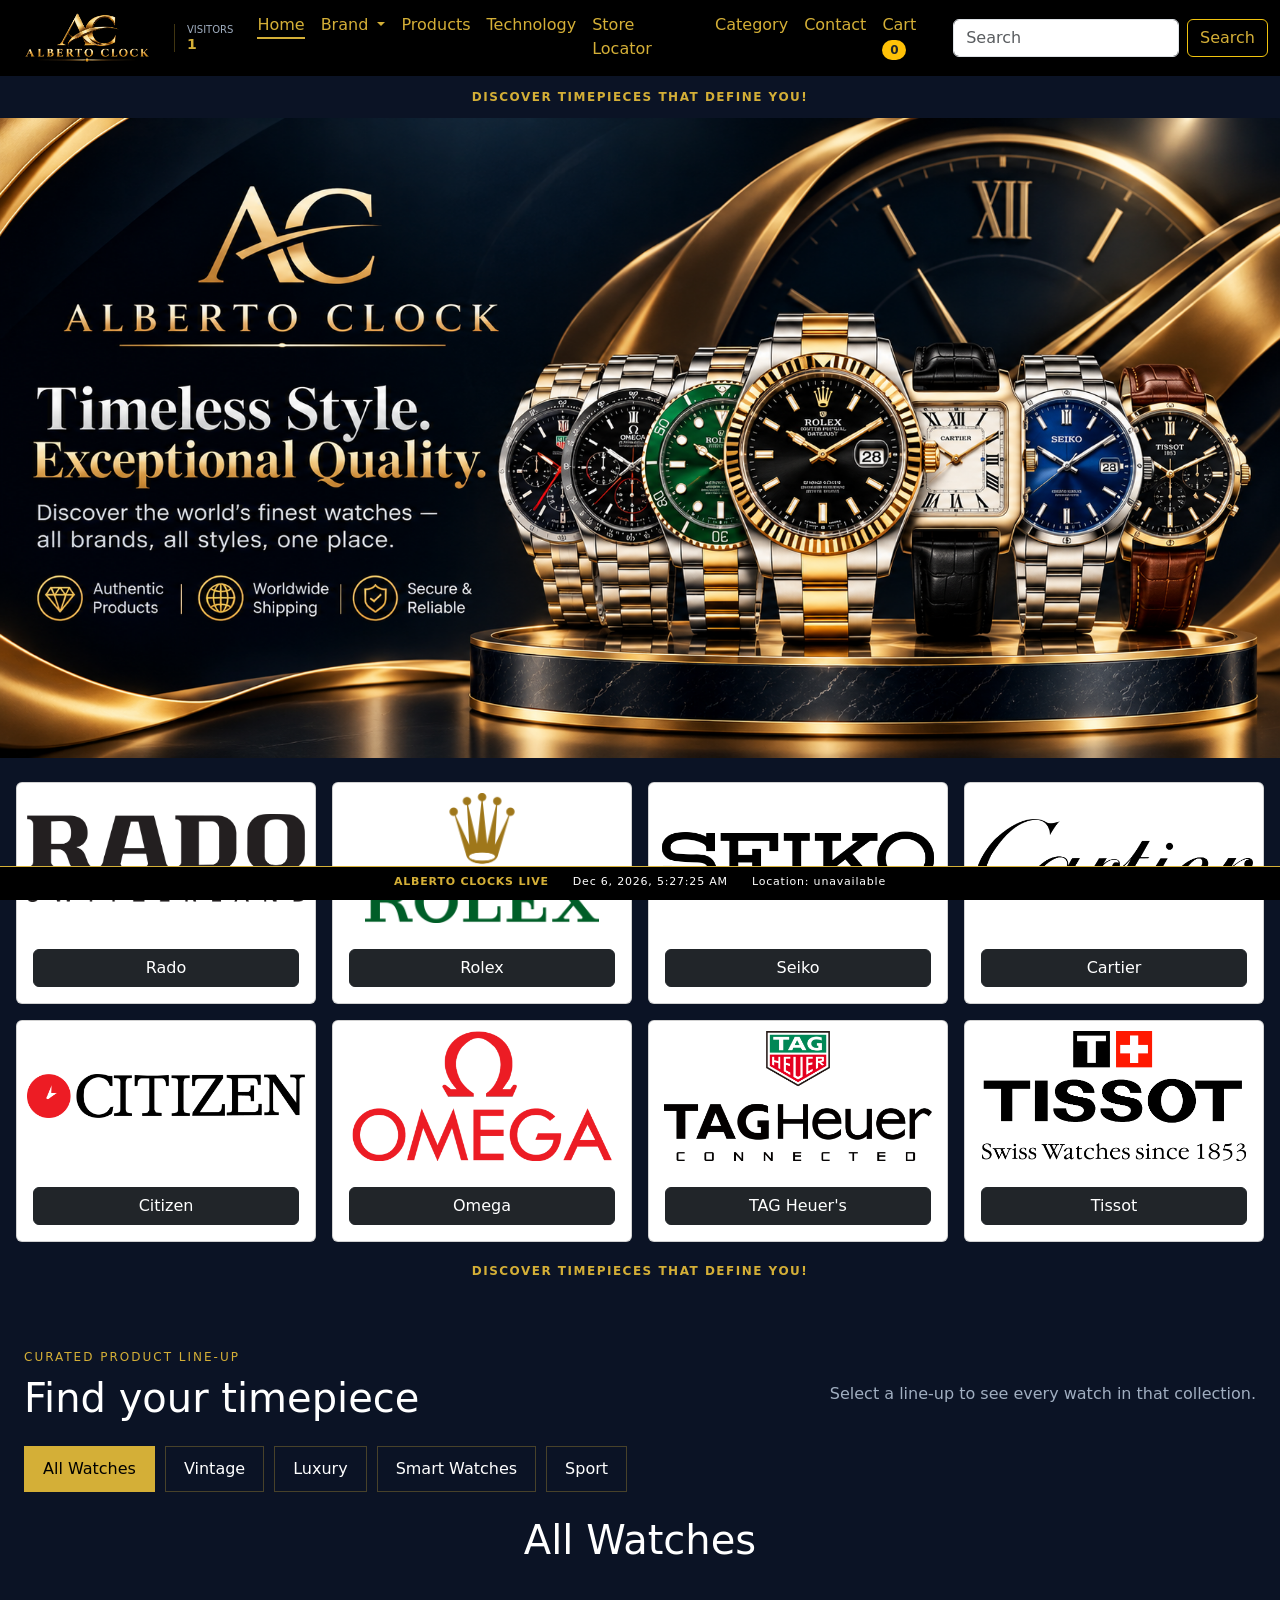
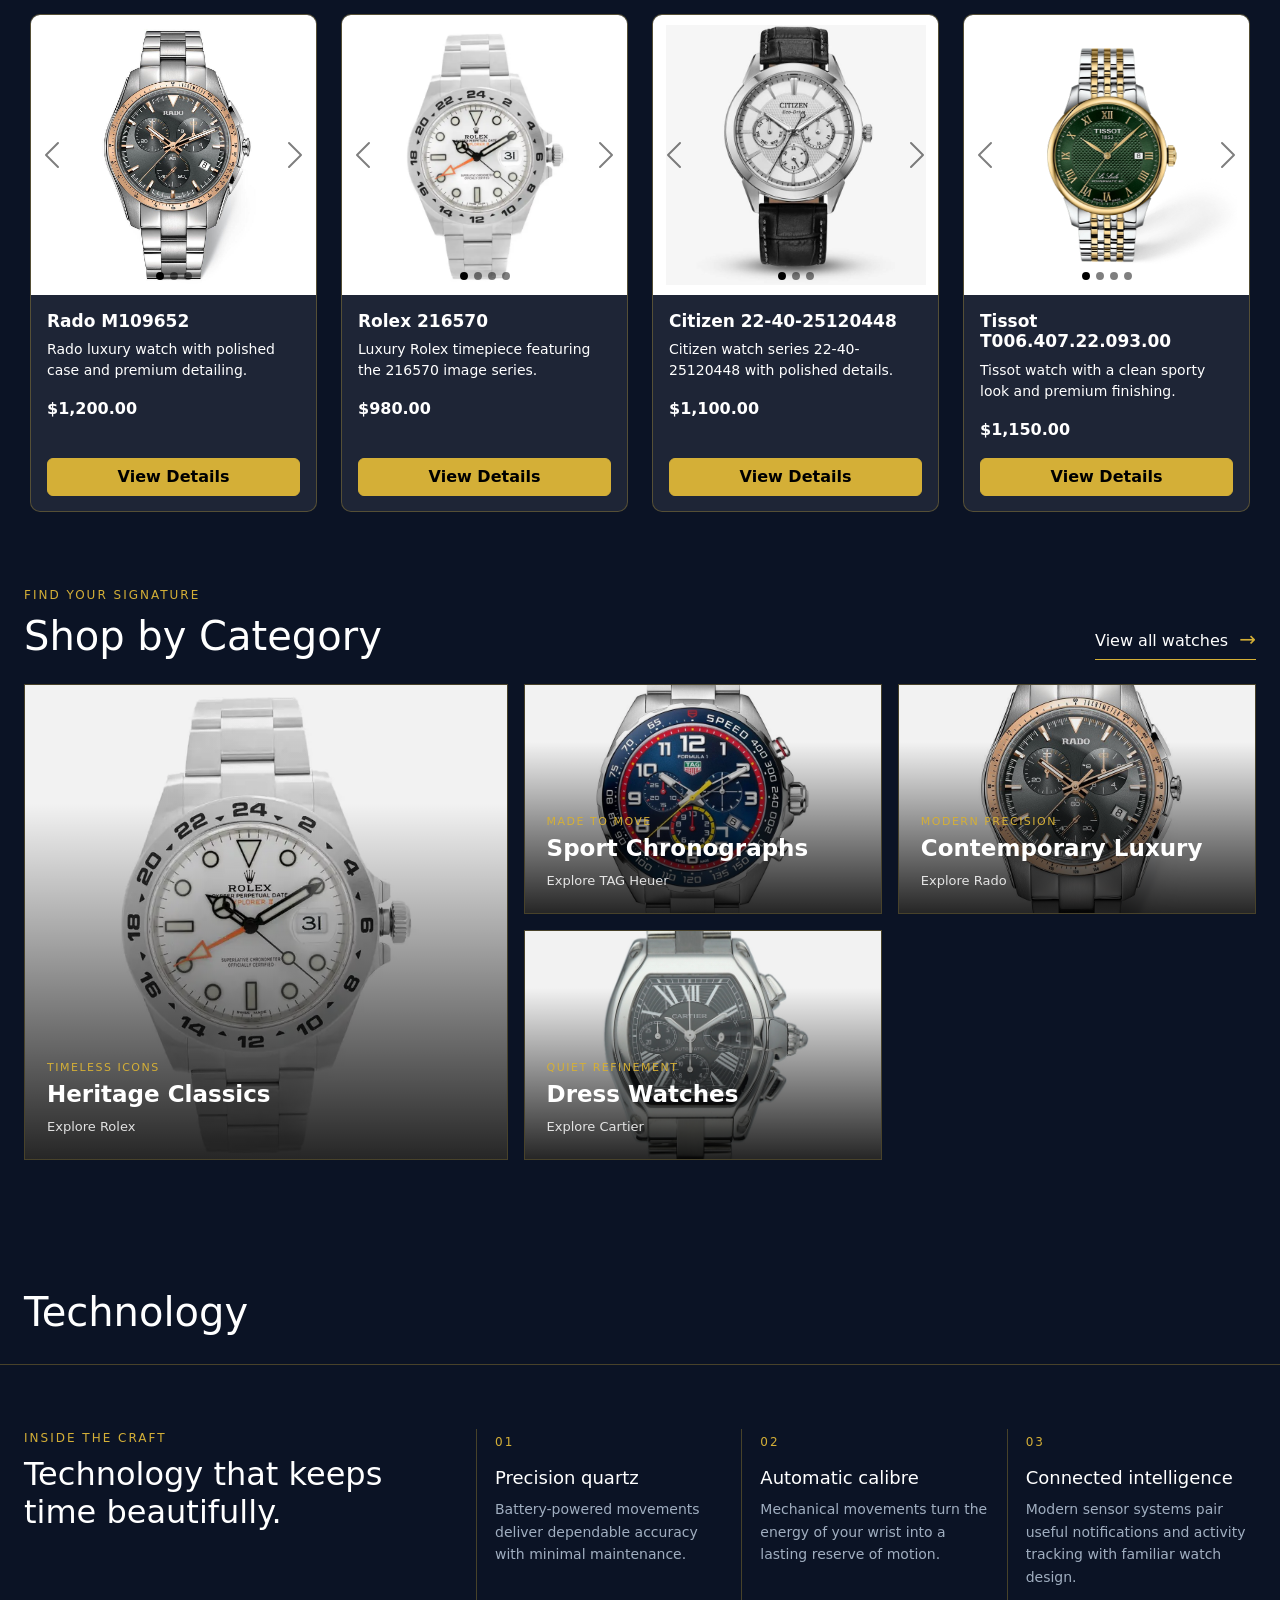
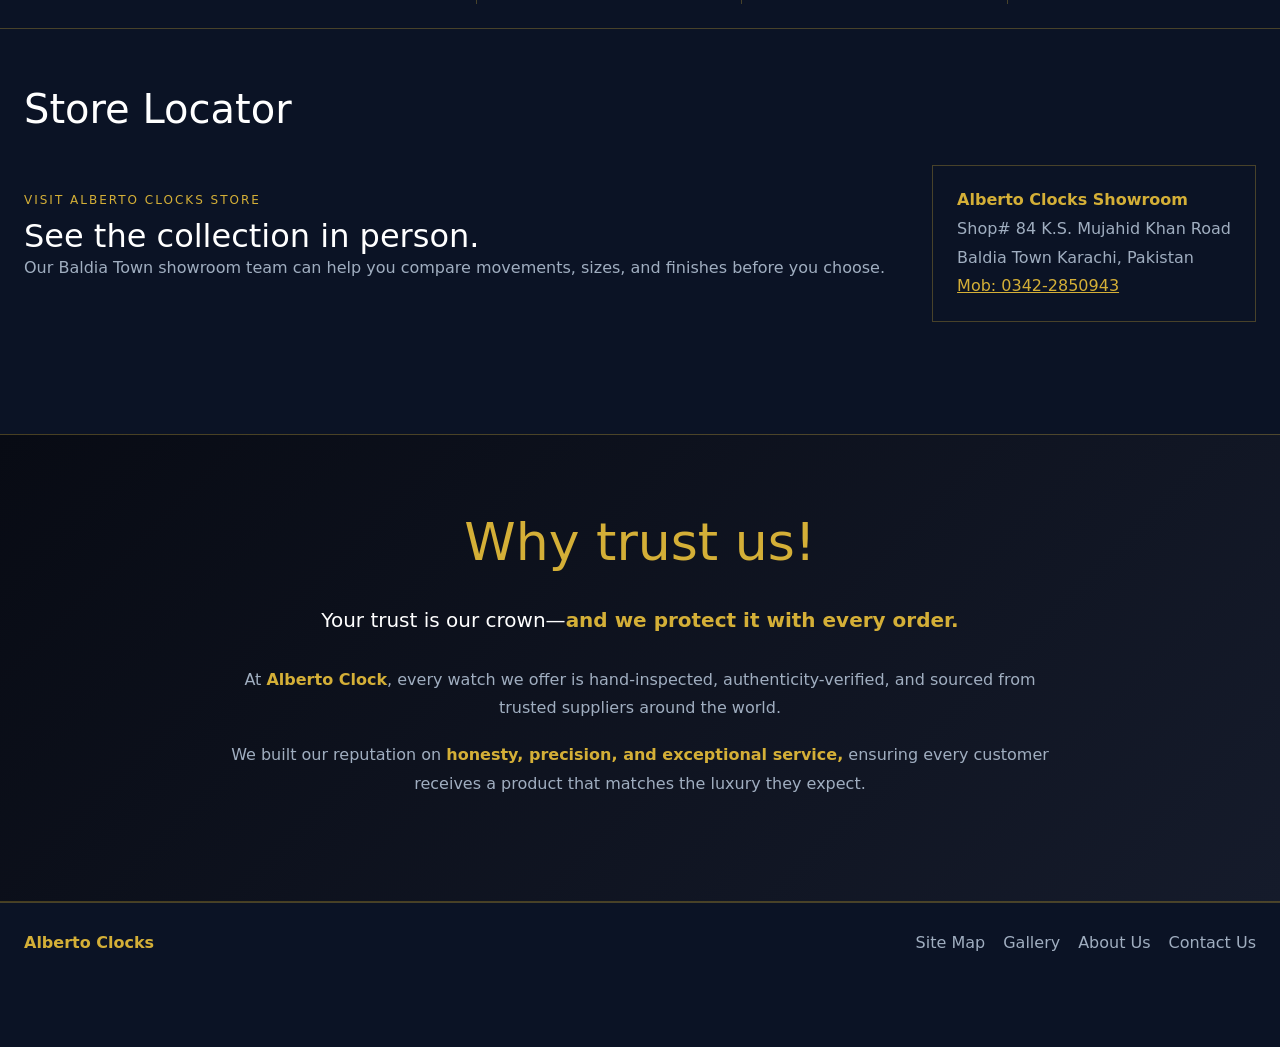
==== commit 62af91a3: "ok" ====
--- a/index.html
+++ b/index.html
@@ -4,7 +4,7 @@
 <head>
     <meta charset="UTF-8">
     <meta name="viewport" content="width=device-width, initial-scale=1.0">
-    <link rel="icon" href="Logo/logo.png" type="image/x-icon">
+    <link rel="icon" href="Logo/logo.png" type="image/png">
     <title>Alberto Clocks - Fine Timepieces</title>
     <link href="https://cdn.jsdelivr.net/npm/bootstrap@5.3.8/dist/css/bootstrap.min.css" rel="stylesheet"
         integrity="sha384-sRIl4kxILFvY47J16cr9ZwB07vP4J8+LH7qKQnuqkuIAvNWLzeN8tE5YBujZqJLB" crossorigin="anonymous">
--- a/style.css
+++ b/style.css
@@ -223,13 +223,39 @@
     }
 
     .category-grid {
-        display: flex;
-        flex-direction: column;
-    }
-
-    .category-tile,
+        display: grid;
+        gap: 10px;
+        grid-template-columns: repeat(3, minmax(0, 1fr));
+        grid-template-rows: 170px 125px;
+    }
+
     .category-tile-wide {
-        height: 220px;
+        grid-column: 1 / -1;
+        grid-row: auto;
+    }
+
+    .category-tile {
+        height: auto;
+    }
+
+    .category-copy {
+        bottom: 12px;
+        left: 12px;
+        right: 10px;
+    }
+
+    .category-copy small {
+        font-size: 9px;
+        letter-spacing: 1px;
+    }
+
+    .category-copy strong {
+        font-size: 14px;
+    }
+
+    .category-copy em {
+        font-size: 10px;
+        margin-top: 5px;
     }
 
 }
@@ -1260,6 +1286,58 @@
 }
 
 @media (max-width: 767px) {
+    .products-section .card {
+        border-radius: 7px;
+    }
+
+    .products-section .carousel-item,
+    .products-section .carousel-item img {
+        height: 220px;
+    }
+
+    .products-section .carousel-item img {
+        padding: 6px;
+    }
+
+    .products-section .card-body {
+        padding: 10px;
+    }
+
+    .products-section .card-title {
+        font-size: 14px;
+    }
+
+    .products-section .card-text {
+        font-size: 12px;
+        line-height: 1.35;
+    }
+
+    .products-section .card-footer {
+        padding-bottom: 10px;
+    }
+
+    .modal-dialog {
+        margin: 0.6rem;
+    }
+
+    .product-modal-content .modal-header,
+    .product-modal-content .modal-body {
+        padding: 0.75rem;
+    }
+
+    .modal-product-grid {
+        gap: 14px;
+    }
+
+    .modal-product-image {
+        height: 190px;
+        padding: 8px;
+    }
+
+    .modal-product-price {
+        font-size: 21px;
+    }
+
     .lineup-heading,
     .store-section,
     .site-footer {
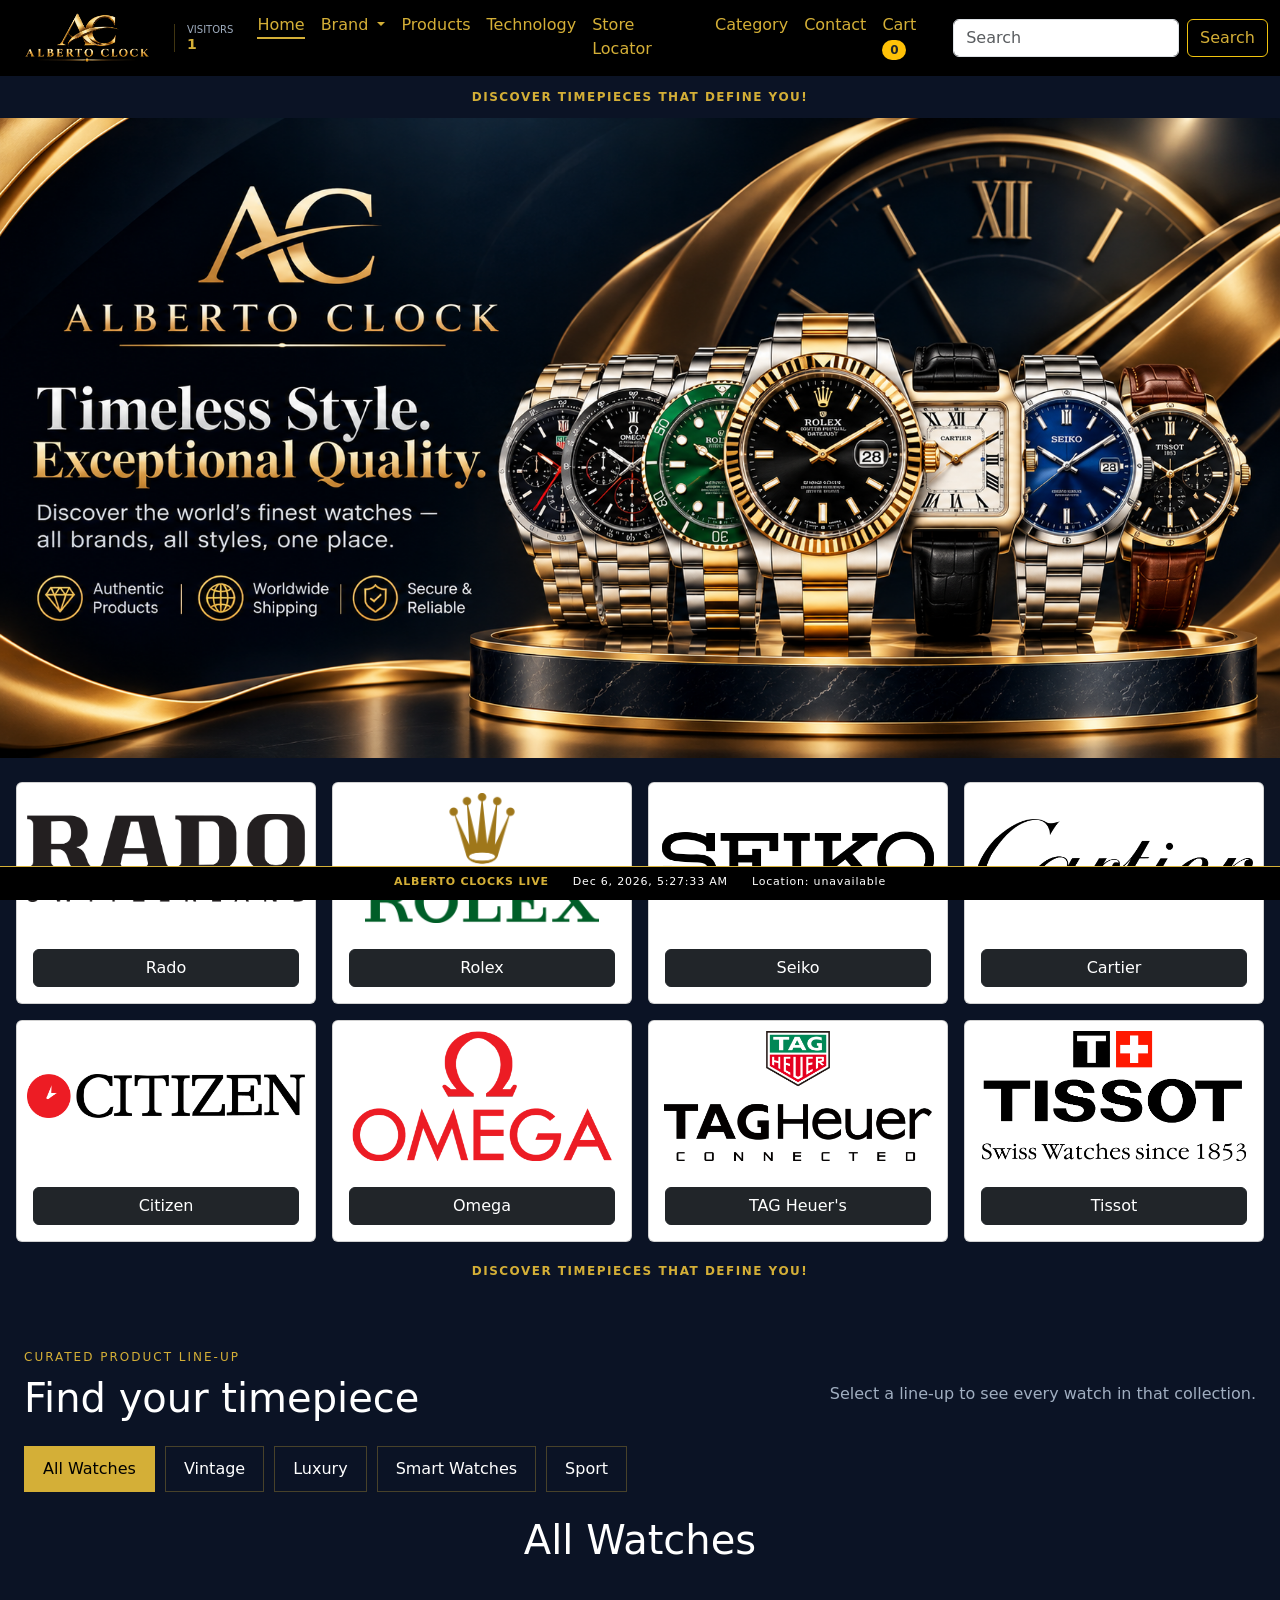
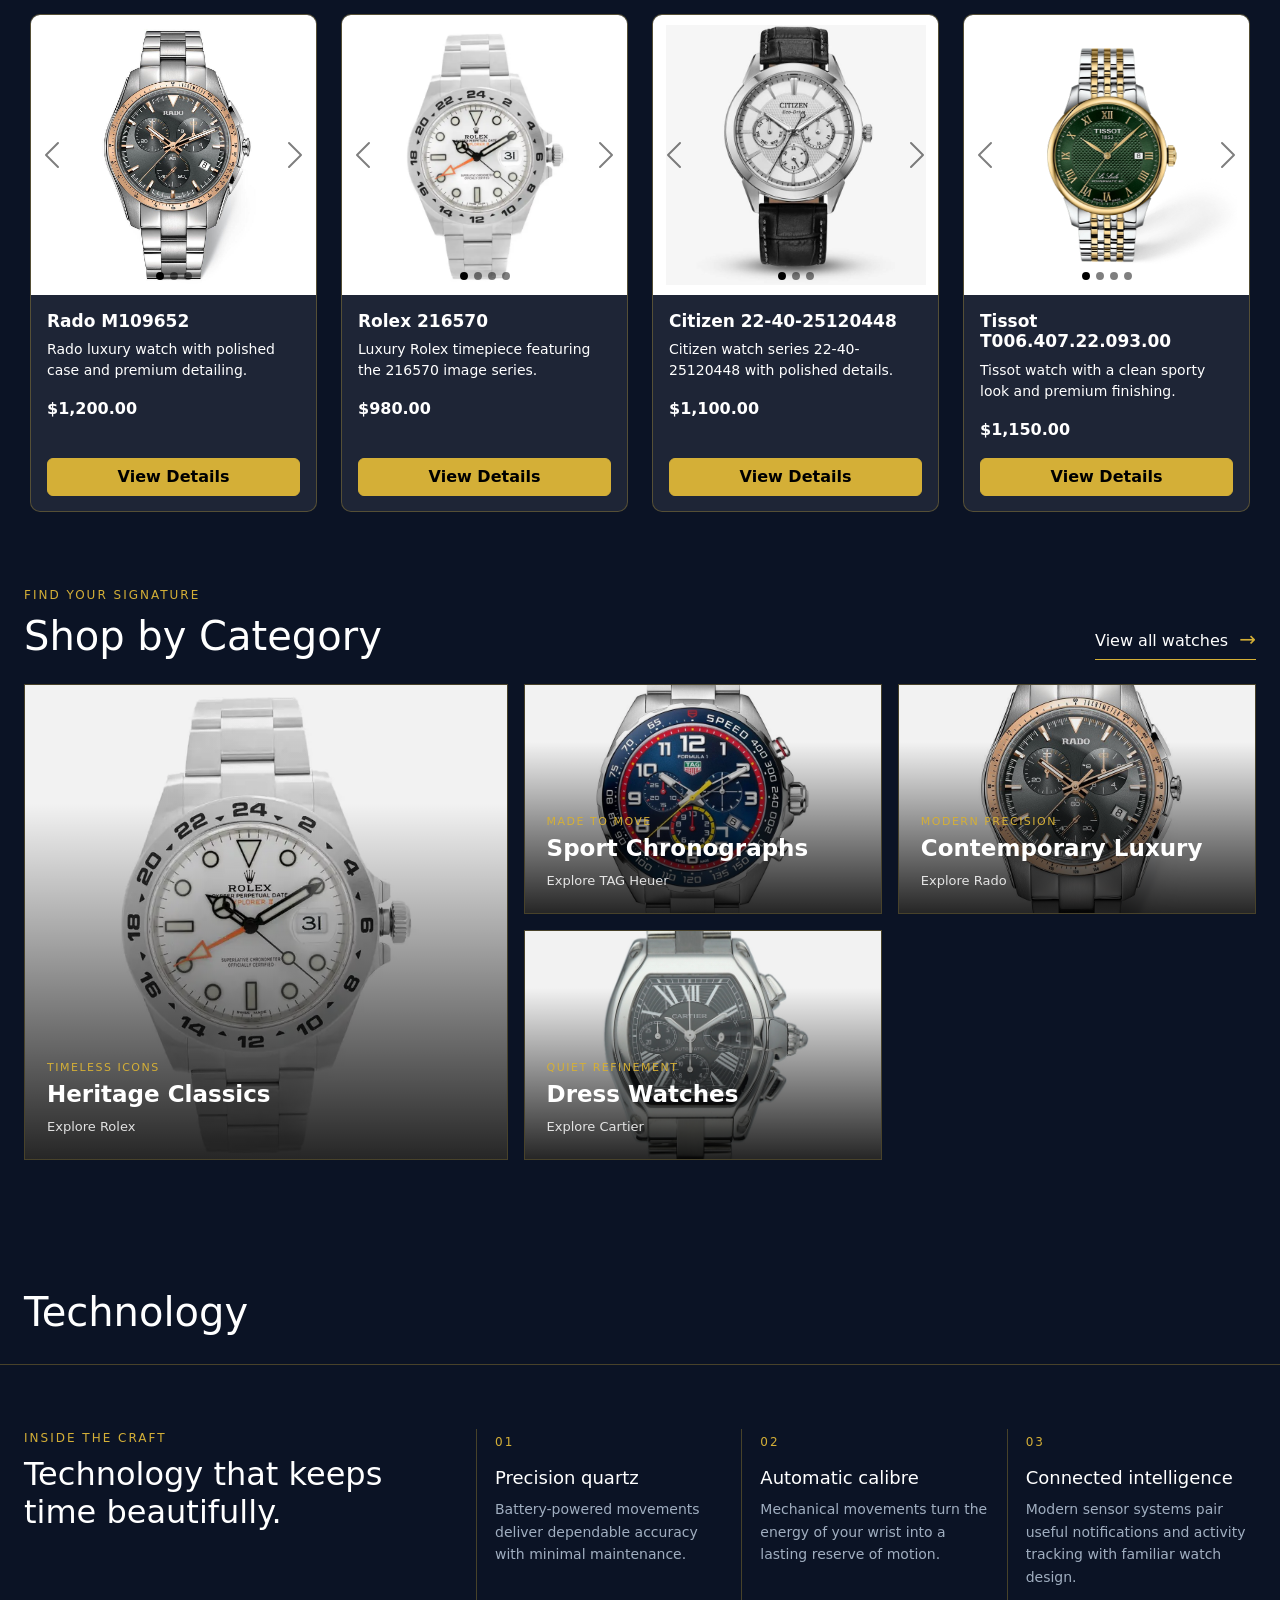
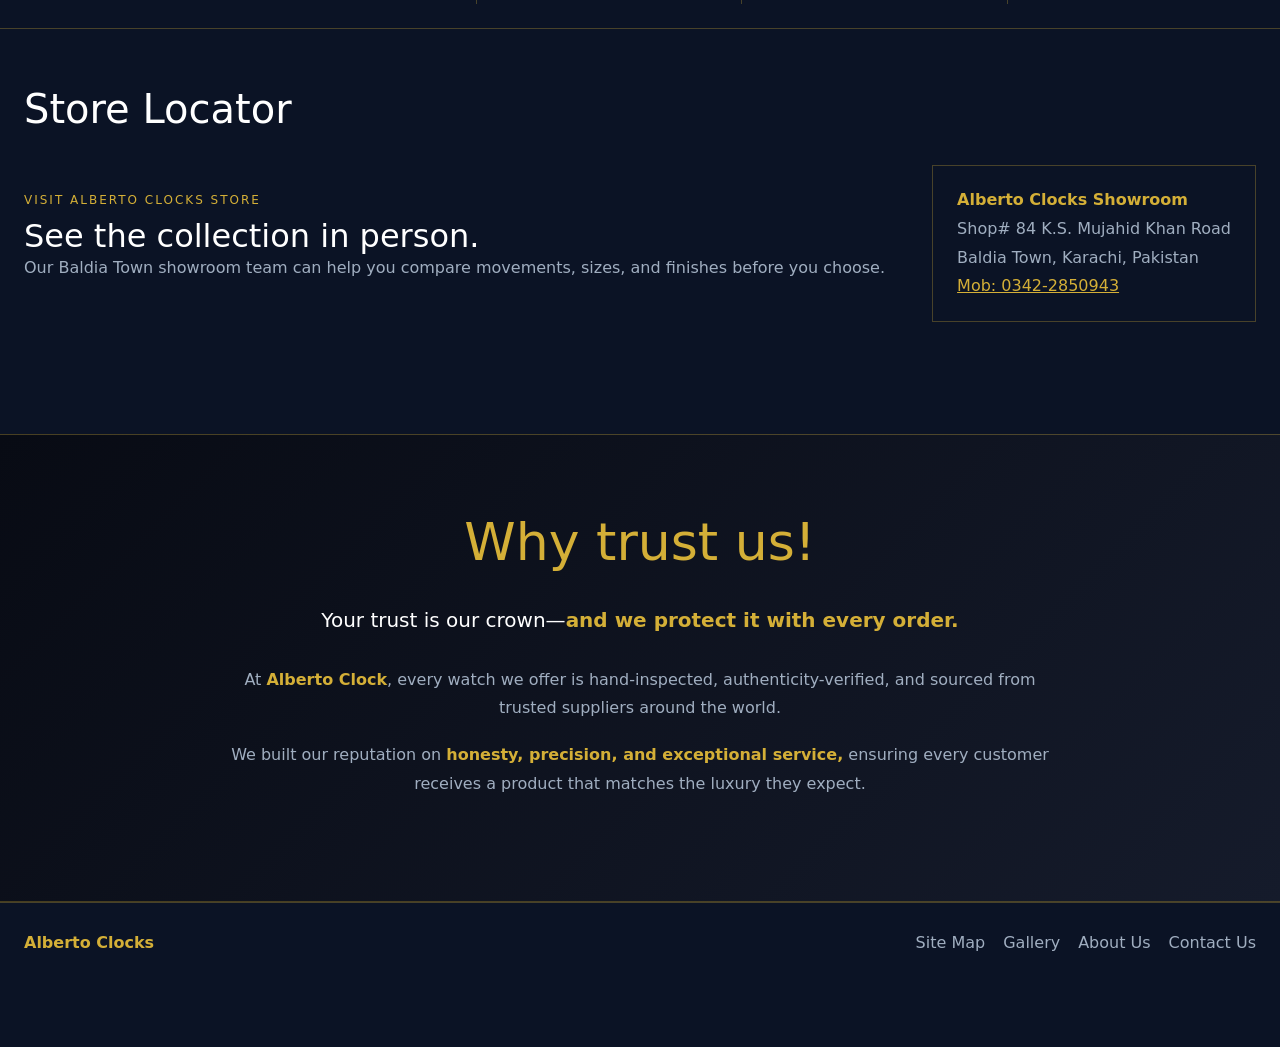
==== commit 89870102: "j" ====
--- a/index.html
+++ b/index.html
@@ -317,7 +317,7 @@
         <address>
             <strong>Alberto Clocks Showroom</strong><br>
             Shop# 84 K.S. Mujahid Khan Road<br>
-            Baldia Town Karachi, Pakistan<br>
+            Baldia Town, Karachi, Pakistan<br>
             <a href="tel:03422850943">Mob: 0342-2850943</a>
         </address>
     </section>
--- a/style.css
+++ b/style.css
@@ -219,14 +219,38 @@
     .category-heading {
         align-items: start;
         flex-direction: column;
-        gap: 14px;
+        gap: 9px;
+        margin-bottom: 16px;
+    }
+
+    .category-heading h1 {
+        font-size: 26px;
+        line-height: 1.1;
+        text-align: left;
+    }
+
+    .category-heading .section-kicker {
+        font-size: 10px;
+        letter-spacing: 1.5px;
+        margin-bottom: 5px;
+        text-align: left;
+    }
+
+    .category-heading > div {
+        width: 100%;
+    }
+
+    .category-view-all {
+        align-self: flex-end;
+        font-size: 13px;
+        padding-bottom: 3px;
     }
 
     .category-grid {
         display: grid;
         gap: 10px;
         grid-template-columns: repeat(3, minmax(0, 1fr));
-        grid-template-rows: 170px 125px;
+        grid-template-rows: 115px 110px;
     }
 
     .category-tile-wide {
@@ -245,17 +269,38 @@
     }
 
     .category-copy small {
+        font-size: 8px;
+        letter-spacing: 1px;
+    }
+
+    .category-copy strong {
+        font-size: 12px;
+    }
+
+    .category-copy em {
         font-size: 9px;
-        letter-spacing: 1px;
-    }
-
-    .category-copy strong {
-        font-size: 14px;
-    }
-
-    .category-copy em {
+        margin-top: 5px;
+    }
+
+    .category-tile:not(.category-tile-wide) .category-copy {
+        bottom: 8px;
+        left: 8px;
+        right: 7px;
+    }
+
+    .category-tile:not(.category-tile-wide) .category-copy small {
+        font-size: 7px;
+        letter-spacing: 0.5px;
+    }
+
+    .category-tile:not(.category-tile-wide) .category-copy strong {
         font-size: 10px;
-        margin-top: 5px;
+        line-height: 1.05;
+    }
+
+    .category-tile:not(.category-tile-wide) .category-copy em {
+        font-size: 8px;
+        margin-top: 3px;
     }
 
 }
@@ -536,16 +581,17 @@
     min-width: 0;
 }
 
-#product-detail .row {
+#product-detail .detail-image-gallery {
+    align-items: stretch;
     display: flex;
-    flex-wrap: nowrap;
-    align-items: stretch;
-}
-
-#product-detail .col-md-4,
-#product-detail .col-6 {
+    flex-wrap: wrap;
+}
+
+#product-detail .detail-image-gallery .col-6 {
     display: flex;
     align-items: stretch;
+    flex: 0 0 50%;
+    max-width: 50%;
 }
 
 .cart-product-image {
@@ -1345,6 +1391,11 @@
         flex-direction: column;
     }
 
+    .lineup-heading > div {
+        text-align: left;
+        width: 100%;
+    }
+
     .information-section,
     .information-grid,
     .modal-product-grid,
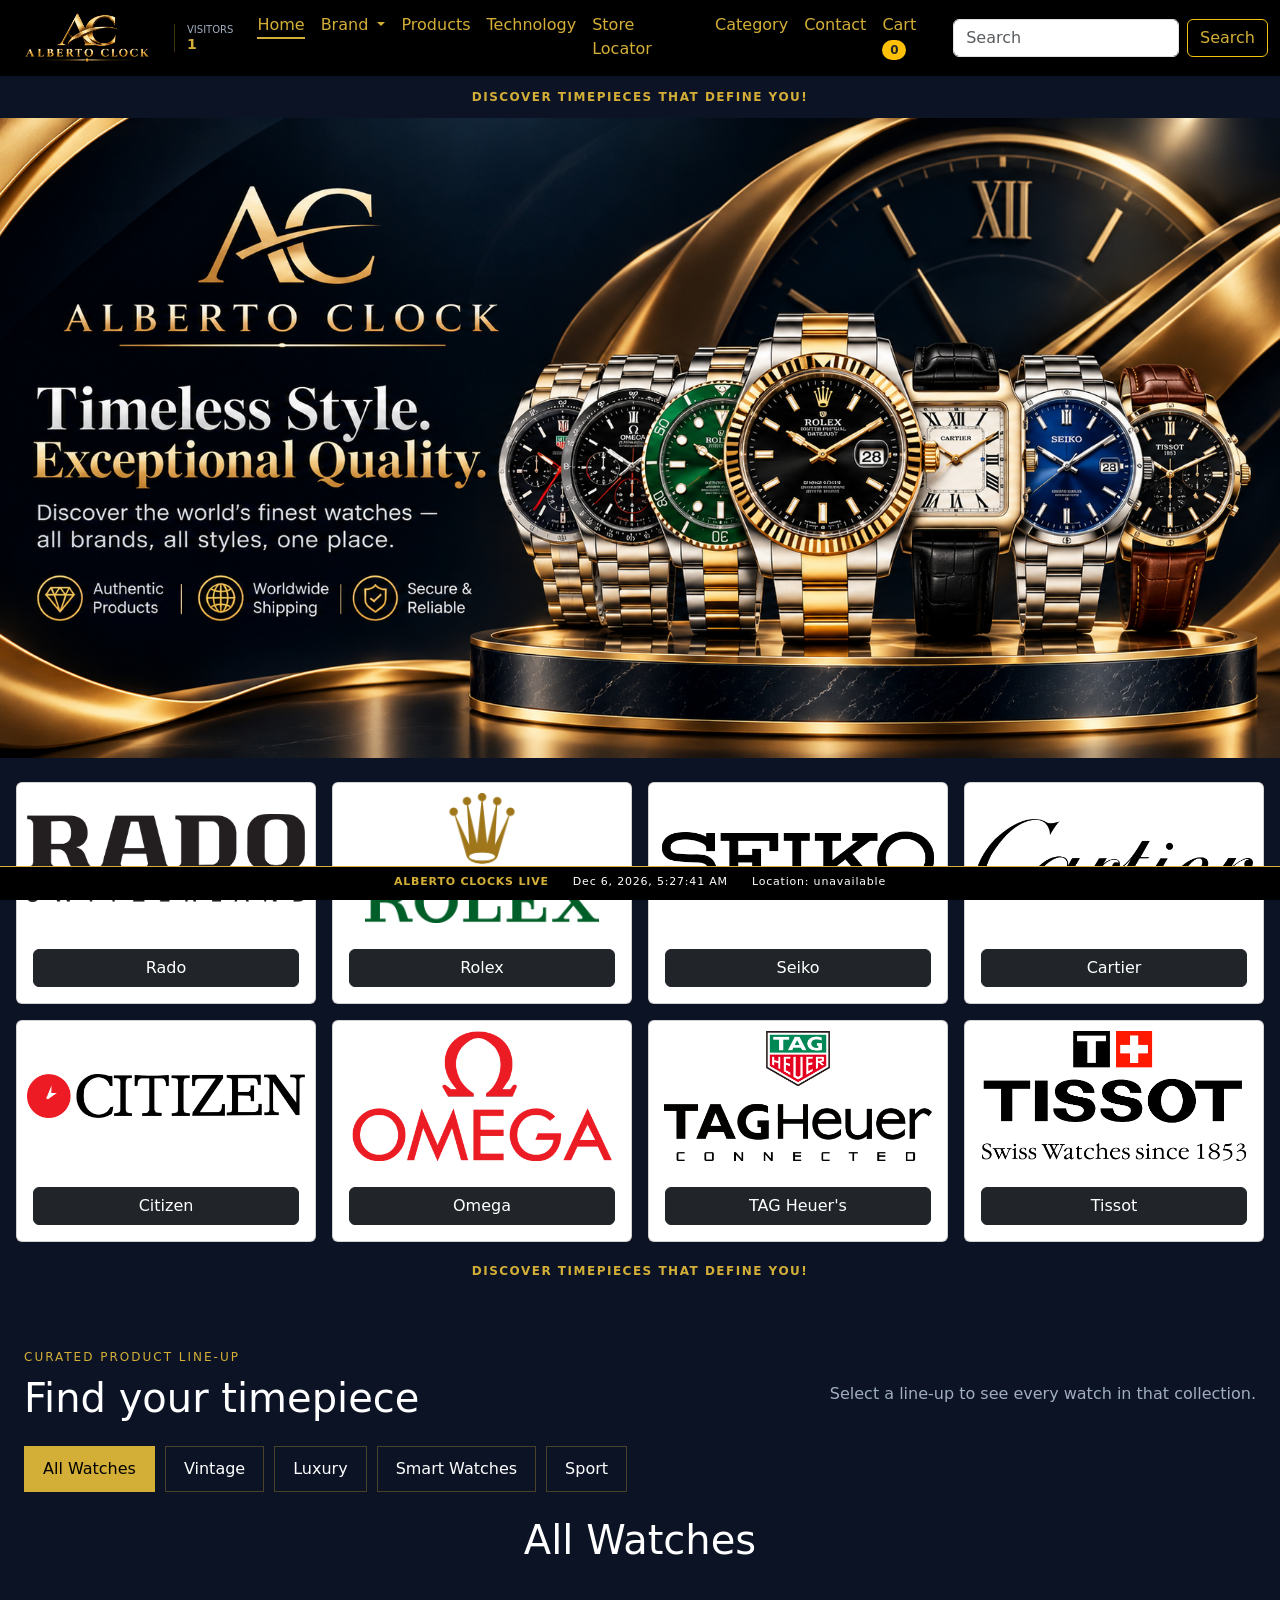
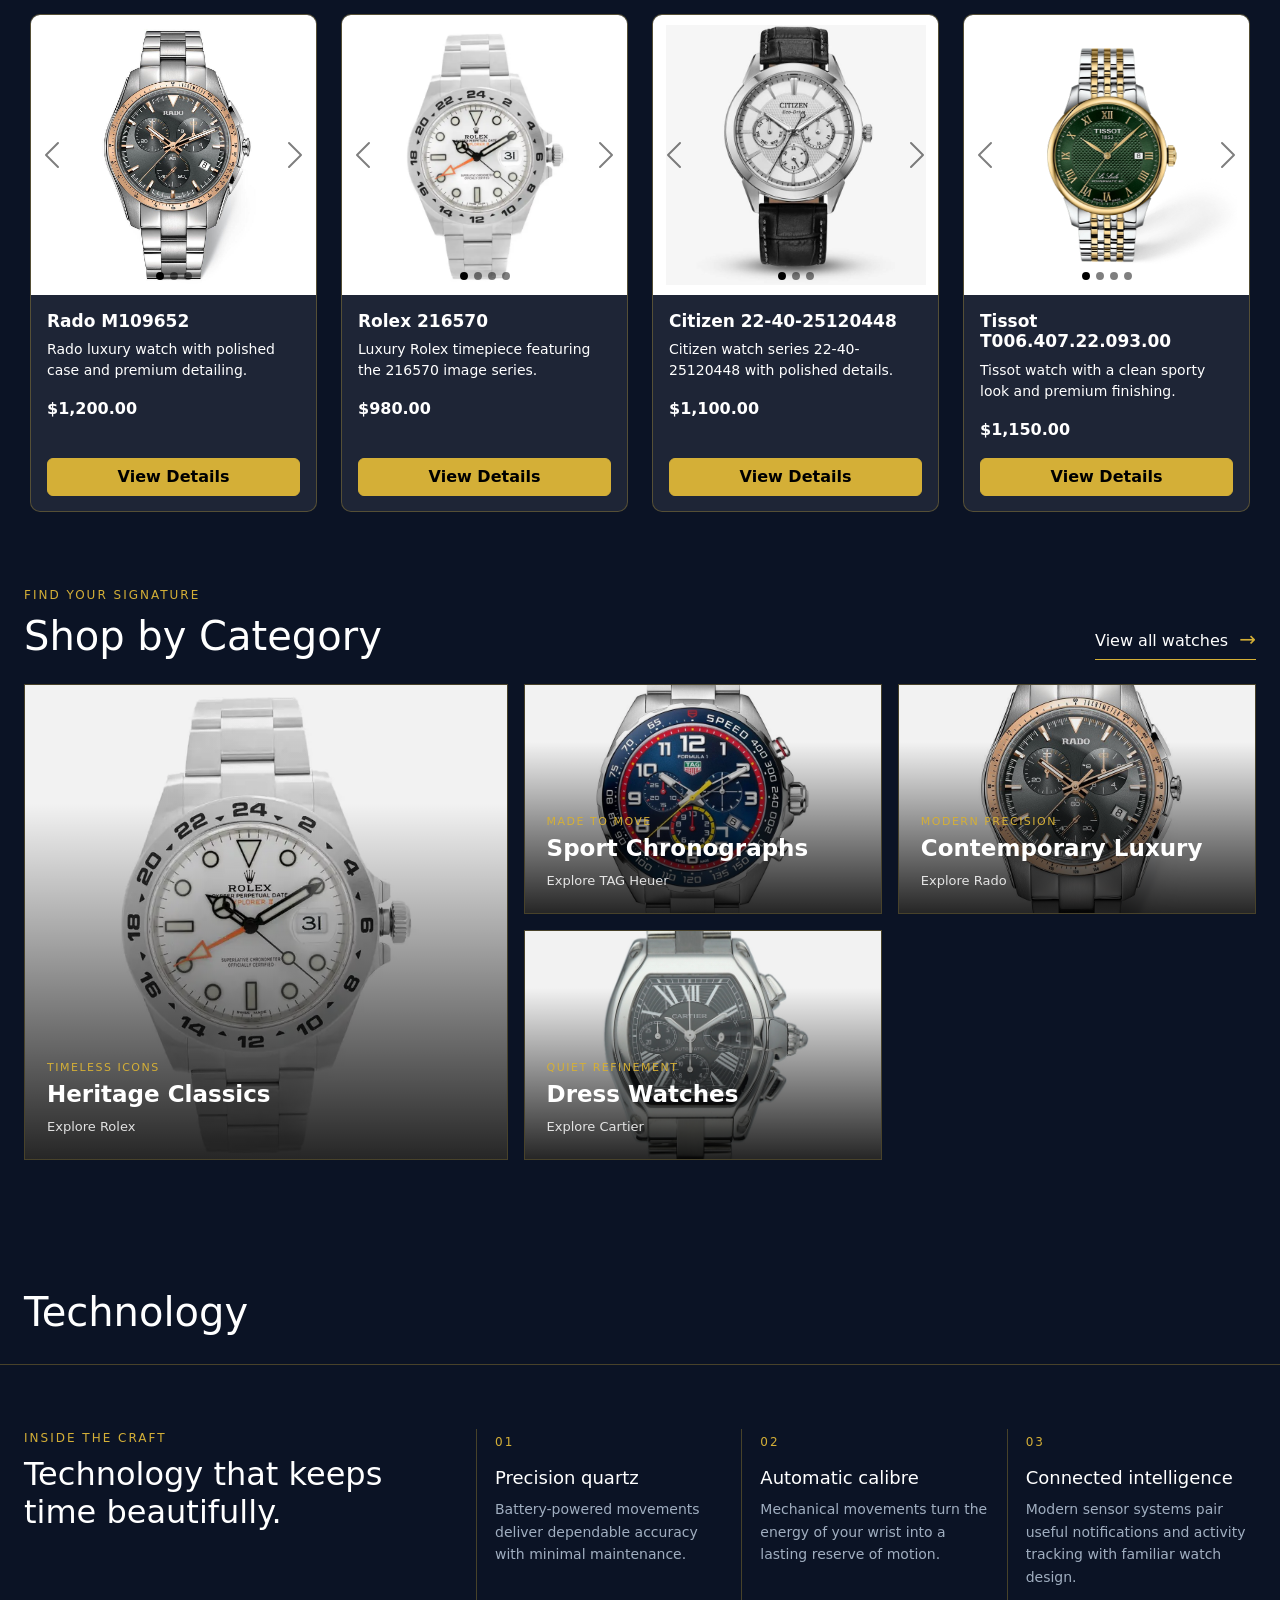
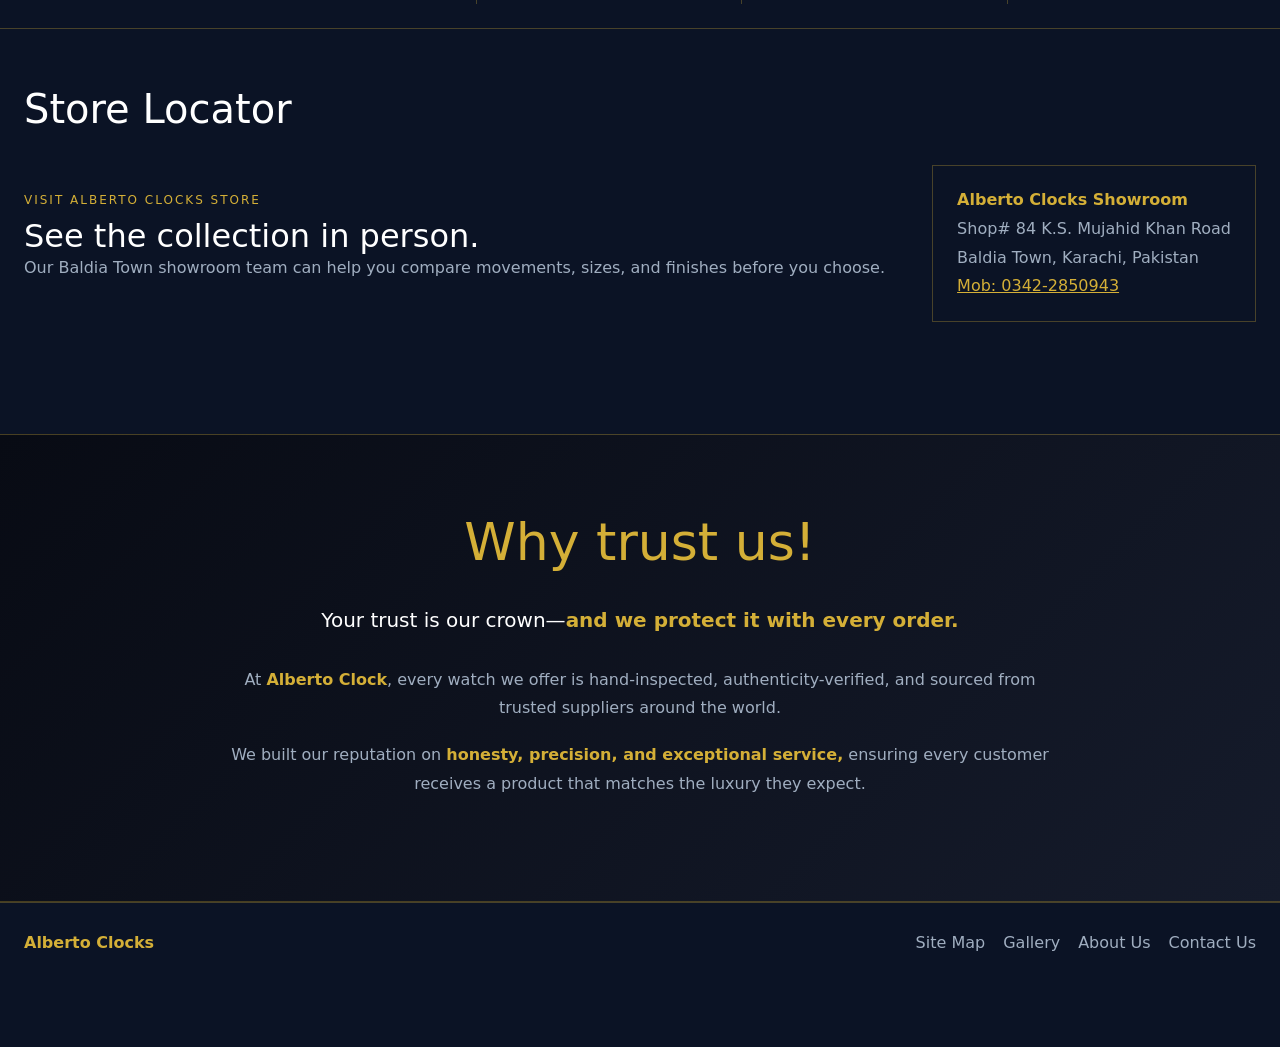
==== commit 1c77aef9: "f" ====
--- a/index.html
+++ b/index.html
@@ -236,11 +236,6 @@
         <div class="row row-cols-2 row-cols-md-3 row-cols-xl-4 m-2 g-4" id="product-cards">
 
         </div>
-        <!-- <div class="text-center mt-4 d-flex justify-content-center gap-2">
-            <button type="button" id="load-more-products" class="btn btn-gold">More</button>
-            <button type="button" id="load-less-products" class="btn btn-outline-light"
-                style="display: none;">Less</button>
-        </div> -->
     </section>
 
     <section class="category-section" id="categories">
@@ -249,7 +244,7 @@
                 <p class="section-kicker">Find your signature</p>
                 <h1>Shop by Category</h1>
             </div>
-            <a href="#product-cards" class="category-view-all" data-show-all-products="true">View all watches <span
+            <a href="product.html" class="category-view-all" data-show-all-products="true">View all watches <span
                     aria-hidden="true">&#8594;</span></a>
         </div>
         <div class="category-grid">
--- a/style.css
+++ b/style.css
@@ -162,10 +162,15 @@
 }
 
 .btn-gold {
+    display: inline-flex;
+    align-items: center;
+    justify-content: center;
+    gap: 0.5rem;
     background-color: var(--accent-gold);
     color: #000;
     font-weight: bold;
     border: 1px solid var(--accent-gold);
+    cursor: pointer;
     transition: all 0.3s ease;
 }
 
@@ -174,6 +179,18 @@
     color: #000;
     border-color: var(--accent-gold-hover);
     transform: translateY(-2px);
+}
+
+.btn-gold:focus-visible {
+    outline: 3px solid rgba(241, 196, 15, 0.55);
+    outline-offset: 2px;
+}
+
+.btn-gold:disabled,
+.btn-gold.disabled {
+    opacity: 0.6;
+    cursor: not-allowed;
+    transform: none;
 }
 
 .ctrc img {
